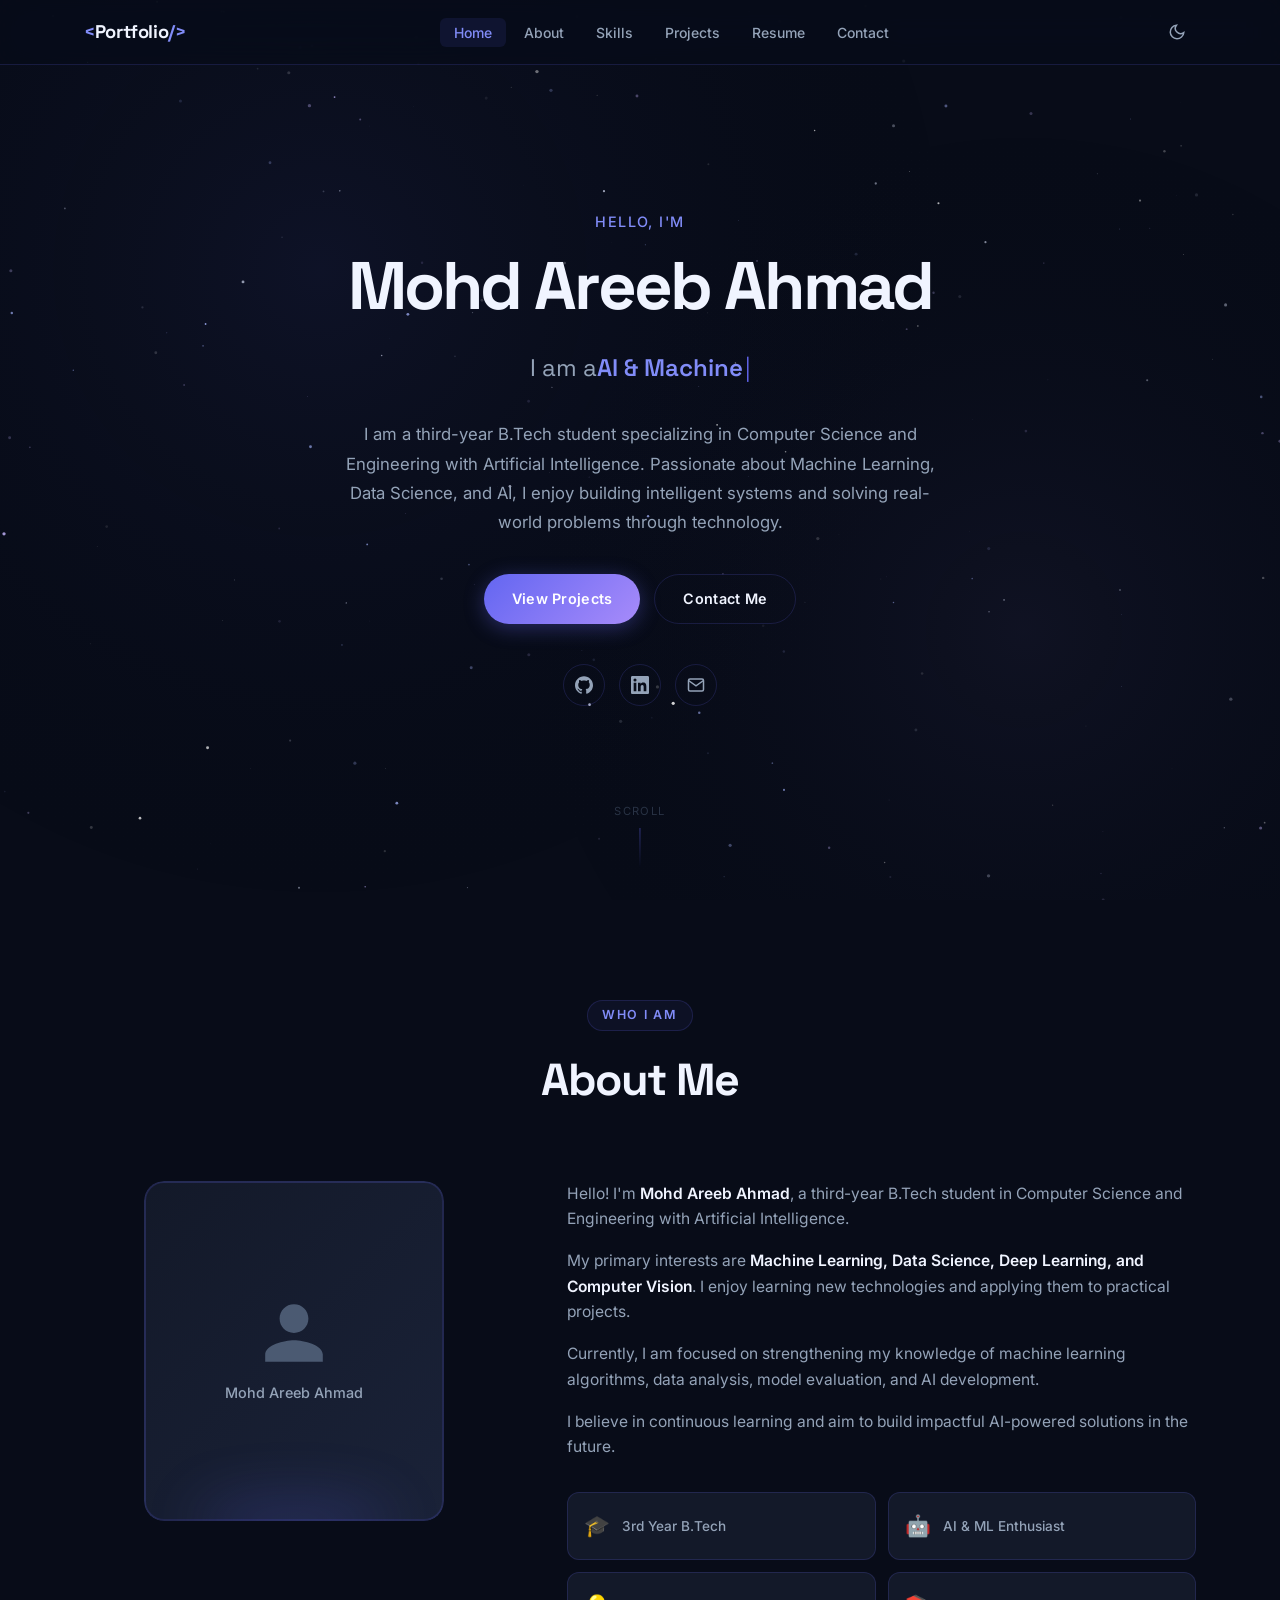
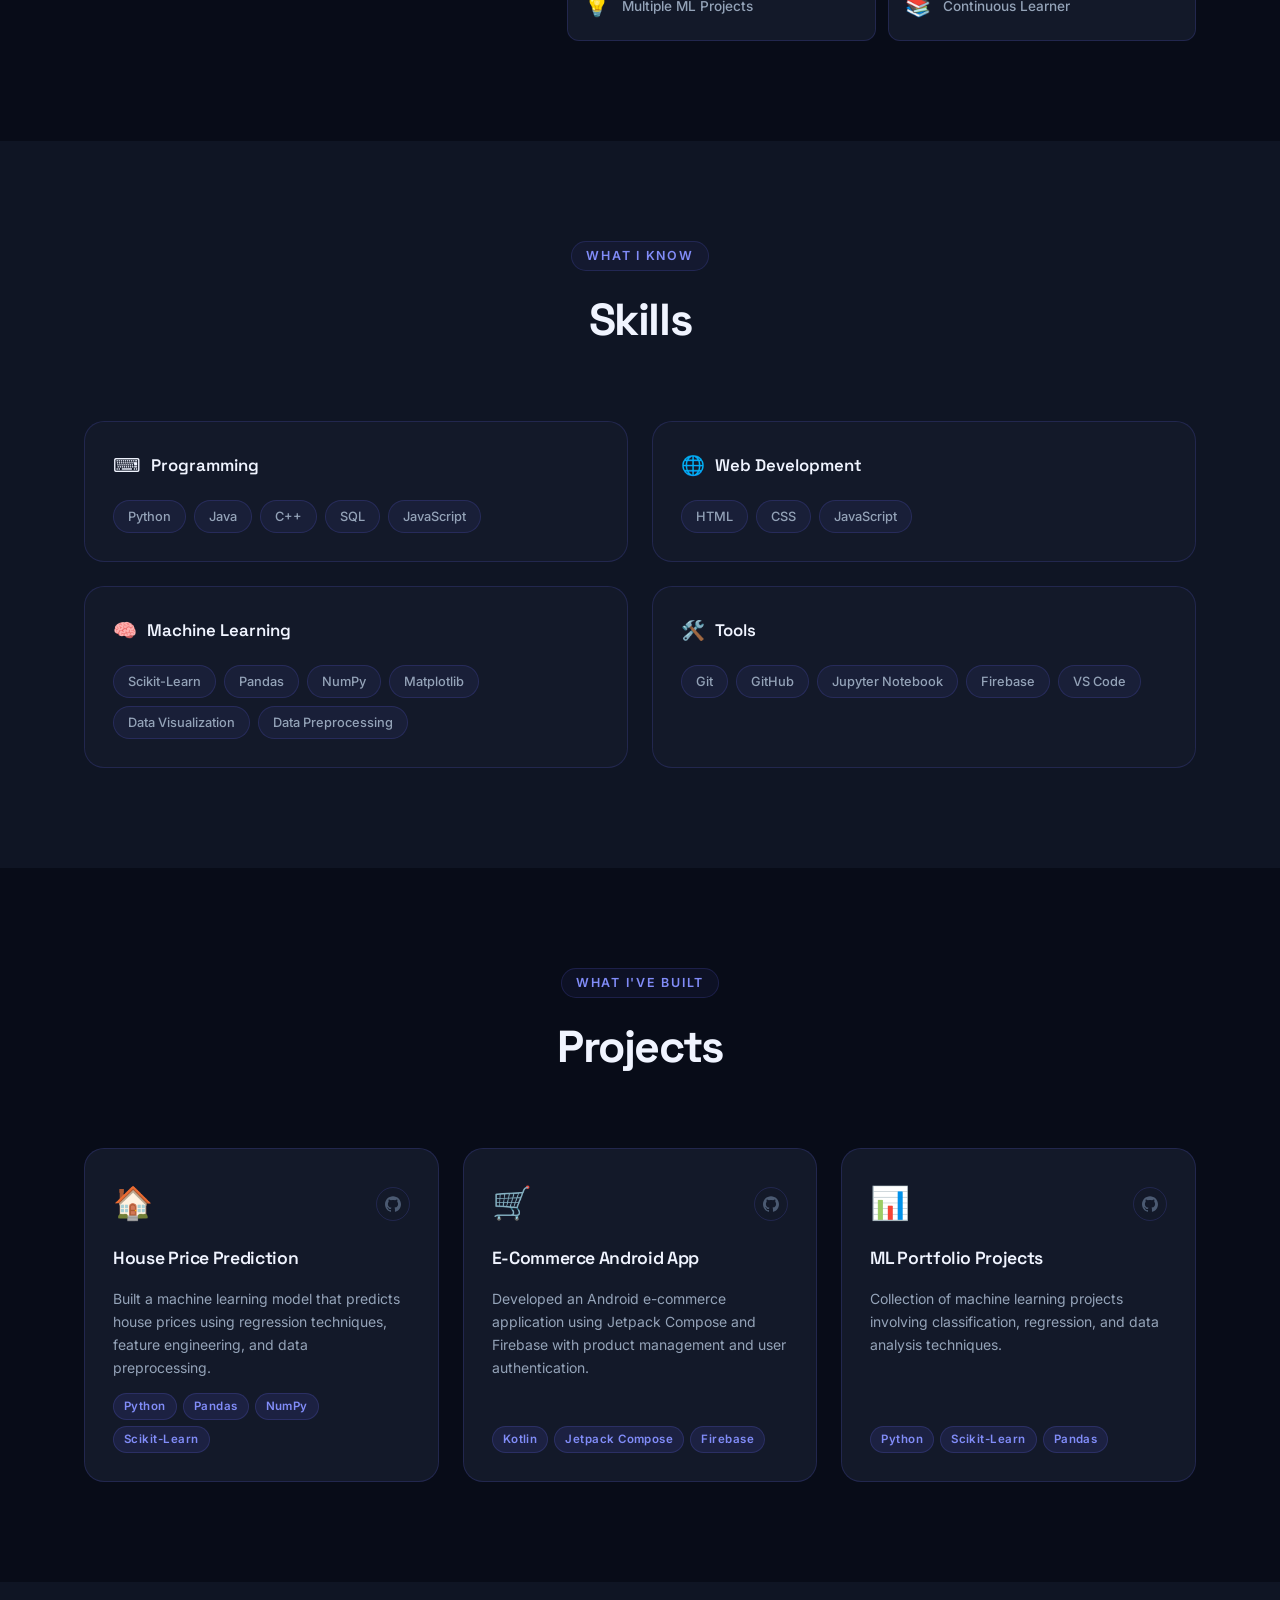
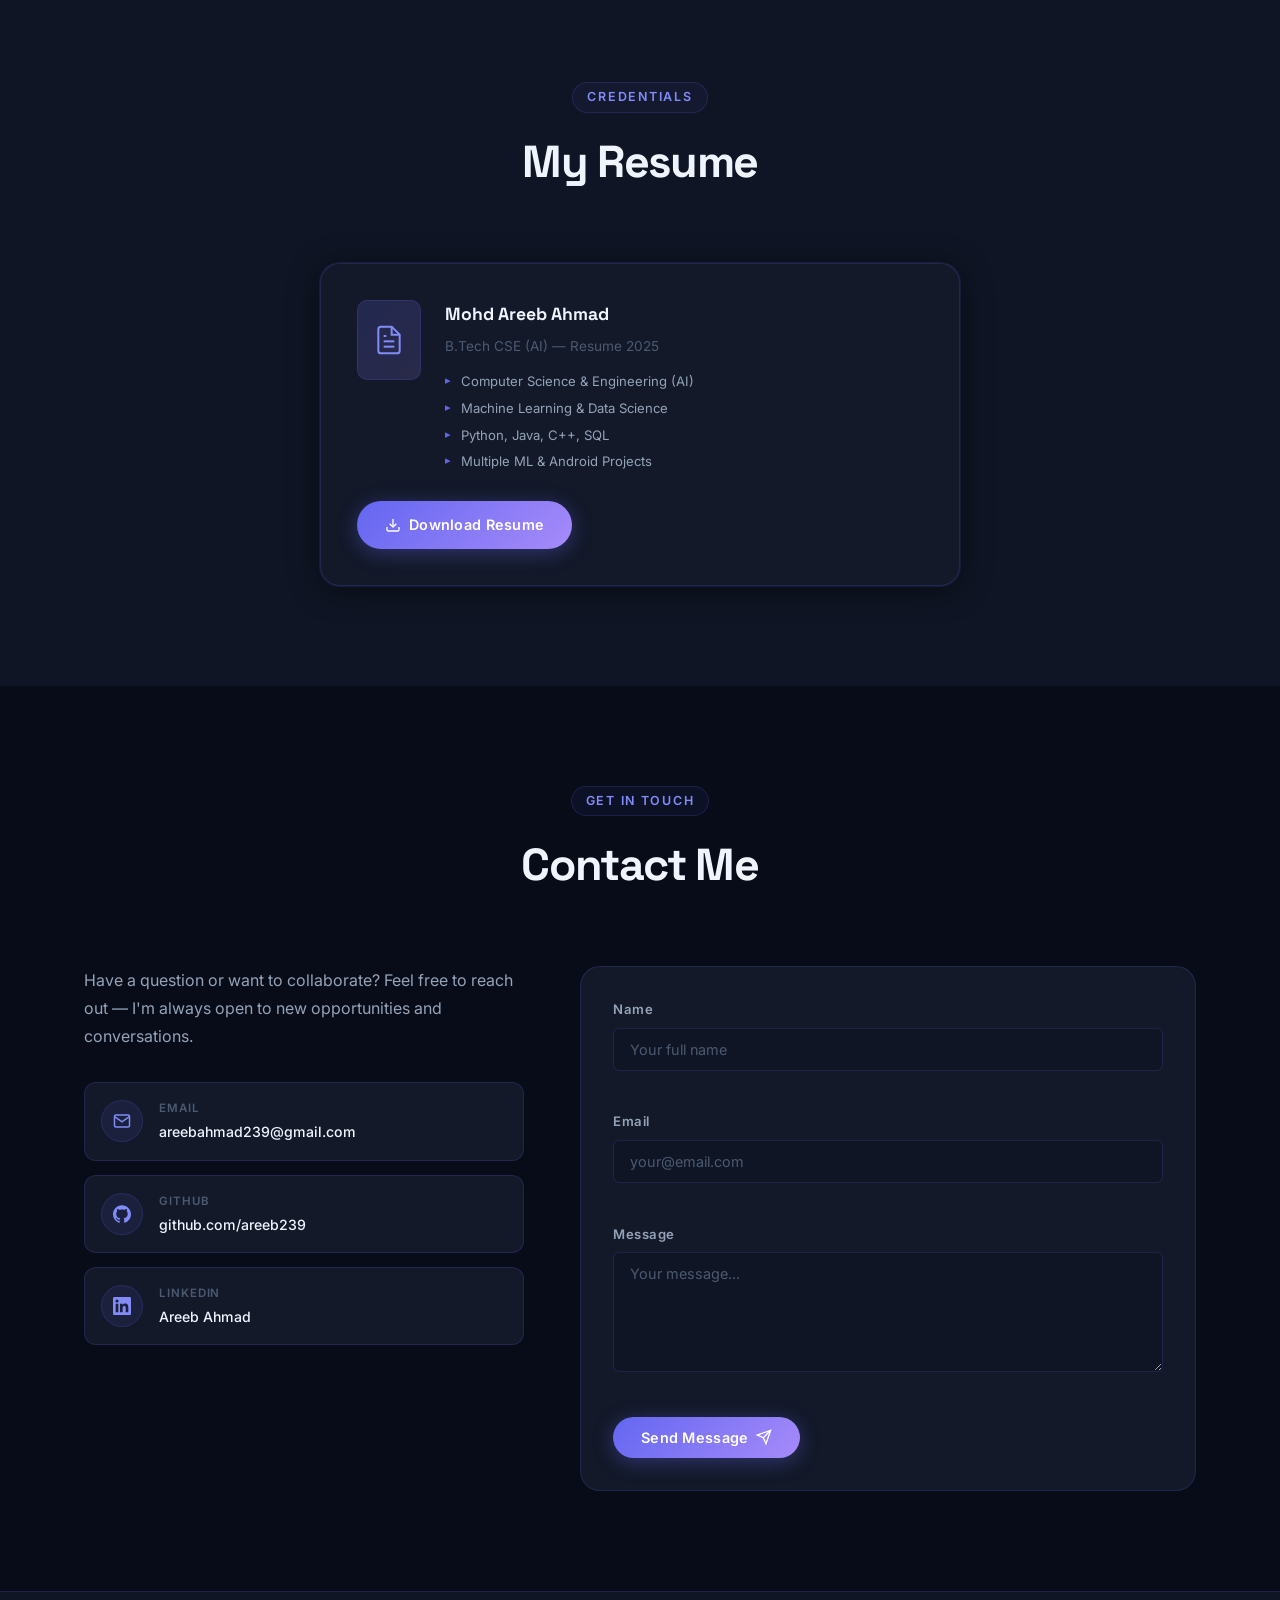
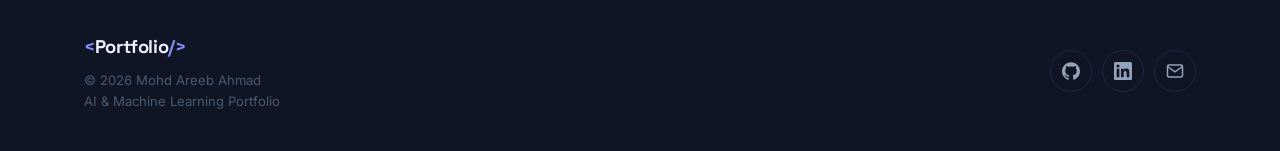
==== portfolio_areeb.html @ 812d5621 "Portfolio Website" ====
<!DOCTYPE html>
<html lang="en" data-theme="dark">
<head>
  <meta charset="UTF-8" />
  <meta name="viewport" content="width=device-width, initial-scale=1.0" />
  <title>Mohd Areeb Ahmad — AI & ML Portfolio</title>
  <meta name="description" content="Portfolio of Mohd Areeb Ahmad, B.Tech CSE (AI) student passionate about Machine Learning, Data Science, and AI.">
  <link rel="preconnect" href="https://fonts.googleapis.com">
  <link rel="preconnect" href="https://fonts.gstatic.com" crossorigin>
  <link href="https://fonts.googleapis.com/css2?family=Space+Grotesk:wght@300;400;500;600;700&family=Inter:wght@300;400;500;600&display=swap" rel="stylesheet">
  <style>
/* ═══════════════════════════════════════════════
   TOKENS & RESET
═══════════════════════════════════════════════ */
:root {
  /* Dark theme (default) */
  --bg-primary:     #080c18;
  --bg-secondary:   #0f1524;
  --bg-card:        #131929;
  --bg-card-hover:  #1a2238;
  --border:         rgba(99, 102, 241, 0.18);
  --border-hover:   rgba(99, 102, 241, 0.45);

  --accent:         #6366f1;
  --accent-light:   #818cf8;
  --accent-glow:    rgba(99, 102, 241, 0.35);
  --accent-2:       #a78bfa;

  --text-primary:   #f0f4ff;
  --text-secondary: #94a3b8;
  --text-muted:     #4b5a72;

  --nav-bg:         rgba(8, 12, 24, 0.85);
  --radius-sm:      6px;
  --radius-md:      12px;
  --radius-lg:      20px;

  --font-display:   'Space Grotesk', system-ui, sans-serif;
  --font-body:      'Inter', system-ui, sans-serif;

  --transition:     0.3s cubic-bezier(0.4, 0, 0.2, 1);
  --shadow-card:    0 4px 32px rgba(0,0,0,0.45), 0 0 0 1px var(--border);
  --shadow-glow:    0 0 40px var(--accent-glow);
}

[data-theme="light"] {
  --bg-primary:     #f5f7ff;
  --bg-secondary:   #eef0fb;
  --bg-card:        #ffffff;
  --bg-card-hover:  #f0f2ff;
  --border:         rgba(99, 102, 241, 0.15);
  --border-hover:   rgba(99, 102, 241, 0.40);

  --text-primary:   #0f172a;
  --text-secondary: #475569;
  --text-muted:     #94a3b8;

  --nav-bg:         rgba(245, 247, 255, 0.88);
  --shadow-card:    0 4px 24px rgba(99,102,241,0.10), 0 0 0 1px var(--border);
  --shadow-glow:    0 0 32px rgba(99,102,241,0.18);
}

*,*::before,*::after { box-sizing: border-box; margin: 0; padding: 0; }
html { scroll-behavior: smooth; font-size: 16px; }
body {
  font-family: var(--font-body);
  background: var(--bg-primary);
  color: var(--text-primary);
  line-height: 1.65;
  transition: background var(--transition), color var(--transition);
  overflow-x: hidden;
}
img { max-width: 100%; display: block; }
a { color: inherit; text-decoration: none; }
button { cursor: pointer; border: none; background: none; font-family: inherit; }
ul { list-style: none; }

/* ═══════════════════════════════════════════════
   LAYOUT UTILITIES
═══════════════════════════════════════════════ */
.container {
  max-width: 1160px;
  margin: 0 auto;
  padding: 0 24px;
}

.section {
  padding: 100px 0;
}
.section-alt {
  background: var(--bg-secondary);
}
.section-header {
  text-align: center;
  margin-bottom: 64px;
}
.section-eyebrow {
  display: inline-block;
  font-family: var(--font-body);
  font-size: 0.78rem;
  font-weight: 600;
  letter-spacing: 0.14em;
  text-transform: uppercase;
  color: var(--accent-light);
  margin-bottom: 12px;
  padding: 4px 14px;
  border: 1px solid var(--border);
  border-radius: 100px;
  background: rgba(99,102,241,0.06);
}
.section-title {
  font-family: var(--font-display);
  font-size: clamp(2rem, 4vw, 2.8rem);
  font-weight: 700;
  color: var(--text-primary);
  letter-spacing: -0.03em;
}

/* ═══════════════════════════════════════════════
   NAVBAR
═══════════════════════════════════════════════ */
.navbar {
  position: fixed;
  top: 0; left: 0; right: 0;
  z-index: 1000;
  background: var(--nav-bg);
  backdrop-filter: blur(18px) saturate(180%);
  -webkit-backdrop-filter: blur(18px) saturate(180%);
  border-bottom: 1px solid var(--border);
  transition: background var(--transition), box-shadow var(--transition);
}
.navbar.scrolled {
  box-shadow: 0 4px 40px rgba(0,0,0,0.3);
}
.nav-container {
  max-width: 1160px;
  margin: 0 auto;
  padding: 0 24px;
  height: 64px;
  display: flex;
  align-items: center;
  justify-content: space-between;
  gap: 24px;
}
.nav-logo {
  font-family: var(--font-display);
  font-size: 1.15rem;
  font-weight: 700;
  color: var(--text-primary);
  letter-spacing: -0.02em;
  flex-shrink: 0;
}
.logo-bracket { color: var(--accent-light); }
.nav-links {
  display: flex;
  align-items: center;
  gap: 4px;
}
.nav-link {
  font-size: 0.875rem;
  font-weight: 500;
  color: var(--text-secondary);
  padding: 6px 14px;
  border-radius: var(--radius-sm);
  transition: color var(--transition), background var(--transition);
}
.nav-link:hover,
.nav-link.active {
  color: var(--accent-light);
  background: rgba(99,102,241,0.1);
}
.nav-actions {
  display: flex;
  align-items: center;
  gap: 10px;
  flex-shrink: 0;
}
.theme-toggle {
  width: 38px; height: 38px;
  display: flex;
  align-items: center;
  justify-content: center;
  border-radius: 50%;
  color: var(--text-secondary);
  transition: color var(--transition), background var(--transition);
  position: relative;
}
.theme-toggle:hover { background: rgba(99,102,241,0.12); color: var(--accent-light); }
.theme-toggle svg {
  width: 18px; height: 18px;
  position: absolute;
  transition: opacity 0.2s, transform 0.3s;
}
.icon-sun { opacity: 0; transform: rotate(90deg) scale(0.8); }
.icon-moon { opacity: 1; transform: rotate(0) scale(1); }
[data-theme="light"] .icon-sun { opacity: 1; transform: rotate(0) scale(1); }
[data-theme="light"] .icon-moon { opacity: 0; transform: rotate(-90deg) scale(0.8); }

.hamburger {
  display: none;
  flex-direction: column;
  justify-content: center;
  gap: 5px;
  width: 38px; height: 38px;
  padding: 8px;
  border-radius: var(--radius-sm);
  transition: background var(--transition);
}
.hamburger:hover { background: rgba(99,102,241,0.1); }
.hamburger span {
  display: block;
  width: 100%; height: 2px;
  background: var(--text-secondary);
  border-radius: 2px;
  transition: transform 0.3s, opacity 0.3s;
}
.hamburger.open span:nth-child(1) { transform: translateY(7px) rotate(45deg); }
.hamburger.open span:nth-child(2) { opacity: 0; }
.hamburger.open span:nth-child(3) { transform: translateY(-7px) rotate(-45deg); }

/* ═══════════════════════════════════════════════
   HERO
═══════════════════════════════════════════════ */
.hero {
  position: relative;
  min-height: 100vh;
  display: flex;
  flex-direction: column;
  align-items: center;
  justify-content: center;
  overflow: hidden;
  padding: 96px 24px 80px;
}
#galaxyCanvas {
  position: absolute;
  inset: 0;
  width: 100%; height: 100%;
  z-index: 0;
}
.hero-content {
  position: relative;
  z-index: 1;
  text-align: center;
  max-width: 800px;
}
.hero-eyebrow {
  font-size: 0.9rem;
  font-weight: 500;
  color: var(--accent-light);
  letter-spacing: 0.1em;
  text-transform: uppercase;
  margin-bottom: 16px;
  opacity: 0;
}
.hero-name {
  font-family: var(--font-display);
  font-size: clamp(2.4rem, 6vw, 4.2rem);
  font-weight: 700;
  letter-spacing: -0.04em;
  line-height: 1.1;
  color: var(--text-primary);
  margin-bottom: 20px;
  opacity: 0;
}
.hero-name span { color: var(--accent-light); }
.hero-typing {
  font-family: var(--font-display);
  font-size: clamp(1.1rem, 2.5vw, 1.5rem);
  color: var(--text-secondary);
  margin-bottom: 28px;
  min-height: 2em;
  display: flex;
  align-items: center;
  justify-content: center;
  gap: 0;
  flex-wrap: wrap;
  opacity: 0;
}
.typing-text {
  color: var(--accent-light);
  font-weight: 600;
}
.typing-cursor {
  color: var(--accent);
  animation: blink 1s step-end infinite;
  font-weight: 300;
  margin-left: 2px;
}
@keyframes blink { 50% { opacity: 0; } }

.hero-desc {
  font-size: clamp(0.9rem, 1.8vw, 1.05rem);
  color: var(--text-secondary);
  max-width: 620px;
  margin: 0 auto 36px;
  line-height: 1.75;
  opacity: 0;
}
.hero-btns {
  display: flex;
  gap: 14px;
  justify-content: center;
  flex-wrap: wrap;
  margin-bottom: 40px;
  opacity: 0;
}
.hero-socials {
  display: flex;
  gap: 14px;
  justify-content: center;
  opacity: 0;
}
.social-icon {
  width: 42px; height: 42px;
  display: flex;
  align-items: center;
  justify-content: center;
  border-radius: 50%;
  border: 1px solid var(--border);
  color: var(--text-secondary);
  transition: color var(--transition), border-color var(--transition), background var(--transition), transform var(--transition), box-shadow var(--transition);
}
.social-icon svg { width: 18px; height: 18px; }
.social-icon:hover {
  color: var(--accent-light);
  border-color: var(--accent);
  background: rgba(99,102,241,0.12);
  transform: translateY(-3px);
  box-shadow: var(--shadow-glow);
}

.hero-scroll-hint {
  position: absolute;
  bottom: 32px;
  left: 50%;
  transform: translateX(-50%);
  display: flex;
  flex-direction: column;
  align-items: center;
  gap: 8px;
  z-index: 1;
  opacity: 0.5;
  animation: fadeInUp 1.5s 1.5s forwards;
}
.hero-scroll-hint span {
  font-size: 0.7rem;
  letter-spacing: 0.12em;
  text-transform: uppercase;
  color: var(--text-muted);
}
.scroll-line {
  width: 1px; height: 40px;
  background: linear-gradient(to bottom, var(--accent), transparent);
  animation: scrollPulse 2s ease-in-out infinite;
}
@keyframes scrollPulse {
  0%,100% { opacity: 0.3; transform: scaleY(1); }
  50% { opacity: 1; transform: scaleY(1.1); }
}
@keyframes fadeInUp {
  to { opacity: 0.5; }
}

/* ═══════════════════════════════════════════════
   BUTTONS
═══════════════════════════════════════════════ */
.btn {
  display: inline-flex;
  align-items: center;
  gap: 8px;
  padding: 12px 28px;
  border-radius: 100px;
  font-family: var(--font-body);
  font-size: 0.9rem;
  font-weight: 600;
  letter-spacing: 0.02em;
  transition: transform var(--transition), box-shadow var(--transition), background var(--transition), color var(--transition), border-color var(--transition);
  white-space: nowrap;
}
.btn:hover { transform: translateY(-2px); }
.btn-primary {
  background: linear-gradient(135deg, var(--accent), var(--accent-2));
  color: #fff;
  box-shadow: 0 4px 20px var(--accent-glow);
}
.btn-primary:hover {
  box-shadow: 0 8px 32px var(--accent-glow);
}
.btn-outline {
  background: transparent;
  color: var(--text-primary);
  border: 1.5px solid var(--border);
}
.btn-outline:hover {
  border-color: var(--accent);
  color: var(--accent-light);
  background: rgba(99,102,241,0.07);
}
.btn svg { width: 16px; height: 16px; }

/* ═══════════════════════════════════════════════
   ABOUT
═══════════════════════════════════════════════ */
.about-grid {
  display: grid;
  grid-template-columns: 1fr 1.5fr;
  gap: 64px;
  align-items: start;
}
.about-image-wrap { display: flex; justify-content: center; }
.about-img-frame {
  position: relative;
  width: 300px;
  height: 340px;
  border-radius: var(--radius-lg);
  overflow: hidden;
}
.about-img {
  width: 100%; height: 100%;
  object-fit: cover;
  border-radius: var(--radius-lg);
  border: 2px solid var(--border);
  transition: transform var(--transition);
}
.about-img-frame:hover .about-img { transform: scale(1.03); }
.about-img-placeholder {
  display: none;
  flex-direction: column;
  align-items: center;
  justify-content: center;
  gap: 12px;
  width: 100%; height: 100%;
  background: linear-gradient(135deg, var(--bg-card), var(--bg-card-hover));
  border: 2px solid var(--border);
  border-radius: var(--radius-lg);
  color: var(--text-secondary);
  font-size: 0.9rem;
  font-weight: 500;
}
.about-img-placeholder svg { width: 72px; height: 72px; color: var(--text-muted); }
.img-glow {
  position: absolute;
  bottom: -20px; left: 50%;
  transform: translateX(-50%);
  width: 200px; height: 40px;
  background: var(--accent);
  filter: blur(30px);
  opacity: 0.25;
  border-radius: 50%;
  pointer-events: none;
}
.about-content p {
  color: var(--text-secondary);
  margin-bottom: 16px;
  font-size: 0.975rem;
}
.about-content p strong { color: var(--text-primary); font-weight: 600; }
.about-stats {
  display: grid;
  grid-template-columns: 1fr 1fr;
  gap: 12px;
  margin-top: 32px;
}
.stat-card {
  background: var(--bg-card);
  border: 1px solid var(--border);
  border-radius: var(--radius-md);
  padding: 16px;
  display: flex;
  align-items: center;
  gap: 12px;
  font-size: 0.85rem;
  font-weight: 500;
  color: var(--text-secondary);
  transition: border-color var(--transition), background var(--transition), transform var(--transition), box-shadow var(--transition);
}
.stat-card:hover {
  border-color: var(--accent);
  background: var(--bg-card-hover);
  transform: translateY(-3px);
  box-shadow: var(--shadow-glow);
}
.stat-icon { font-size: 1.3rem; flex-shrink: 0; }

/* ═══════════════════════════════════════════════
   SKILLS
═══════════════════════════════════════════════ */
.skills-grid {
  display: grid;
  grid-template-columns: repeat(2, 1fr);
  gap: 24px;
}
.skill-category {
  background: var(--bg-card);
  border: 1px solid var(--border);
  border-radius: var(--radius-lg);
  padding: 28px;
  transition: border-color var(--transition), box-shadow var(--transition), transform var(--transition);
}
.skill-category:hover {
  border-color: var(--accent);
  box-shadow: var(--shadow-glow);
  transform: translateY(-4px);
}
.skill-cat-title {
  font-family: var(--font-display);
  font-size: 1.05rem;
  font-weight: 600;
  color: var(--text-primary);
  margin-bottom: 18px;
  display: flex;
  align-items: center;
  gap: 10px;
}
.skill-cat-icon { font-size: 1.2rem; }
.skill-tags {
  display: flex;
  flex-wrap: wrap;
  gap: 8px;
}
.skill-tag {
  display: inline-flex;
  align-items: center;
  padding: 5px 14px;
  background: rgba(99,102,241,0.08);
  border: 1px solid var(--border);
  border-radius: 100px;
  font-size: 0.8rem;
  font-weight: 500;
  color: var(--text-secondary);
  transition: background var(--transition), border-color var(--transition), color var(--transition), transform var(--transition);
}
.skill-tag:hover {
  background: rgba(99,102,241,0.18);
  border-color: var(--accent);
  color: var(--accent-light);
  transform: translateY(-2px);
}

/* ═══════════════════════════════════════════════
   PROJECTS
═══════════════════════════════════════════════ */
.projects-grid {
  display: grid;
  grid-template-columns: repeat(3, 1fr);
  gap: 24px;
}
.project-card {
  background: var(--bg-card);
  border: 1px solid var(--border);
  border-radius: var(--radius-lg);
  padding: 28px;
  display: flex;
  flex-direction: column;
  gap: 14px;
  transition: border-color var(--transition), box-shadow var(--transition), transform var(--transition), background var(--transition);
}
.project-card:hover {
  border-color: var(--accent);
  box-shadow: var(--shadow-glow);
  transform: translateY(-6px);
  background: var(--bg-card-hover);
}
.project-card-header {
  display: flex;
  align-items: center;
  justify-content: space-between;
}
.project-icon { font-size: 2rem; }
.project-links { display: flex; gap: 10px; }
.project-link {
  width: 34px; height: 34px;
  display: flex;
  align-items: center;
  justify-content: center;
  border-radius: 50%;
  border: 1px solid var(--border);
  color: var(--text-muted);
  transition: color var(--transition), border-color var(--transition), background var(--transition);
}
.project-link svg { width: 16px; height: 16px; }
.project-link:hover {
  color: var(--accent-light);
  border-color: var(--accent);
  background: rgba(99,102,241,0.1);
}
.project-title {
  font-family: var(--font-display);
  font-size: 1.1rem;
  font-weight: 600;
  color: var(--text-primary);
  letter-spacing: -0.02em;
}
.project-desc {
  font-size: 0.875rem;
  color: var(--text-secondary);
  line-height: 1.65;
  flex: 1;
}
.project-tech {
  display: flex;
  flex-wrap: wrap;
  gap: 6px;
}
.tech-tag {
  font-size: 0.72rem;
  font-weight: 600;
  letter-spacing: 0.04em;
  padding: 3px 10px;
  border-radius: 100px;
  background: rgba(99,102,241,0.12);
  color: var(--accent-light);
  border: 1px solid rgba(99,102,241,0.2);
}

/* ═══════════════════════════════════════════════
   RESUME
═══════════════════════════════════════════════ */
.resume-wrap {
  display: flex;
  justify-content: center;
}
.resume-card {
  background: var(--bg-card);
  border: 1px solid var(--border);
  border-radius: var(--radius-lg);
  padding: 36px;
  max-width: 640px;
  width: 100%;
  display: flex;
  flex-direction: column;
  gap: 28px;
  box-shadow: var(--shadow-card);
  transition: border-color var(--transition), box-shadow var(--transition);
}
.resume-card:hover {
  border-color: var(--accent);
  box-shadow: var(--shadow-card), var(--shadow-glow);
}
.resume-preview {
  display: flex;
  gap: 24px;
  align-items: flex-start;
}
.resume-doc-icon {
  flex-shrink: 0;
  width: 64px; height: 80px;
  background: linear-gradient(135deg, rgba(99,102,241,0.2), rgba(167,139,250,0.15));
  border: 1px solid var(--border);
  border-radius: 10px;
  display: flex;
  align-items: center;
  justify-content: center;
  color: var(--accent-light);
}
.resume-doc-icon svg { width: 32px; height: 32px; }
.resume-info h3 {
  font-family: var(--font-display);
  font-size: 1.1rem;
  font-weight: 700;
  color: var(--text-primary);
  margin-bottom: 6px;
}
.resume-info p {
  font-size: 0.85rem;
  color: var(--text-muted);
  margin-bottom: 14px;
}
.resume-highlights {
  list-style: none;
  display: flex;
  flex-direction: column;
  gap: 5px;
}
.resume-highlights li {
  font-size: 0.82rem;
  color: var(--text-secondary);
  padding-left: 16px;
  position: relative;
}
.resume-highlights li::before {
  content: '▸';
  position: absolute;
  left: 0;
  color: var(--accent);
  font-size: 0.7rem;
}
.resume-download-btn {
  align-self: flex-start;
}

/* ═══════════════════════════════════════════════
   CONTACT
═══════════════════════════════════════════════ */
.contact-grid {
  display: grid;
  grid-template-columns: 1fr 1.4fr;
  gap: 56px;
  align-items: start;
}
.contact-intro {
  font-size: 1rem;
  color: var(--text-secondary);
  line-height: 1.75;
  margin-bottom: 32px;
}
.contact-items { display: flex; flex-direction: column; gap: 14px; }
.contact-item {
  display: flex;
  align-items: center;
  gap: 16px;
  padding: 16px;
  background: var(--bg-card);
  border: 1px solid var(--border);
  border-radius: var(--radius-md);
  transition: border-color var(--transition), background var(--transition), transform var(--transition), box-shadow var(--transition);
}
.contact-item:hover {
  border-color: var(--accent);
  background: var(--bg-card-hover);
  transform: translateX(4px);
  box-shadow: var(--shadow-glow);
}
.contact-item-icon {
  width: 42px; height: 42px;
  border-radius: 50%;
  background: rgba(99,102,241,0.1);
  border: 1px solid var(--border);
  display: flex;
  align-items: center;
  justify-content: center;
  flex-shrink: 0;
  color: var(--accent-light);
}
.contact-item-icon svg { width: 18px; height: 18px; }
.contact-item-label {
  display: block;
  font-size: 0.72rem;
  font-weight: 600;
  letter-spacing: 0.08em;
  text-transform: uppercase;
  color: var(--text-muted);
  margin-bottom: 2px;
}
.contact-item-value {
  display: block;
  font-size: 0.88rem;
  font-weight: 500;
  color: var(--text-primary);
}

/* FORM */
.contact-form-wrap {
  background: var(--bg-card);
  border: 1px solid var(--border);
  border-radius: var(--radius-lg);
  padding: 32px;
}
.contact-form { display: flex; flex-direction: column; gap: 20px; }
.form-group { display: flex; flex-direction: column; gap: 7px; }
.form-label {
  font-size: 0.82rem;
  font-weight: 600;
  color: var(--text-secondary);
  letter-spacing: 0.04em;
}
.form-input {
  background: var(--bg-secondary);
  border: 1.5px solid var(--border);
  border-radius: var(--radius-sm);
  padding: 12px 16px;
  font-family: var(--font-body);
  font-size: 0.9rem;
  color: var(--text-primary);
  transition: border-color var(--transition), box-shadow var(--transition), background var(--transition);
  outline: none;
  width: 100%;
}
.form-input::placeholder { color: var(--text-muted); }
.form-input:focus {
  border-color: var(--accent);
  box-shadow: 0 0 0 3px var(--accent-glow);
  background: var(--bg-primary);
}
.form-input.error { border-color: #f87171; box-shadow: 0 0 0 3px rgba(248,113,113,0.2); }
.form-textarea { resize: vertical; min-height: 120px; }
.form-error {
  font-size: 0.77rem;
  color: #f87171;
  min-height: 1.1em;
  display: block;
}
.form-submit { align-self: flex-start; margin-top: 4px; }
.form-success {
  font-size: 0.88rem;
  color: #4ade80;
  display: none;
  padding: 10px 14px;
  background: rgba(74,222,128,0.08);
  border: 1px solid rgba(74,222,128,0.2);
  border-radius: var(--radius-sm);
}
.form-success.show { display: block; }

/* ═══════════════════════════════════════════════
   FOOTER
═══════════════════════════════════════════════ */
.footer {
  background: var(--bg-secondary);
  border-top: 1px solid var(--border);
  padding: 40px 0;
}
.footer-inner {
  display: flex;
  align-items: center;
  justify-content: space-between;
  gap: 24px;
  flex-wrap: wrap;
}
.footer-brand p {
  font-size: 0.82rem;
  color: var(--text-muted);
  margin-top: 8px;
  line-height: 1.55;
}
.footer-socials { display: flex; gap: 10px; }

/* ═══════════════════════════════════════════════
   BACK TO TOP
═══════════════════════════════════════════════ */
.back-to-top {
  position: fixed;
  bottom: 28px;
  right: 28px;
  z-index: 999;
  width: 44px; height: 44px;
  border-radius: 50%;
  background: linear-gradient(135deg, var(--accent), var(--accent-2));
  color: #fff;
  display: flex;
  align-items: center;
  justify-content: center;
  box-shadow: 0 4px 20px var(--accent-glow);
  opacity: 0;
  transform: translateY(20px);
  pointer-events: none;
  transition: opacity var(--transition), transform var(--transition), box-shadow var(--transition);
}
.back-to-top.visible {
  opacity: 1;
  transform: translateY(0);
  pointer-events: auto;
}
.back-to-top:hover { box-shadow: 0 8px 28px var(--accent-glow); transform: translateY(-3px); }
.back-to-top svg { width: 20px; height: 20px; }

/* ═══════════════════════════════════════════════
   SCROLL REVEAL
═══════════════════════════════════════════════ */
.reveal {
  opacity: 0;
  transform: translateY(28px);
  transition: opacity 0.7s cubic-bezier(0.4,0,0.2,1), transform 0.7s cubic-bezier(0.4,0,0.2,1);
}
.reveal.visible {
  opacity: 1;
  transform: translateY(0);
}

/* Stagger for child reveals */
.skills-grid .reveal:nth-child(1) { transition-delay: 0.05s; }
.skills-grid .reveal:nth-child(2) { transition-delay: 0.12s; }
.skills-grid .reveal:nth-child(3) { transition-delay: 0.19s; }
.skills-grid .reveal:nth-child(4) { transition-delay: 0.26s; }
.projects-grid .reveal:nth-child(1) { transition-delay: 0.05s; }
.projects-grid .reveal:nth-child(2) { transition-delay: 0.15s; }
.projects-grid .reveal:nth-child(3) { transition-delay: 0.25s; }
.about-stats .reveal:nth-child(1) { transition-delay: 0.05s; }
.about-stats .reveal:nth-child(2) { transition-delay: 0.1s; }
.about-stats .reveal:nth-child(3) { transition-delay: 0.15s; }
.about-stats .reveal:nth-child(4) { transition-delay: 0.2s; }

/* Hero reveal order */
.hero-eyebrow.reveal  { transition-delay: 0.1s; }
.hero-name.reveal     { transition-delay: 0.25s; }
.hero-typing.reveal   { transition-delay: 0.4s; }
.hero-desc.reveal     { transition-delay: 0.55s; }
.hero-btns.reveal     { transition-delay: 0.7s; }
.hero-socials.reveal  { transition-delay: 0.85s; }

/* ═══════════════════════════════════════════════
   RESPONSIVE
═══════════════════════════════════════════════ */
@media (max-width: 900px) {
  .skills-grid   { grid-template-columns: 1fr; }
  .projects-grid { grid-template-columns: repeat(2, 1fr); }
  .about-grid    { grid-template-columns: 1fr; gap: 40px; }
  .about-image-wrap { justify-content: center; }
  .contact-grid  { grid-template-columns: 1fr; gap: 36px; }
}

@media (max-width: 768px) {
  .hamburger { display: flex; }
  .nav-links {
    position: fixed;
    top: 64px; left: 0; right: 0;
    background: var(--nav-bg);
    backdrop-filter: blur(18px);
    -webkit-backdrop-filter: blur(18px);
    border-bottom: 1px solid var(--border);
    flex-direction: column;
    align-items: stretch;
    padding: 16px 24px;
    gap: 4px;
    transform: translateY(-120%);
    opacity: 0;
    transition: transform 0.35s cubic-bezier(0.4,0,0.2,1), opacity 0.35s;
    pointer-events: none;
  }
  .nav-links.open {
    transform: translateY(0);
    opacity: 1;
    pointer-events: auto;
  }
  .nav-link { padding: 12px 16px; font-size: 1rem; }
  .projects-grid { grid-template-columns: 1fr; }
  .section { padding: 72px 0; }
  .about-stats { grid-template-columns: 1fr 1fr; }
}

@media (max-width: 500px) {
  .about-stats { grid-template-columns: 1fr; }
  .hero-btns { flex-direction: column; align-items: center; }
  .about-img-frame { width: 260px; height: 295px; }
  .footer-inner { flex-direction: column; text-align: center; align-items: center; }
  .contact-form-wrap { padding: 24px 18px; }
}

/* ═══════════════════════════════════════════════
   REDUCED MOTION
═══════════════════════════════════════════════ */
@media (prefers-reduced-motion: reduce) {
  *, *::before, *::after { animation-duration: 0.01ms !important; transition-duration: 0.01ms !important; }
  .reveal { opacity: 1; transform: none; }
}

</style>
</head>
<body>

  <!-- ═══════════ NAVBAR ═══════════ -->
  <nav class="navbar" id="navbar">
    <div class="nav-container">
      <a href="#home" class="nav-logo">
        <span class="logo-bracket">&lt;</span>Portfolio<span class="logo-bracket">/&gt;</span>
      </a>

      <ul class="nav-links" id="navLinks">
        <li><a href="#home" class="nav-link active">Home</a></li>
        <li><a href="#about" class="nav-link">About</a></li>
        <li><a href="#skills" class="nav-link">Skills</a></li>
        <li><a href="#projects" class="nav-link">Projects</a></li>
        <li><a href="#resume" class="nav-link">Resume</a></li>
        <li><a href="#contact" class="nav-link">Contact</a></li>
      </ul>

      <div class="nav-actions">
        <button class="theme-toggle" id="themeToggle" aria-label="Toggle theme">
          <svg class="icon-sun" xmlns="http://www.w3.org/2000/svg" viewBox="0 0 24 24" fill="none" stroke="currentColor" stroke-width="2"><circle cx="12" cy="12" r="5"/><line x1="12" y1="1" x2="12" y2="3"/><line x1="12" y1="21" x2="12" y2="23"/><line x1="4.22" y1="4.22" x2="5.64" y2="5.64"/><line x1="18.36" y1="18.36" x2="19.78" y2="19.78"/><line x1="1" y1="12" x2="3" y2="12"/><line x1="21" y1="12" x2="23" y2="12"/><line x1="4.22" y1="19.78" x2="5.64" y2="18.36"/><line x1="18.36" y1="5.64" x2="19.78" y2="4.22"/></svg>
          <svg class="icon-moon" xmlns="http://www.w3.org/2000/svg" viewBox="0 0 24 24" fill="none" stroke="currentColor" stroke-width="2"><path d="M21 12.79A9 9 0 1 1 11.21 3 7 7 0 0 0 21 12.79z"/></svg>
        </button>
        <button class="hamburger" id="hamburger" aria-label="Open menu">
          <span></span><span></span><span></span>
        </button>
      </div>
    </div>
  </nav>

  <!-- ═══════════ HERO ═══════════ -->
  <section class="hero" id="home">
    <canvas id="galaxyCanvas"></canvas>
    <div class="hero-content">
      <p class="hero-eyebrow reveal">Hello, I'm</p>
      <h1 class="hero-name reveal">Mohd Areeb Ahmad</h1>
      <div class="hero-typing reveal">
        <span class="typing-prefix">I am a </span>
        <span class="typing-text" id="typingText"></span>
        <span class="typing-cursor">|</span>
      </div>
      <p class="hero-desc reveal">
        I am a third-year B.Tech student specializing in Computer Science and Engineering with Artificial Intelligence. Passionate about Machine Learning, Data Science, and AI, I enjoy building intelligent systems and solving real-world problems through technology.
      </p>
      <div class="hero-btns reveal">
        <a href="#projects" class="btn btn-primary">View Projects</a>
        <a href="#contact" class="btn btn-outline">Contact Me</a>
      </div>
      <div class="hero-socials reveal">
        <a href="https://github.com/areeb239" target="_blank" rel="noopener" aria-label="GitHub" class="social-icon">
          <svg xmlns="http://www.w3.org/2000/svg" viewBox="0 0 24 24" fill="currentColor"><path d="M12 .297c-6.63 0-12 5.373-12 12 0 5.303 3.438 9.8 8.205 11.385.6.113.82-.258.82-.577 0-.285-.01-1.04-.015-2.04-3.338.724-4.042-1.61-4.042-1.61C4.422 18.07 3.633 17.7 3.633 17.7c-1.087-.744.084-.729.084-.729 1.205.084 1.838 1.236 1.838 1.236 1.07 1.835 2.809 1.305 3.495.998.108-.776.417-1.305.76-1.605-2.665-.3-5.466-1.332-5.466-5.93 0-1.31.465-2.38 1.235-3.22-.135-.303-.54-1.523.105-3.176 0 0 1.005-.322 3.3 1.23.96-.267 1.98-.399 3-.405 1.02.006 2.04.138 3 .405 2.28-1.552 3.285-1.23 3.285-1.23.645 1.653.24 2.873.12 3.176.765.84 1.23 1.91 1.23 3.22 0 4.61-2.805 5.625-5.475 5.92.42.36.81 1.096.81 2.22 0 1.606-.015 2.896-.015 3.286 0 .315.21.69.825.57C20.565 22.092 24 17.592 24 12.297c0-6.627-5.373-12-12-12"/></svg>
        </a>
        <a href="https://www.linkedin.com/in/areeb-ahmad-15078835b/" target="_blank" rel="noopener" aria-label="LinkedIn" class="social-icon">
          <svg xmlns="http://www.w3.org/2000/svg" viewBox="0 0 24 24" fill="currentColor"><path d="M20.447 20.452h-3.554v-5.569c0-1.328-.027-3.037-1.852-3.037-1.853 0-2.136 1.445-2.136 2.939v5.667H9.351V9h3.414v1.561h.046c.477-.9 1.637-1.85 3.37-1.85 3.601 0 4.267 2.37 4.267 5.455v6.286zM5.337 7.433a2.062 2.062 0 0 1-2.063-2.065 2.064 2.064 0 1 1 2.063 2.065zm1.782 13.019H3.555V9h3.564v11.452zM22.225 0H1.771C.792 0 0 .774 0 1.729v20.542C0 23.227.792 24 1.771 24h20.451C23.2 24 24 23.227 24 22.271V1.729C24 .774 23.2 0 22.222 0h.003z"/></svg>
        </a>
        <a href="mailto:areebahmad239@gmail.com" aria-label="Email" class="social-icon">
          <svg xmlns="http://www.w3.org/2000/svg" viewBox="0 0 24 24" fill="none" stroke="currentColor" stroke-width="2"><path d="M4 4h16c1.1 0 2 .9 2 2v12c0 1.1-.9 2-2 2H4c-1.1 0-2-.9-2-2V6c0-1.1.9-2 2-2z"/><polyline points="22,6 12,13 2,6"/></svg>
        </a>
      </div>
    </div>
    <div class="hero-scroll-hint">
      <span>Scroll</span>
      <div class="scroll-line"></div>
    </div>
  </section>

  <!-- ═══════════ ABOUT ═══════════ -->
  <section class="section" id="about">
    <div class="container">
      <div class="section-header reveal">
        <span class="section-eyebrow">Who I Am</span>
        <h2 class="section-title">About Me</h2>
      </div>
      <div class="about-grid">
        <div class="about-image-wrap reveal">
          <div class="about-img-frame">
            <img src="images/profile.jpg" alt="Mohd Areeb Ahmad" class="about-img" onerror="this.style.display='none'; this.nextElementSibling.style.display='flex';">
            <div class="about-img-placeholder">
              <svg xmlns="http://www.w3.org/2000/svg" viewBox="0 0 24 24" fill="currentColor"><path d="M12 12c2.7 0 4.8-2.1 4.8-4.8S14.7 2.4 12 2.4 7.2 4.5 7.2 7.2 9.3 12 12 12zm0 2.4c-3.2 0-9.6 1.6-9.6 4.8v2.4h19.2v-2.4c0-3.2-6.4-4.8-9.6-4.8z"/></svg>
              <span>Mohd Areeb Ahmad</span>
            </div>
            <div class="img-glow"></div>
          </div>
        </div>
        <div class="about-content reveal">
          <p>Hello! I'm <strong>Mohd Areeb Ahmad</strong>, a third-year B.Tech student in Computer Science and Engineering with Artificial Intelligence.</p>
          <p>My primary interests are <strong>Machine Learning, Data Science, Deep Learning, and Computer Vision</strong>. I enjoy learning new technologies and applying them to practical projects.</p>
          <p>Currently, I am focused on strengthening my knowledge of machine learning algorithms, data analysis, model evaluation, and AI development.</p>
          <p>I believe in continuous learning and aim to build impactful AI-powered solutions in the future.</p>
          <div class="about-stats">
            <div class="stat-card reveal">
              <span class="stat-icon">🎓</span>
              <span class="stat-label">3rd Year B.Tech</span>
            </div>
            <div class="stat-card reveal">
              <span class="stat-icon">🤖</span>
              <span class="stat-label">AI & ML Enthusiast</span>
            </div>
            <div class="stat-card reveal">
              <span class="stat-icon">💡</span>
              <span class="stat-label">Multiple ML Projects</span>
            </div>
            <div class="stat-card reveal">
              <span class="stat-icon">📚</span>
              <span class="stat-label">Continuous Learner</span>
            </div>
          </div>
        </div>
      </div>
    </div>
  </section>

  <!-- ═══════════ SKILLS ═══════════ -->
  <section class="section section-alt" id="skills">
    <div class="container">
      <div class="section-header reveal">
        <span class="section-eyebrow">What I Know</span>
        <h2 class="section-title">Skills</h2>
      </div>
      <div class="skills-grid">

        <div class="skill-category reveal">
          <h3 class="skill-cat-title">
            <span class="skill-cat-icon">⌨️</span> Programming
          </h3>
          <div class="skill-tags">
            <span class="skill-tag">Python</span>
            <span class="skill-tag">Java</span>
            <span class="skill-tag">C++</span>
            <span class="skill-tag">SQL</span>
            <span class="skill-tag">JavaScript</span>
          </div>
        </div>

        <div class="skill-category reveal">
          <h3 class="skill-cat-title">
            <span class="skill-cat-icon">🌐</span> Web Development
          </h3>
          <div class="skill-tags">
            <span class="skill-tag">HTML</span>
            <span class="skill-tag">CSS</span>
            <span class="skill-tag">JavaScript</span>
          </div>
        </div>

        <div class="skill-category reveal">
          <h3 class="skill-cat-title">
            <span class="skill-cat-icon">🧠</span> Machine Learning
          </h3>
          <div class="skill-tags">
            <span class="skill-tag">Scikit-Learn</span>
            <span class="skill-tag">Pandas</span>
            <span class="skill-tag">NumPy</span>
            <span class="skill-tag">Matplotlib</span>
            <span class="skill-tag">Data Visualization</span>
            <span class="skill-tag">Data Preprocessing</span>
          </div>
        </div>

        <div class="skill-category reveal">
          <h3 class="skill-cat-title">
            <span class="skill-cat-icon">🛠️</span> Tools
          </h3>
          <div class="skill-tags">
            <span class="skill-tag">Git</span>
            <span class="skill-tag">GitHub</span>
            <span class="skill-tag">Jupyter Notebook</span>
            <span class="skill-tag">Firebase</span>
            <span class="skill-tag">VS Code</span>
          </div>
        </div>

      </div>
    </div>
  </section>

  <!-- ═══════════ PROJECTS ═══════════ -->
  <section class="section" id="projects">
    <div class="container">
      <div class="section-header reveal">
        <span class="section-eyebrow">What I've Built</span>
        <h2 class="section-title">Projects</h2>
      </div>
      <div class="projects-grid">

        <article class="project-card reveal">
          <div class="project-card-header">
            <div class="project-icon">🏠</div>
            <div class="project-links">
              <a href="https://github.com/areeb239" target="_blank" rel="noopener" class="project-link" aria-label="GitHub">
                <svg xmlns="http://www.w3.org/2000/svg" viewBox="0 0 24 24" fill="currentColor"><path d="M12 .297c-6.63 0-12 5.373-12 12 0 5.303 3.438 9.8 8.205 11.385.6.113.82-.258.82-.577 0-.285-.01-1.04-.015-2.04-3.338.724-4.042-1.61-4.042-1.61C4.422 18.07 3.633 17.7 3.633 17.7c-1.087-.744.084-.729.084-.729 1.205.084 1.838 1.236 1.838 1.236 1.07 1.835 2.809 1.305 3.495.998.108-.776.417-1.305.76-1.605-2.665-.3-5.466-1.332-5.466-5.93 0-1.31.465-2.38 1.235-3.22-.135-.303-.54-1.523.105-3.176 0 0 1.005-.322 3.3 1.23.96-.267 1.98-.399 3-.405 1.02.006 2.04.138 3 .405 2.28-1.552 3.285-1.23 3.285-1.23.645 1.653.24 2.873.12 3.176.765.84 1.23 1.91 1.23 3.22 0 4.61-2.805 5.625-5.475 5.92.42.36.81 1.096.81 2.22 0 1.606-.015 2.896-.015 3.286 0 .315.21.69.825.57C20.565 22.092 24 17.592 24 12.297c0-6.627-5.373-12-12-12"/></svg>
              </a>
            </div>
          </div>
          <h3 class="project-title">House Price Prediction</h3>
          <p class="project-desc">Built a machine learning model that predicts house prices using regression techniques, feature engineering, and data preprocessing.</p>
          <div class="project-tech">
            <span class="tech-tag">Python</span>
            <span class="tech-tag">Pandas</span>
            <span class="tech-tag">NumPy</span>
            <span class="tech-tag">Scikit-Learn</span>
          </div>
        </article>

        <article class="project-card reveal">
          <div class="project-card-header">
            <div class="project-icon">🛒</div>
            <div class="project-links">
              <a href="https://github.com/areeb239" target="_blank" rel="noopener" class="project-link" aria-label="GitHub">
                <svg xmlns="http://www.w3.org/2000/svg" viewBox="0 0 24 24" fill="currentColor"><path d="M12 .297c-6.63 0-12 5.373-12 12 0 5.303 3.438 9.8 8.205 11.385.6.113.82-.258.82-.577 0-.285-.01-1.04-.015-2.04-3.338.724-4.042-1.61-4.042-1.61C4.422 18.07 3.633 17.7 3.633 17.7c-1.087-.744.084-.729.084-.729 1.205.084 1.838 1.236 1.838 1.236 1.07 1.835 2.809 1.305 3.495.998.108-.776.417-1.305.76-1.605-2.665-.3-5.466-1.332-5.466-5.93 0-1.31.465-2.38 1.235-3.22-.135-.303-.54-1.523.105-3.176 0 0 1.005-.322 3.3 1.23.96-.267 1.98-.399 3-.405 1.02.006 2.04.138 3 .405 2.28-1.552 3.285-1.23 3.285-1.23.645 1.653.24 2.873.12 3.176.765.84 1.23 1.91 1.23 3.22 0 4.61-2.805 5.625-5.475 5.92.42.36.81 1.096.81 2.22 0 1.606-.015 2.896-.015 3.286 0 .315.21.69.825.57C20.565 22.092 24 17.592 24 12.297c0-6.627-5.373-12-12-12"/></svg>
              </a>
            </div>
          </div>
          <h3 class="project-title">E-Commerce Android App</h3>
          <p class="project-desc">Developed an Android e-commerce application using Jetpack Compose and Firebase with product management and user authentication.</p>
          <div class="project-tech">
            <span class="tech-tag">Kotlin</span>
            <span class="tech-tag">Jetpack Compose</span>
            <span class="tech-tag">Firebase</span>
          </div>
        </article>

        <article class="project-card reveal">
          <div class="project-card-header">
            <div class="project-icon">📊</div>
            <div class="project-links">
              <a href="https://github.com/areeb239" target="_blank" rel="noopener" class="project-link" aria-label="GitHub">
                <svg xmlns="http://www.w3.org/2000/svg" viewBox="0 0 24 24" fill="currentColor"><path d="M12 .297c-6.63 0-12 5.373-12 12 0 5.303 3.438 9.8 8.205 11.385.6.113.82-.258.82-.577 0-.285-.01-1.04-.015-2.04-3.338.724-4.042-1.61-4.042-1.61C4.422 18.07 3.633 17.7 3.633 17.7c-1.087-.744.084-.729.084-.729 1.205.084 1.838 1.236 1.838 1.236 1.07 1.835 2.809 1.305 3.495.998.108-.776.417-1.305.76-1.605-2.665-.3-5.466-1.332-5.466-5.93 0-1.31.465-2.38 1.235-3.22-.135-.303-.54-1.523.105-3.176 0 0 1.005-.322 3.3 1.23.96-.267 1.98-.399 3-.405 1.02.006 2.04.138 3 .405 2.28-1.552 3.285-1.23 3.285-1.23.645 1.653.24 2.873.12 3.176.765.84 1.23 1.91 1.23 3.22 0 4.61-2.805 5.625-5.475 5.92.42.36.81 1.096.81 2.22 0 1.606-.015 2.896-.015 3.286 0 .315.21.69.825.57C20.565 22.092 24 17.592 24 12.297c0-6.627-5.373-12-12-12"/></svg>
              </a>
            </div>
          </div>
          <h3 class="project-title">ML Portfolio Projects</h3>
          <p class="project-desc">Collection of machine learning projects involving classification, regression, and data analysis techniques.</p>
          <div class="project-tech">
            <span class="tech-tag">Python</span>
            <span class="tech-tag">Scikit-Learn</span>
            <span class="tech-tag">Pandas</span>
          </div>
        </article>

      </div>
    </div>
  </section>

  <!-- ═══════════ RESUME ═══════════ -->
  <section class="section section-alt" id="resume">
    <div class="container">
      <div class="section-header reveal">
        <span class="section-eyebrow">Credentials</span>
        <h2 class="section-title">My Resume</h2>
      </div>
      <div class="resume-wrap reveal">
        <div class="resume-card">
          <div class="resume-preview">
            <div class="resume-doc-icon">
              <svg xmlns="http://www.w3.org/2000/svg" viewBox="0 0 24 24" fill="none" stroke="currentColor" stroke-width="1.5"><path d="M14 2H6a2 2 0 0 0-2 2v16a2 2 0 0 0 2 2h12a2 2 0 0 0 2-2V8z"/><polyline points="14 2 14 8 20 8"/><line x1="16" y1="13" x2="8" y2="13"/><line x1="16" y1="17" x2="8" y2="17"/><polyline points="10 9 9 9 8 9"/></svg>
            </div>
            <div class="resume-info">
              <h3>Mohd Areeb Ahmad</h3>
              <p>B.Tech CSE (AI) — Resume 2025</p>
              <ul class="resume-highlights">
                <li>Computer Science & Engineering (AI)</li>
                <li>Machine Learning & Data Science</li>
                <li>Python, Java, C++, SQL</li>
                <li>Multiple ML & Android Projects</li>
              </ul>
            </div>
          </div>
          <a href="assets/resume.pdf" download class="btn btn-primary resume-download-btn">
            <svg xmlns="http://www.w3.org/2000/svg" viewBox="0 0 24 24" fill="none" stroke="currentColor" stroke-width="2"><path d="M21 15v4a2 2 0 0 1-2 2H5a2 2 0 0 1-2-2v-4"/><polyline points="7 10 12 15 17 10"/><line x1="12" y1="15" x2="12" y2="3"/></svg>
            Download Resume
          </a>
        </div>
      </div>
    </div>
  </section>

  <!-- ═══════════ CONTACT ═══════════ -->
  <section class="section" id="contact">
    <div class="container">
      <div class="section-header reveal">
        <span class="section-eyebrow">Get In Touch</span>
        <h2 class="section-title">Contact Me</h2>
      </div>
      <div class="contact-grid">
        <div class="contact-info reveal">
          <p class="contact-intro">Have a question or want to collaborate? Feel free to reach out — I'm always open to new opportunities and conversations.</p>
          <div class="contact-items">
            <a href="mailto:areebahmad239@gmail.com" class="contact-item">
              <div class="contact-item-icon">
                <svg xmlns="http://www.w3.org/2000/svg" viewBox="0 0 24 24" fill="none" stroke="currentColor" stroke-width="2"><path d="M4 4h16c1.1 0 2 .9 2 2v12c0 1.1-.9 2-2 2H4c-1.1 0-2-.9-2-2V6c0-1.1.9-2 2-2z"/><polyline points="22,6 12,13 2,6"/></svg>
              </div>
              <div>
                <span class="contact-item-label">Email</span>
                <span class="contact-item-value">areebahmad239@gmail.com</span>
              </div>
            </a>
            <a href="https://github.com/areeb239" target="_blank" rel="noopener" class="contact-item">
              <div class="contact-item-icon">
                <svg xmlns="http://www.w3.org/2000/svg" viewBox="0 0 24 24" fill="currentColor"><path d="M12 .297c-6.63 0-12 5.373-12 12 0 5.303 3.438 9.8 8.205 11.385.6.113.82-.258.82-.577 0-.285-.01-1.04-.015-2.04-3.338.724-4.042-1.61-4.042-1.61C4.422 18.07 3.633 17.7 3.633 17.7c-1.087-.744.084-.729.084-.729 1.205.084 1.838 1.236 1.838 1.236 1.07 1.835 2.809 1.305 3.495.998.108-.776.417-1.305.76-1.605-2.665-.3-5.466-1.332-5.466-5.93 0-1.31.465-2.38 1.235-3.22-.135-.303-.54-1.523.105-3.176 0 0 1.005-.322 3.3 1.23.96-.267 1.98-.399 3-.405 1.02.006 2.04.138 3 .405 2.28-1.552 3.285-1.23 3.285-1.23.645 1.653.24 2.873.12 3.176.765.84 1.23 1.91 1.23 3.22 0 4.61-2.805 5.625-5.475 5.92.42.36.81 1.096.81 2.22 0 1.606-.015 2.896-.015 3.286 0 .315.21.69.825.57C20.565 22.092 24 17.592 24 12.297c0-6.627-5.373-12-12-12"/></svg>
              </div>
              <div>
                <span class="contact-item-label">GitHub</span>
                <span class="contact-item-value">github.com/areeb239</span>
              </div>
            </a>
            <a href="https://www.linkedin.com/in/areeb-ahmad-15078835b/" target="_blank" rel="noopener" class="contact-item">
              <div class="contact-item-icon">
                <svg xmlns="http://www.w3.org/2000/svg" viewBox="0 0 24 24" fill="currentColor"><path d="M20.447 20.452h-3.554v-5.569c0-1.328-.027-3.037-1.852-3.037-1.853 0-2.136 1.445-2.136 2.939v5.667H9.351V9h3.414v1.561h.046c.477-.9 1.637-1.85 3.37-1.85 3.601 0 4.267 2.37 4.267 5.455v6.286zM5.337 7.433a2.062 2.062 0 0 1-2.063-2.065 2.064 2.064 0 1 1 2.063 2.065zm1.782 13.019H3.555V9h3.564v11.452zM22.225 0H1.771C.792 0 0 .774 0 1.729v20.542C0 23.227.792 24 1.771 24h20.451C23.2 24 24 23.227 24 22.271V1.729C24 .774 23.2 0 22.222 0h.003z"/></svg>
              </div>
              <div>
                <span class="contact-item-label">LinkedIn</span>
                <span class="contact-item-value">Areeb Ahmad</span>
              </div>
            </a>
          </div>
        </div>

        <div class="contact-form-wrap reveal">
          <form class="contact-form" id="contactForm" novalidate>
            <div class="form-group">
              <label for="name" class="form-label">Name</label>
              <input type="text" id="name" name="name" class="form-input" placeholder="Your full name" autocomplete="name">
              <span class="form-error" id="nameError"></span>
            </div>
            <div class="form-group">
              <label for="email" class="form-label">Email</label>
              <input type="email" id="email" name="email" class="form-input" placeholder="your@email.com" autocomplete="email">
              <span class="form-error" id="emailError"></span>
            </div>
            <div class="form-group">
              <label for="message" class="form-label">Message</label>
              <textarea id="message" name="message" class="form-input form-textarea" placeholder="Your message..." rows="5"></textarea>
              <span class="form-error" id="messageError"></span>
            </div>
            <button type="submit" class="btn btn-primary form-submit" id="submitBtn">
              <span class="btn-text">Send Message</span>
              <svg xmlns="http://www.w3.org/2000/svg" viewBox="0 0 24 24" fill="none" stroke="currentColor" stroke-width="2"><line x1="22" y1="2" x2="11" y2="13"/><polygon points="22 2 15 22 11 13 2 9 22 2"/></svg>
            </button>
            <p class="form-success" id="formSuccess">✅ Message sent successfully! I'll get back to you soon.</p>
          </form>
        </div>
      </div>
    </div>
  </section>

  <!-- ═══════════ FOOTER ═══════════ -->
  <footer class="footer">
    <div class="container">
      <div class="footer-inner">
        <div class="footer-brand">
          <a href="#home" class="nav-logo">
            <span class="logo-bracket">&lt;</span>Portfolio<span class="logo-bracket">/&gt;</span>
          </a>
          <p>© 2026 Mohd Areeb Ahmad<br>AI & Machine Learning Portfolio</p>
        </div>
        <div class="footer-socials">
          <a href="https://github.com/areeb239" target="_blank" rel="noopener" aria-label="GitHub" class="social-icon">
            <svg xmlns="http://www.w3.org/2000/svg" viewBox="0 0 24 24" fill="currentColor"><path d="M12 .297c-6.63 0-12 5.373-12 12 0 5.303 3.438 9.8 8.205 11.385.6.113.82-.258.82-.577 0-.285-.01-1.04-.015-2.04-3.338.724-4.042-1.61-4.042-1.61C4.422 18.07 3.633 17.7 3.633 17.7c-1.087-.744.084-.729.084-.729 1.205.084 1.838 1.236 1.838 1.236 1.07 1.835 2.809 1.305 3.495.998.108-.776.417-1.305.76-1.605-2.665-.3-5.466-1.332-5.466-5.93 0-1.31.465-2.38 1.235-3.22-.135-.303-.54-1.523.105-3.176 0 0 1.005-.322 3.3 1.23.96-.267 1.98-.399 3-.405 1.02.006 2.04.138 3 .405 2.28-1.552 3.285-1.23 3.285-1.23.645 1.653.24 2.873.12 3.176.765.84 1.23 1.91 1.23 3.22 0 4.61-2.805 5.625-5.475 5.92.42.36.81 1.096.81 2.22 0 1.606-.015 2.896-.015 3.286 0 .315.21.69.825.57C20.565 22.092 24 17.592 24 12.297c0-6.627-5.373-12-12-12"/></svg>
          </a>
          <a href="https://www.linkedin.com/in/areeb-ahmad-15078835b/" target="_blank" rel="noopener" aria-label="LinkedIn" class="social-icon">
            <svg xmlns="http://www.w3.org/2000/svg" viewBox="0 0 24 24" fill="currentColor"><path d="M20.447 20.452h-3.554v-5.569c0-1.328-.027-3.037-1.852-3.037-1.853 0-2.136 1.445-2.136 2.939v5.667H9.351V9h3.414v1.561h.046c.477-.9 1.637-1.85 3.37-1.85 3.601 0 4.267 2.37 4.267 5.455v6.286zM5.337 7.433a2.062 2.062 0 0 1-2.063-2.065 2.064 2.064 0 1 1 2.063 2.065zm1.782 13.019H3.555V9h3.564v11.452zM22.225 0H1.771C.792 0 0 .774 0 1.729v20.542C0 23.227.792 24 1.771 24h20.451C23.2 24 24 23.227 24 22.271V1.729C24 .774 23.2 0 22.222 0h.003z"/></svg>
          </a>
          <a href="mailto:areebahmad239@gmail.com" aria-label="Email" class="social-icon">
            <svg xmlns="http://www.w3.org/2000/svg" viewBox="0 0 24 24" fill="none" stroke="currentColor" stroke-width="2"><path d="M4 4h16c1.1 0 2 .9 2 2v12c0 1.1-.9 2-2 2H4c-1.1 0-2-.9-2-2V6c0-1.1.9-2 2-2z"/><polyline points="22,6 12,13 2,6"/></svg>
          </a>
        </div>
      </div>
    </div>
  </footer>

  <!-- Back to Top -->
  <button class="back-to-top" id="backToTop" aria-label="Back to top">
    <svg xmlns="http://www.w3.org/2000/svg" viewBox="0 0 24 24" fill="none" stroke="currentColor" stroke-width="2"><polyline points="18 15 12 9 6 15"/></svg>
  </button>

  <script>
/* ═══════════════════════════════════════════════
   THEME TOGGLE
═══════════════════════════════════════════════ */
(function initTheme() {
  const saved = localStorage.getItem('theme') || 'dark';
  document.documentElement.setAttribute('data-theme', saved);
})();

const themeToggle = document.getElementById('themeToggle');
themeToggle.addEventListener('click', () => {
  const current = document.documentElement.getAttribute('data-theme');
  const next = current === 'dark' ? 'light' : 'dark';
  document.documentElement.setAttribute('data-theme', next);
  localStorage.setItem('theme', next);
});

/* ═══════════════════════════════════════════════
   GALAXY CANVAS
═══════════════════════════════════════════════ */
(function initGalaxy() {
  const canvas = document.getElementById('galaxyCanvas');
  const ctx = canvas.getContext('2d');
  let W, H, stars, shootingStars;
  const STAR_COUNT = 220;

  function resize() {
    W = canvas.width = window.innerWidth;
    H = canvas.height = window.innerHeight;
  }

  function randomStar() {
    return {
      x: Math.random() * W,
      y: Math.random() * H,
      r: Math.random() * 1.5 + 0.2,
      alpha: Math.random() * 0.7 + 0.2,
      speed: Math.random() * 0.004 + 0.001,
      phase: Math.random() * Math.PI * 2,
      color: ['#a5b4fc', '#c4b5fd', '#e0e7ff', '#ffffff'][Math.floor(Math.random() * 4)],
    };
  }

  function createShootingStar() {
    const angle = (Math.random() * 30 + 15) * (Math.PI / 180);
    return {
      x: Math.random() * W * 0.7,
      y: Math.random() * H * 0.3,
      len: Math.random() * 180 + 80,
      speed: Math.random() * 8 + 6,
      alpha: 1,
      angle,
      dx: Math.cos(angle),
      dy: Math.sin(angle),
      life: 1,
    };
  }

  function init() {
    resize();
    stars = Array.from({ length: STAR_COUNT }, randomStar);
    shootingStars = [];
    setInterval(() => {
      if (shootingStars.length < 4 && Math.random() < 0.6) {
        shootingStars.push(createShootingStar());
      }
    }, 2000);
    requestAnimationFrame(draw);
  }

  function getThemeBg() {
    return document.documentElement.getAttribute('data-theme') === 'light'
      ? 'rgba(245,247,255,0)'
      : 'rgba(8,12,24,0)';
  }

  function draw(t) {
    ctx.clearRect(0, 0, W, H);

    // Nebula glow
    const isDark = document.documentElement.getAttribute('data-theme') !== 'light';
    if (isDark) {
      const g1 = ctx.createRadialGradient(W * 0.25, H * 0.3, 0, W * 0.25, H * 0.3, W * 0.5);
      g1.addColorStop(0, 'rgba(99,102,241,0.07)');
      g1.addColorStop(1, 'transparent');
      ctx.fillStyle = g1; ctx.fillRect(0, 0, W, H);

      const g2 = ctx.createRadialGradient(W * 0.8, H * 0.7, 0, W * 0.8, H * 0.7, W * 0.4);
      g2.addColorStop(0, 'rgba(167,139,250,0.05)');
      g2.addColorStop(1, 'transparent');
      ctx.fillStyle = g2; ctx.fillRect(0, 0, W, H);
    }

    // Stars
    for (const s of stars) {
      const pulse = Math.sin(t * 0.001 * s.speed * 60 + s.phase);
      const a = s.alpha * (0.6 + 0.4 * pulse);
      ctx.beginPath();
      ctx.arc(s.x, s.y, s.r, 0, Math.PI * 2);
      ctx.fillStyle = s.color;
      ctx.globalAlpha = a;
      ctx.fill();
    }

    // Shooting stars
    for (let i = shootingStars.length - 1; i >= 0; i--) {
      const ss = shootingStars[i];
      ctx.save();
      const grad = ctx.createLinearGradient(ss.x, ss.y, ss.x - ss.dx * ss.len, ss.y - ss.dy * ss.len);
      grad.addColorStop(0, `rgba(165,180,252,${ss.life * 0.9})`);
      grad.addColorStop(1, 'rgba(165,180,252,0)');
      ctx.strokeStyle = grad;
      ctx.lineWidth = 1.5;
      ctx.globalAlpha = ss.life;
      ctx.beginPath();
      ctx.moveTo(ss.x, ss.y);
      ctx.lineTo(ss.x - ss.dx * ss.len, ss.y - ss.dy * ss.len);
      ctx.stroke();
      ctx.restore();

      ss.x += ss.dx * ss.speed;
      ss.y += ss.dy * ss.speed;
      ss.life -= 0.022;
      if (ss.life <= 0) shootingStars.splice(i, 1);
    }

    ctx.globalAlpha = 1;
    requestAnimationFrame(draw);
  }

  window.addEventListener('resize', () => { resize(); stars = Array.from({ length: STAR_COUNT }, randomStar); });
  init();
})();

/* ═══════════════════════════════════════════════
   TYPING ANIMATION
═══════════════════════════════════════════════ */
(function initTyping() {
  const el = document.getElementById('typingText');
  const phrases = [
    'AI & Machine Learning Enthusiast',
    'Data Science Learner',
    'Future AI Engineer',
  ];
  let pi = 0, ci = 0, deleting = false;

  function type() {
    const phrase = phrases[pi];
    if (!deleting) {
      el.textContent = phrase.slice(0, ci + 1);
      ci++;
      if (ci === phrase.length) {
        deleting = true;
        setTimeout(type, 1800);
        return;
      }
    } else {
      el.textContent = phrase.slice(0, ci - 1);
      ci--;
      if (ci === 0) {
        deleting = false;
        pi = (pi + 1) % phrases.length;
      }
    }
    setTimeout(type, deleting ? 55 : 80);
  }

  setTimeout(type, 1200);
})();

/* ═══════════════════════════════════════════════
   NAVBAR — scroll + active link
═══════════════════════════════════════════════ */
const navbar  = document.getElementById('navbar');
const navLinks = document.querySelectorAll('.nav-link');
const sections = document.querySelectorAll('section[id]');

window.addEventListener('scroll', () => {
  // Scrolled class
  navbar.classList.toggle('scrolled', window.scrollY > 40);

  // Back to top
  document.getElementById('backToTop').classList.toggle('visible', window.scrollY > 400);

  // Active nav link
  let current = '';
  sections.forEach(sec => {
    if (window.scrollY >= sec.offsetTop - 100) current = sec.id;
  });
  navLinks.forEach(link => {
    link.classList.toggle('active', link.getAttribute('href') === `#${current}`);
  });
}, { passive: true });

/* ═══════════════════════════════════════════════
   HAMBURGER MENU
═══════════════════════════════════════════════ */
const hamburger = document.getElementById('hamburger');
const navLinksEl = document.getElementById('navLinks');

hamburger.addEventListener('click', () => {
  const open = navLinksEl.classList.toggle('open');
  hamburger.classList.toggle('open', open);
  hamburger.setAttribute('aria-expanded', open);
});

// Close on link click
navLinksEl.querySelectorAll('a').forEach(a => {
  a.addEventListener('click', () => {
    navLinksEl.classList.remove('open');
    hamburger.classList.remove('open');
    hamburger.setAttribute('aria-expanded', false);
  });
});

// Close on outside click
document.addEventListener('click', e => {
  if (!navbar.contains(e.target)) {
    navLinksEl.classList.remove('open');
    hamburger.classList.remove('open');
  }
});

/* ═══════════════════════════════════════════════
   SCROLL REVEAL
═══════════════════════════════════════════════ */
const revealEls = document.querySelectorAll('.reveal');
const revealObserver = new IntersectionObserver((entries) => {
  entries.forEach(entry => {
    if (entry.isIntersecting) {
      entry.target.classList.add('visible');
      revealObserver.unobserve(entry.target);
    }
  });
}, { threshold: 0.12 });

revealEls.forEach(el => revealObserver.observe(el));

/* ═══════════════════════════════════════════════
   BACK TO TOP
═══════════════════════════════════════════════ */
document.getElementById('backToTop').addEventListener('click', () => {
  window.scrollTo({ top: 0, behavior: 'smooth' });
});

/* ═══════════════════════════════════════════════
   SMOOTH SCROLL (for older browsers)
═══════════════════════════════════════════════ */
document.querySelectorAll('a[href^="#"]').forEach(a => {
  a.addEventListener('click', e => {
    const target = document.querySelector(a.getAttribute('href'));
    if (target) {
      e.preventDefault();
      target.scrollIntoView({ behavior: 'smooth' });
    }
  });
});

/* ═══════════════════════════════════════════════
   CONTACT FORM VALIDATION
═══════════════════════════════════════════════ */
(function initForm() {
  const form    = document.getElementById('contactForm');
  const nameEl  = document.getElementById('name');
  const emailEl = document.getElementById('email');
  const msgEl   = document.getElementById('message');
  const success = document.getElementById('formSuccess');
  const submitBtn = document.getElementById('submitBtn');

  function setError(inputEl, errorId, msg) {
    inputEl.classList.toggle('error', !!msg);
    document.getElementById(errorId).textContent = msg;
  }

  function validateEmail(v) {
    return /^[^\s@]+@[^\s@]+\.[^\s@]+$/.test(v);
  }

  function validate() {
    let valid = true;
    const n = nameEl.value.trim();
    const e = emailEl.value.trim();
    const m = msgEl.value.trim();

    if (!n) { setError(nameEl, 'nameError', 'Name is required.'); valid = false; }
    else if (n.length < 2) { setError(nameEl, 'nameError', 'Name must be at least 2 characters.'); valid = false; }
    else setError(nameEl, 'nameError', '');

    if (!e) { setError(emailEl, 'emailError', 'Email is required.'); valid = false; }
    else if (!validateEmail(e)) { setError(emailEl, 'emailError', 'Enter a valid email address.'); valid = false; }
    else setError(emailEl, 'emailError', '');

    if (!m) { setError(msgEl, 'messageError', 'Message is required.'); valid = false; }
    else if (m.length < 10) { setError(msgEl, 'messageError', 'Message must be at least 10 characters.'); valid = false; }
    else setError(msgEl, 'messageError', '');

    return valid;
  }

  // Live validation
  [nameEl, emailEl, msgEl].forEach(el => {
    el.addEventListener('input', validate);
    el.addEventListener('blur', validate);
  });

  form.addEventListener('submit', e => {
    e.preventDefault();
    if (!validate()) return;

    // Simulate sending
    submitBtn.disabled = true;
    submitBtn.querySelector('.btn-text').textContent = 'Sending…';

    setTimeout(() => {
      form.reset();
      success.classList.add('show');
      submitBtn.disabled = false;
      submitBtn.querySelector('.btn-text').textContent = 'Send Message';
      [nameEl, emailEl, msgEl].forEach(el => el.classList.remove('error'));
      ['nameError','emailError','messageError'].forEach(id => {
        document.getElementById(id).textContent = '';
      });
      setTimeout(() => success.classList.remove('show'), 5000);
    }, 1200);
  });
})();

/* ═══════════════════════════════════════════════
   SKILL TAG HOVER RIPPLE (subtle micro-interaction)
═══════════════════════════════════════════════ */
document.querySelectorAll('.skill-tag').forEach(tag => {
  tag.addEventListener('mouseenter', function() {
    this.style.transition = 'all 0.25s cubic-bezier(0.34, 1.56, 0.64, 1)';
  });
  tag.addEventListener('mouseleave', function() {
    this.style.transition = '';
  });
});

</script>
</body>
</html>
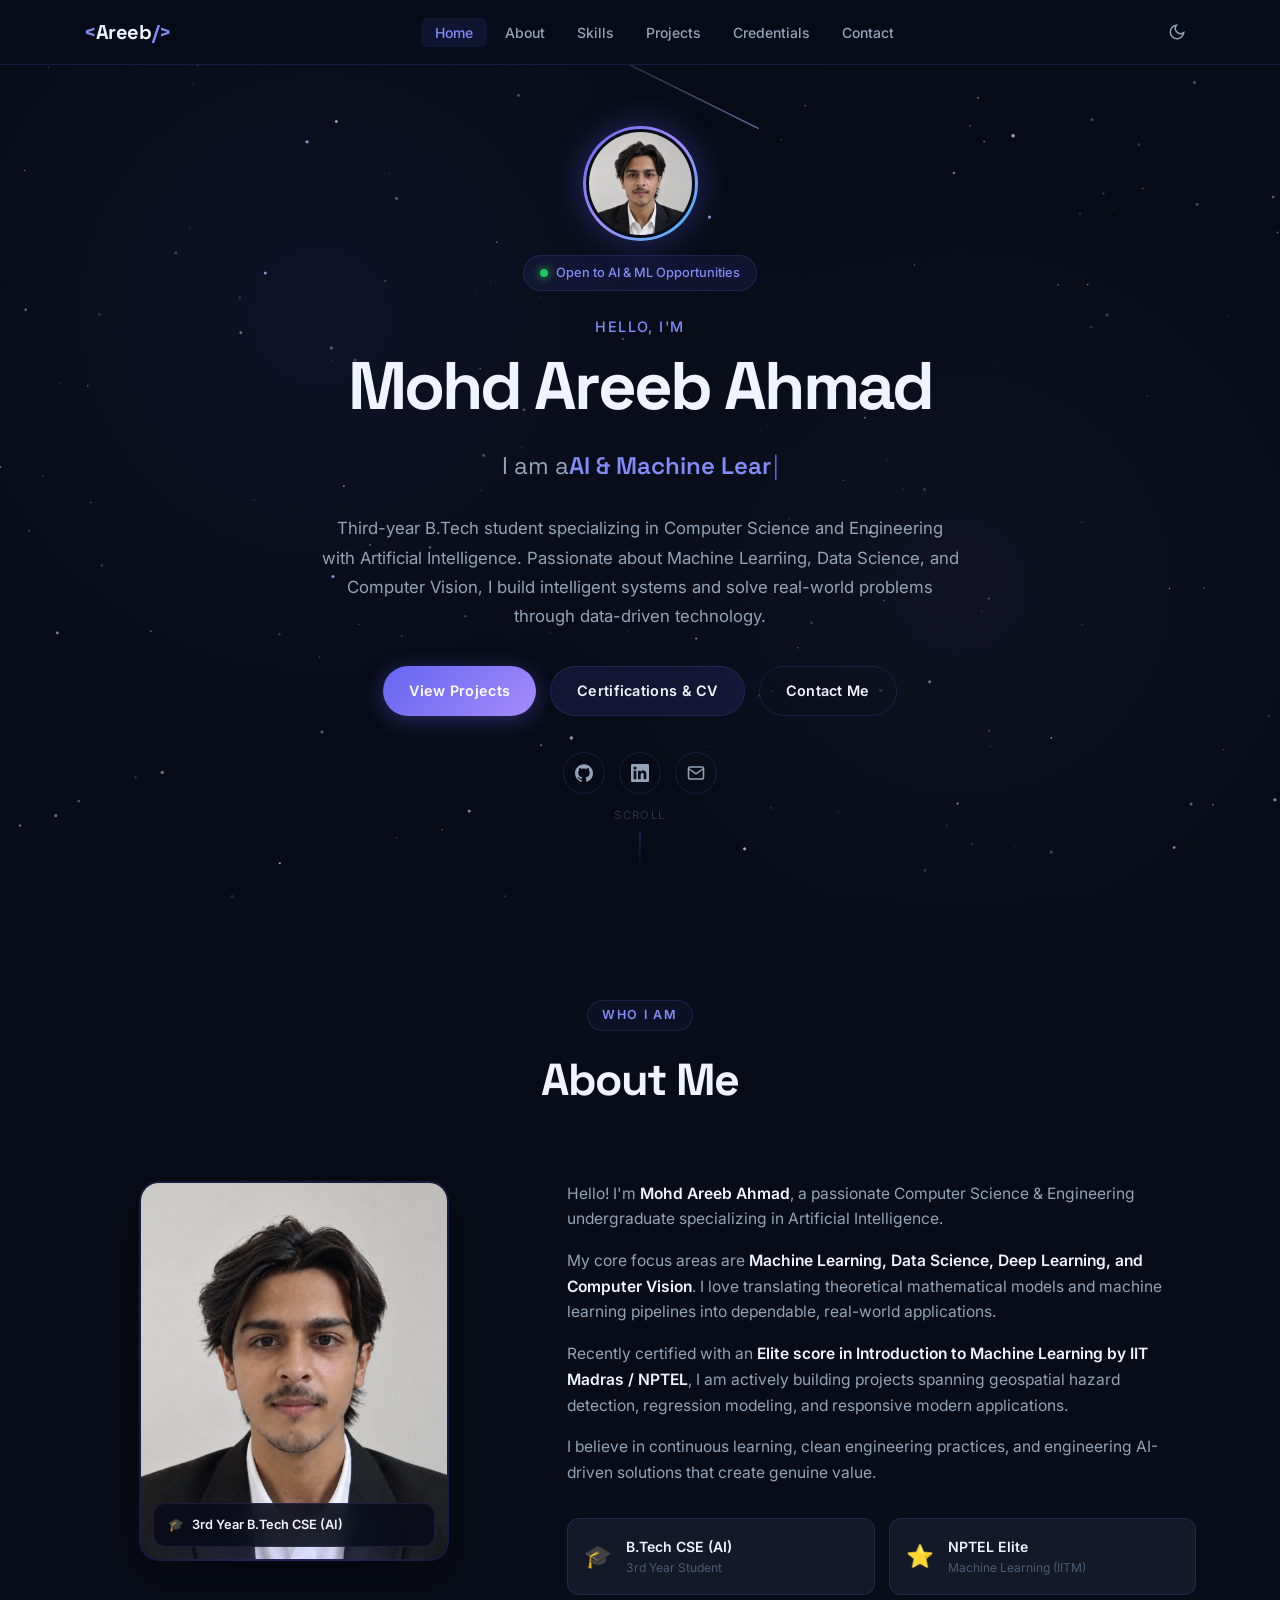
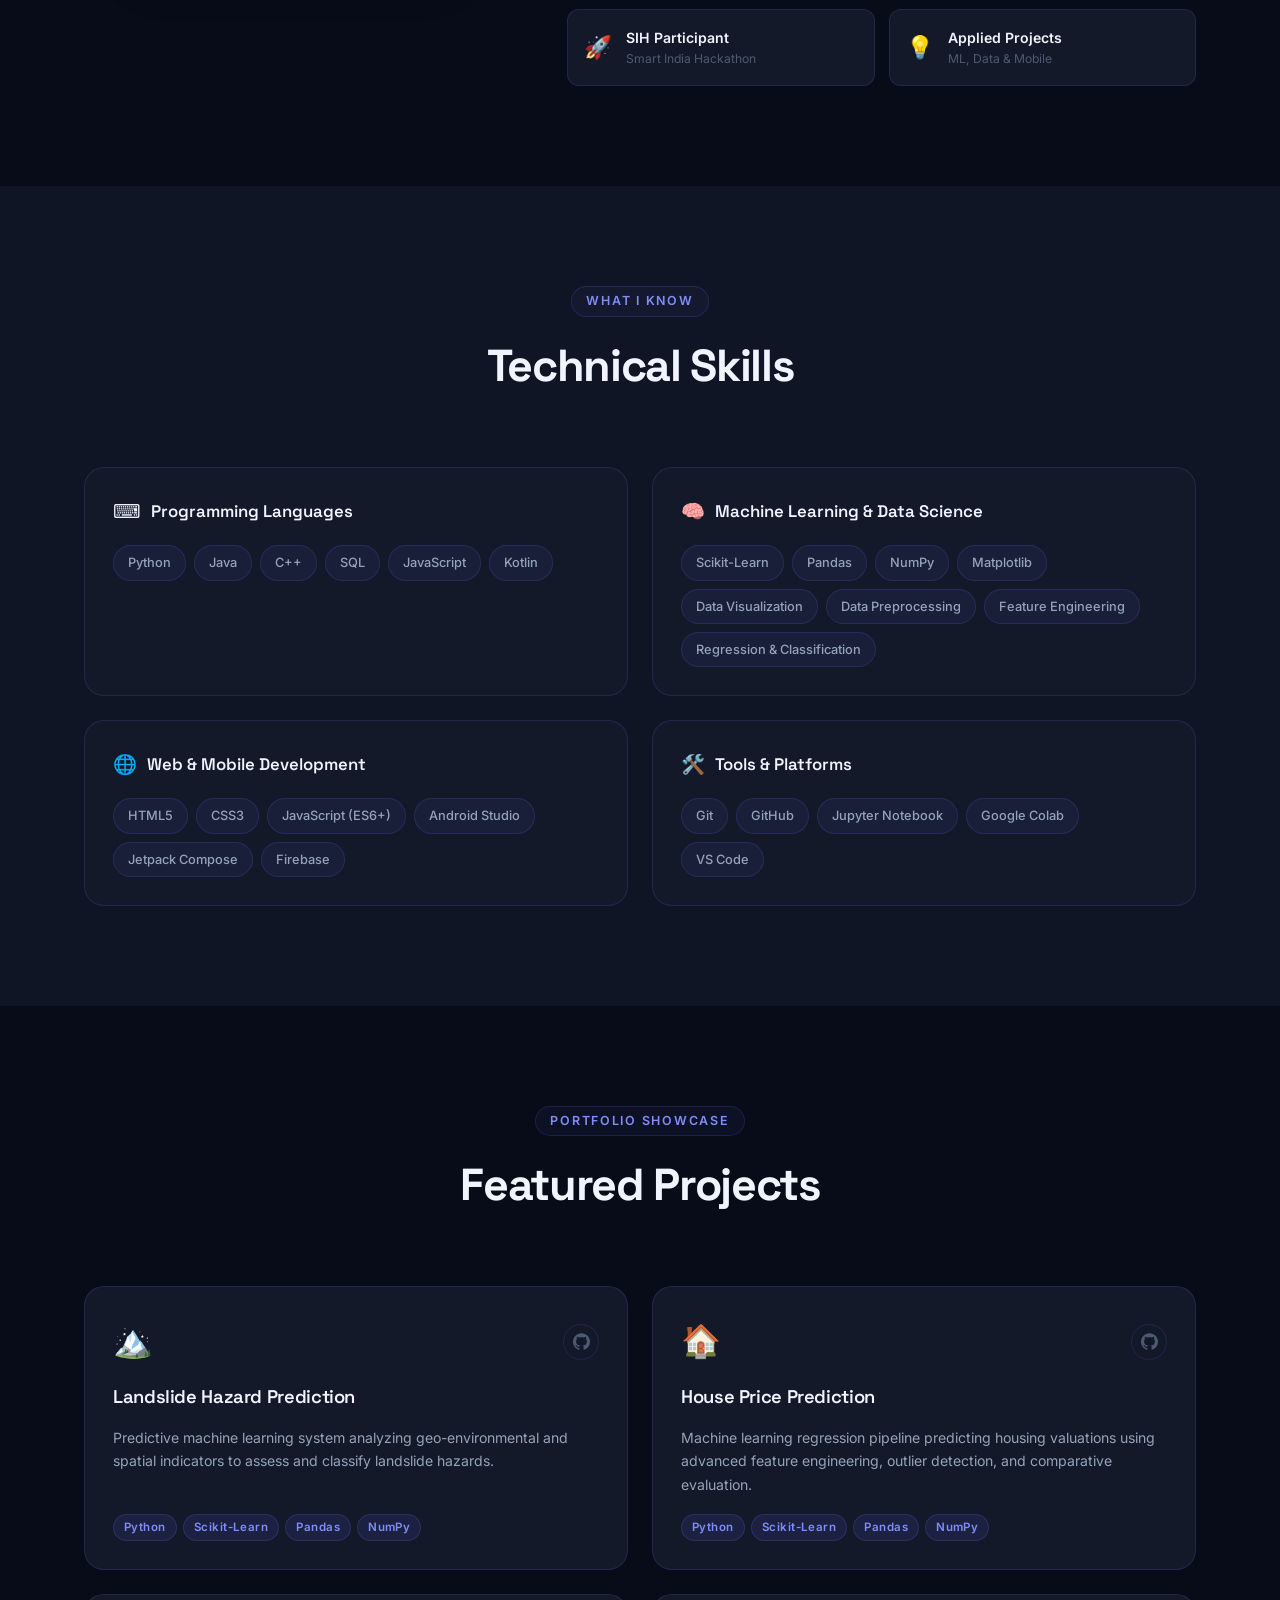
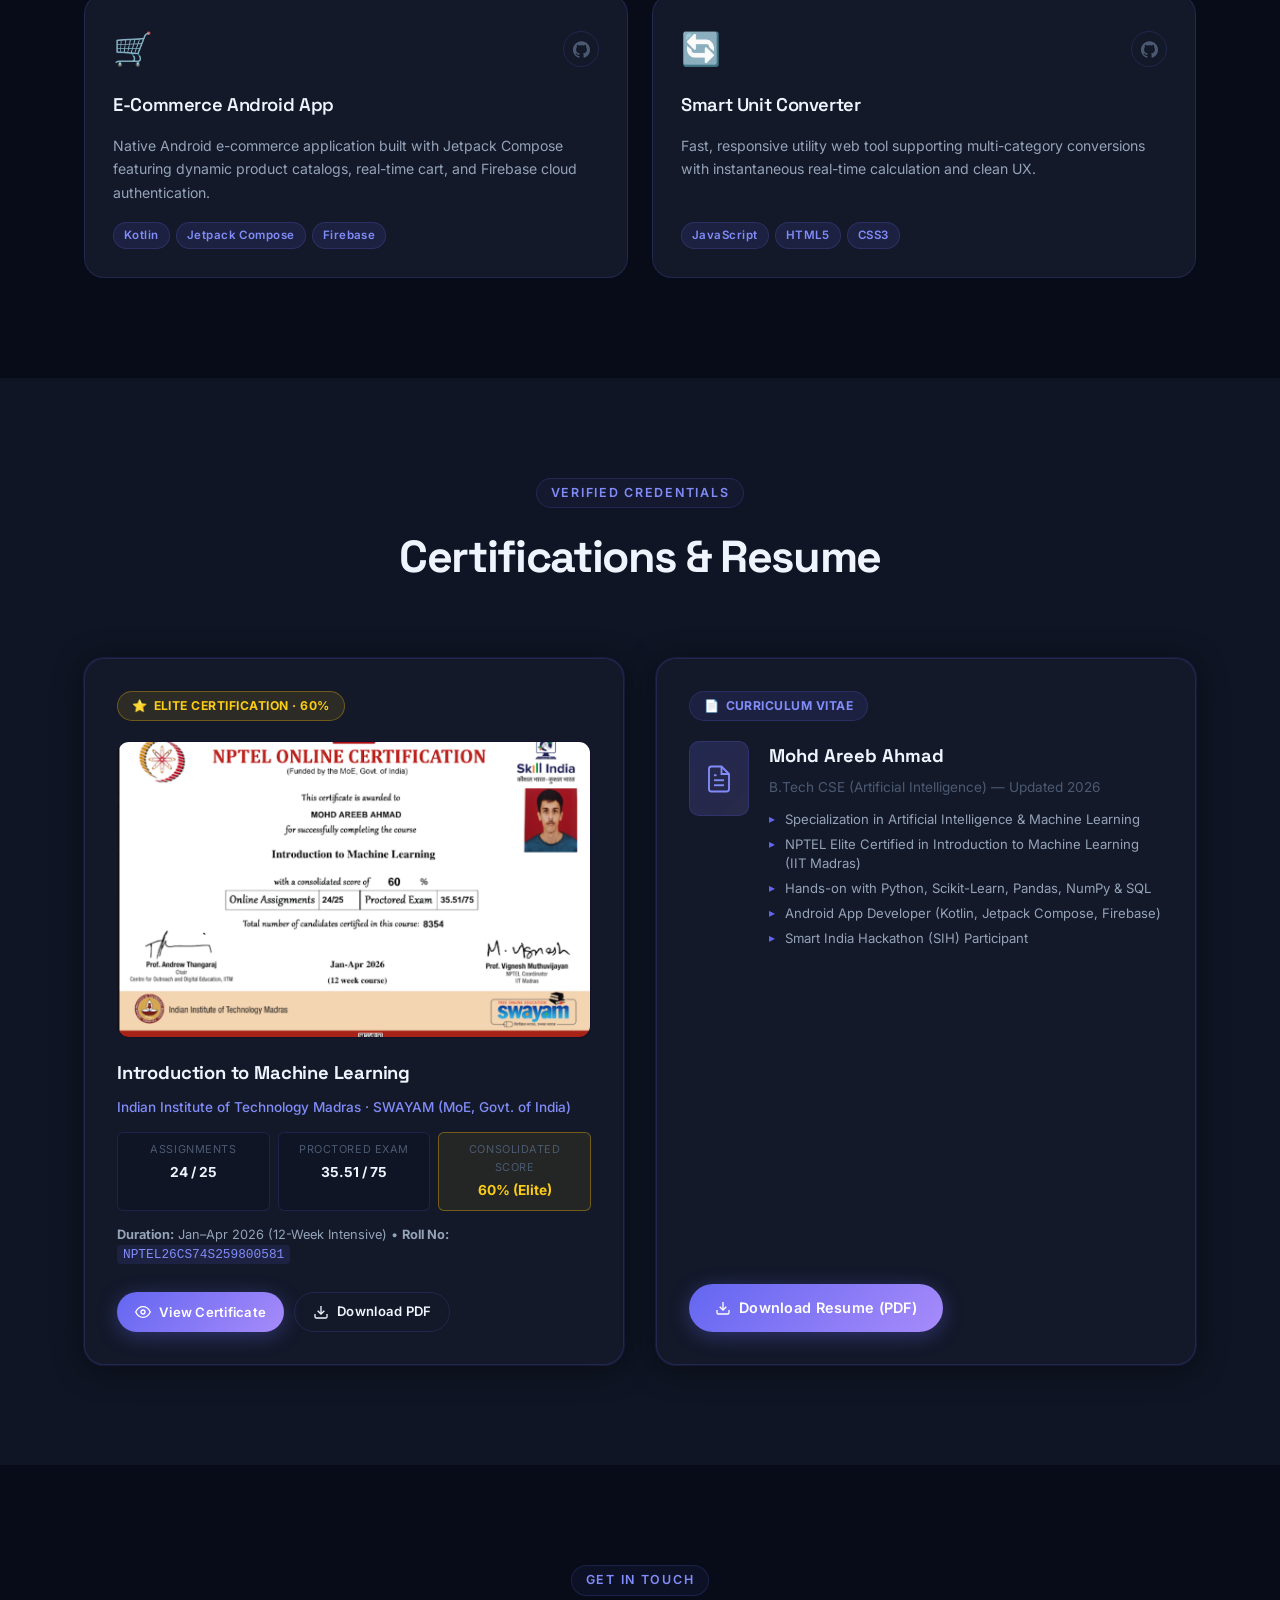
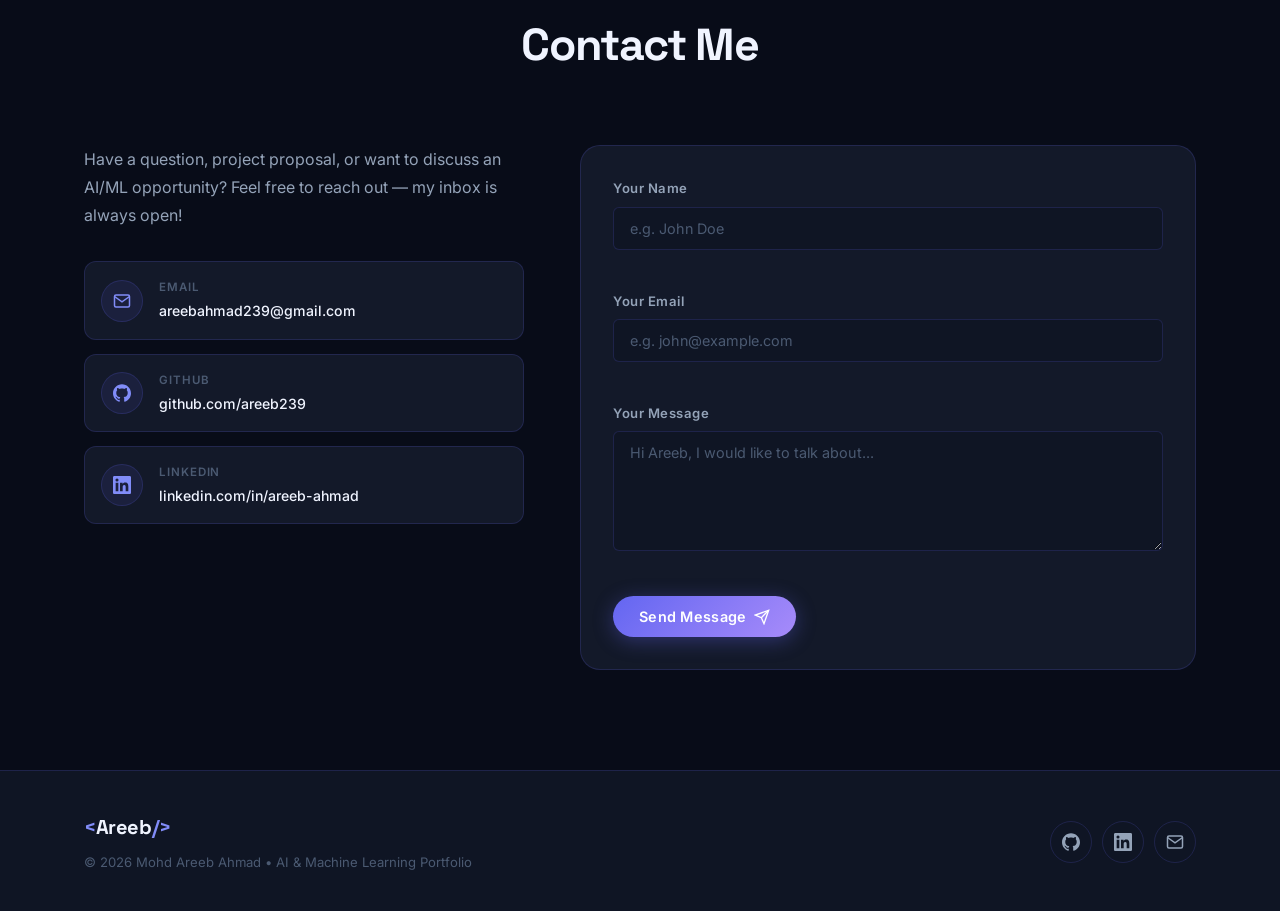
==== commit ebe61001: "Add profile picture and NPTEL ML certificate, fix UI bugs, add resume PDF, and enhance responsive de" ====
--- a/portfolio_areeb.html
+++ b/portfolio_areeb.html
@@ -7,7 +7,7 @@
   <meta name="description" content="Portfolio of Mohd Areeb Ahmad, B.Tech CSE (AI) student passionate about Machine Learning, Data Science, and AI.">
   <link rel="preconnect" href="https://fonts.googleapis.com">
   <link rel="preconnect" href="https://fonts.gstatic.com" crossorigin>
-  <link href="https://fonts.googleapis.com/css2?family=Space+Grotesk:wght@300;400;500;600;700&family=Inter:wght@300;400;500;600&display=swap" rel="stylesheet">
+  <link href="https://fonts.googleapis.com/css2?family=Space+Grotesk:wght@300;400;500;600;700&family=Inter:wght@300;400;500;600;700&display=swap" rel="stylesheet">
   <style>
 /* ═══════════════════════════════════════════════
    TOKENS & RESET
@@ -60,7 +60,7 @@
   --shadow-glow:    0 0 32px rgba(99,102,241,0.18);
 }
 
-*,*::before,*::after { box-sizing: border-box; margin: 0; padding: 0; }
+*, *::before, *::after { box-sizing: border-box; margin: 0; padding: 0; }
 html { scroll-behavior: smooth; font-size: 16px; }
 body {
   font-family: var(--font-body);
@@ -144,7 +144,7 @@
 }
 .nav-logo {
   font-family: var(--font-display);
-  font-size: 1.15rem;
+  font-size: 1.25rem;
   font-weight: 700;
   color: var(--text-primary);
   letter-spacing: -0.02em;
@@ -229,7 +229,7 @@
   align-items: center;
   justify-content: center;
   overflow: hidden;
-  padding: 96px 24px 80px;
+  padding: 100px 24px 80px;
 }
 #galaxyCanvas {
   position: absolute;
@@ -241,15 +241,73 @@
   position: relative;
   z-index: 1;
   text-align: center;
-  max-width: 800px;
-}
+  max-width: 820px;
+}
+
+/* Hero Avatar */
+.hero-avatar-wrap {
+  display: flex;
+  flex-direction: column;
+  align-items: center;
+  gap: 14px;
+  margin-bottom: 24px;
+  opacity: 0;
+}
+.hero-avatar-ring {
+  width: 115px;
+  height: 115px;
+  border-radius: 50%;
+  padding: 3px;
+  background: linear-gradient(135deg, var(--accent), var(--accent-2), #38bdf8);
+  box-shadow: 0 0 32px var(--accent-glow);
+  transition: transform var(--transition), box-shadow var(--transition);
+}
+.hero-avatar-ring:hover {
+  transform: scale(1.05);
+  box-shadow: 0 0 45px rgba(99, 102, 241, 0.6);
+}
+.hero-avatar {
+  width: 100%;
+  height: 100%;
+  border-radius: 50%;
+  object-fit: cover;
+  object-position: center 20%;
+  border: 3px solid var(--bg-primary);
+  background: var(--bg-card);
+}
+.hero-status-badge {
+  display: inline-flex;
+  align-items: center;
+  gap: 8px;
+  padding: 6px 16px;
+  border-radius: 100px;
+  background: rgba(99, 102, 241, 0.1);
+  border: 1px solid var(--border);
+  font-size: 0.8rem;
+  font-weight: 500;
+  color: var(--accent-light);
+  backdrop-filter: blur(8px);
+}
+.status-dot {
+  width: 8px;
+  height: 8px;
+  border-radius: 50%;
+  background: #22c55e;
+  box-shadow: 0 0 10px #22c55e;
+  animation: pulseDot 2s infinite ease-in-out;
+}
+@keyframes pulseDot {
+  0%, 100% { opacity: 1; transform: scale(1); }
+  50% { opacity: 0.4; transform: scale(0.85); }
+}
+
 .hero-eyebrow {
   font-size: 0.9rem;
   font-weight: 500;
   color: var(--accent-light);
   letter-spacing: 0.1em;
   text-transform: uppercase;
-  margin-bottom: 16px;
+  margin-bottom: 12px;
   opacity: 0;
 }
 .hero-name {
@@ -259,7 +317,7 @@
   letter-spacing: -0.04em;
   line-height: 1.1;
   color: var(--text-primary);
-  margin-bottom: 20px;
+  margin-bottom: 18px;
   opacity: 0;
 }
 .hero-name span { color: var(--accent-light); }
@@ -267,7 +325,7 @@
   font-family: var(--font-display);
   font-size: clamp(1.1rem, 2.5vw, 1.5rem);
   color: var(--text-secondary);
-  margin-bottom: 28px;
+  margin-bottom: 24px;
   min-height: 2em;
   display: flex;
   align-items: center;
@@ -289,10 +347,10 @@
 @keyframes blink { 50% { opacity: 0; } }
 
 .hero-desc {
-  font-size: clamp(0.9rem, 1.8vw, 1.05rem);
+  font-size: clamp(0.92rem, 1.8vw, 1.05rem);
   color: var(--text-secondary);
-  max-width: 620px;
-  margin: 0 auto 36px;
+  max-width: 640px;
+  margin: 0 auto 34px;
   line-height: 1.75;
   opacity: 0;
 }
@@ -301,7 +359,7 @@
   gap: 14px;
   justify-content: center;
   flex-wrap: wrap;
-  margin-bottom: 40px;
+  margin-bottom: 36px;
   opacity: 0;
 }
 .hero-socials {
@@ -331,7 +389,7 @@
 
 .hero-scroll-hint {
   position: absolute;
-  bottom: 32px;
+  bottom: 28px;
   left: 50%;
   transform: translateX(-50%);
   display: flex;
@@ -368,7 +426,7 @@
   display: inline-flex;
   align-items: center;
   gap: 8px;
-  padding: 12px 28px;
+  padding: 12px 26px;
   border-radius: 100px;
   font-family: var(--font-body);
   font-size: 0.9rem;
@@ -386,6 +444,16 @@
 .btn-primary:hover {
   box-shadow: 0 8px 32px var(--accent-glow);
 }
+.btn-secondary {
+  background: rgba(99, 102, 241, 0.12);
+  color: var(--text-primary);
+  border: 1.5px solid var(--border);
+}
+.btn-secondary:hover {
+  background: rgba(99, 102, 241, 0.22);
+  border-color: var(--accent);
+  color: var(--accent-light);
+}
 .btn-outline {
   background: transparent;
   color: var(--text-primary);
@@ -395,6 +463,11 @@
   border-color: var(--accent);
   color: var(--accent-light);
   background: rgba(99,102,241,0.07);
+}
+.btn-sm {
+  padding: 8px 18px;
+  font-size: 0.82rem;
+  border-radius: 100px;
 }
 .btn svg { width: 16px; height: 16px; }
 
@@ -410,14 +483,17 @@
 .about-image-wrap { display: flex; justify-content: center; }
 .about-img-frame {
   position: relative;
-  width: 300px;
-  height: 340px;
+  width: 310px;
+  height: 380px;
   border-radius: var(--radius-lg);
   overflow: hidden;
+  box-shadow: 0 16px 40px rgba(0,0,0,0.35);
 }
 .about-img {
-  width: 100%; height: 100%;
+  width: 100%;
+  height: 100%;
   object-fit: cover;
+  object-position: center 20%;
   border-radius: var(--radius-lg);
   border: 2px solid var(--border);
   transition: transform var(--transition);
@@ -438,14 +514,37 @@
   font-weight: 500;
 }
 .about-img-placeholder svg { width: 72px; height: 72px; color: var(--text-muted); }
+.about-img-badge {
+  position: absolute;
+  bottom: 14px;
+  left: 14px;
+  right: 14px;
+  padding: 10px 14px;
+  background: rgba(8, 12, 24, 0.88);
+  backdrop-filter: blur(12px);
+  -webkit-backdrop-filter: blur(12px);
+  border: 1px solid var(--border);
+  border-radius: var(--radius-md);
+  font-size: 0.8rem;
+  font-weight: 600;
+  color: var(--text-primary);
+  display: flex;
+  align-items: center;
+  gap: 8px;
+  z-index: 2;
+}
+[data-theme="light"] .about-img-badge {
+  background: rgba(255, 255, 255, 0.92);
+  color: #0f172a;
+}
 .img-glow {
   position: absolute;
   bottom: -20px; left: 50%;
   transform: translateX(-50%);
-  width: 200px; height: 40px;
+  width: 220px; height: 45px;
   background: var(--accent);
   filter: blur(30px);
-  opacity: 0.25;
+  opacity: 0.28;
   border-radius: 50%;
   pointer-events: none;
 }
@@ -458,7 +557,7 @@
 .about-stats {
   display: grid;
   grid-template-columns: 1fr 1fr;
-  gap: 12px;
+  gap: 14px;
   margin-top: 32px;
 }
 .stat-card {
@@ -468,9 +567,7 @@
   padding: 16px;
   display: flex;
   align-items: center;
-  gap: 12px;
-  font-size: 0.85rem;
-  font-weight: 500;
+  gap: 14px;
   color: var(--text-secondary);
   transition: border-color var(--transition), background var(--transition), transform var(--transition), box-shadow var(--transition);
 }
@@ -480,7 +577,18 @@
   transform: translateY(-3px);
   box-shadow: var(--shadow-glow);
 }
-.stat-icon { font-size: 1.3rem; flex-shrink: 0; }
+.stat-icon { font-size: 1.4rem; flex-shrink: 0; }
+.stat-title {
+  display: block;
+  font-weight: 600;
+  color: var(--text-primary);
+  font-size: 0.88rem;
+}
+.stat-label {
+  display: block;
+  font-size: 0.76rem;
+  color: var(--text-muted);
+}
 
 /* ═══════════════════════════════════════════════
    SKILLS
@@ -521,7 +629,7 @@
 .skill-tag {
   display: inline-flex;
   align-items: center;
-  padding: 5px 14px;
+  padding: 6px 14px;
   background: rgba(99,102,241,0.08);
   border: 1px solid var(--border);
   border-radius: 100px;
@@ -542,7 +650,7 @@
 ═══════════════════════════════════════════════ */
 .projects-grid {
   display: grid;
-  grid-template-columns: repeat(3, 1fr);
+  grid-template-columns: repeat(2, 1fr);
   gap: 24px;
 }
 .project-card {
@@ -569,7 +677,7 @@
 .project-icon { font-size: 2rem; }
 .project-links { display: flex; gap: 10px; }
 .project-link {
-  width: 34px; height: 34px;
+  width: 36px; height: 36px;
   display: flex;
   align-items: center;
   justify-content: center;
@@ -578,21 +686,21 @@
   color: var(--text-muted);
   transition: color var(--transition), border-color var(--transition), background var(--transition);
 }
-.project-link svg { width: 16px; height: 16px; }
+.project-link svg { width: 17px; height: 17px; }
 .project-link:hover {
   color: var(--accent-light);
   border-color: var(--accent);
-  background: rgba(99,102,241,0.1);
+  background: rgba(99,102,241,0.12);
 }
 .project-title {
   font-family: var(--font-display);
-  font-size: 1.1rem;
+  font-size: 1.15rem;
   font-weight: 600;
   color: var(--text-primary);
   letter-spacing: -0.02em;
 }
 .project-desc {
-  font-size: 0.875rem;
+  font-size: 0.88rem;
   color: var(--text-secondary);
   line-height: 1.65;
   flex: 1;
@@ -601,6 +709,7 @@
   display: flex;
   flex-wrap: wrap;
   gap: 6px;
+  margin-top: 4px;
 }
 .tech-tag {
   font-size: 0.72rem;
@@ -614,37 +723,190 @@
 }
 
 /* ═══════════════════════════════════════════════
-   RESUME
-═══════════════════════════════════════════════ */
-.resume-wrap {
-  display: flex;
-  justify-content: center;
-}
-.resume-card {
+   CREDENTIALS & CERTIFICATIONS
+═══════════════════════════════════════════════ */
+.credentials-grid {
+  display: grid;
+  grid-template-columns: repeat(2, 1fr);
+  gap: 32px;
+  align-items: stretch;
+}
+.credential-card {
   background: var(--bg-card);
   border: 1px solid var(--border);
   border-radius: var(--radius-lg);
-  padding: 36px;
-  max-width: 640px;
-  width: 100%;
+  padding: 32px;
   display: flex;
   flex-direction: column;
-  gap: 28px;
+  gap: 20px;
   box-shadow: var(--shadow-card);
-  transition: border-color var(--transition), box-shadow var(--transition);
-}
-.resume-card:hover {
+  position: relative;
+  transition: border-color var(--transition), box-shadow var(--transition), transform var(--transition);
+}
+.credential-card:hover {
   border-color: var(--accent);
   box-shadow: var(--shadow-card), var(--shadow-glow);
+  transform: translateY(-4px);
+}
+.credential-badge {
+  display: inline-flex;
+  align-items: center;
+  gap: 6px;
+  padding: 4px 14px;
+  border-radius: 100px;
+  font-size: 0.76rem;
+  font-weight: 700;
+  letter-spacing: 0.04em;
+  text-transform: uppercase;
+  align-self: flex-start;
+}
+.cert-badge {
+  background: rgba(234, 179, 8, 0.12);
+  border: 1px solid rgba(234, 179, 8, 0.35);
+  color: #facc15;
+}
+[data-theme="light"] .cert-badge {
+  color: #b45309;
+  background: rgba(245, 158, 11, 0.15);
+  border-color: rgba(245, 158, 11, 0.4);
+}
+.resume-badge {
+  background: rgba(99, 102, 241, 0.12);
+  border: 1px solid var(--border);
+  color: var(--accent-light);
+}
+
+/* Certificate Preview */
+.cert-img-wrap {
+  position: relative;
+  border-radius: var(--radius-md);
+  overflow: hidden;
+  border: 1px solid var(--border);
+  cursor: pointer;
+  background: #000;
+  aspect-ratio: 16/10;
+  display: flex;
+  align-items: center;
+  justify-content: center;
+}
+.cert-thumb {
+  width: 100%;
+  height: 100%;
+  object-fit: cover;
+  transition: transform 0.4s ease;
+}
+.cert-img-wrap:hover .cert-thumb {
+  transform: scale(1.04);
+}
+.cert-img-overlay {
+  position: absolute;
+  inset: 0;
+  background: rgba(8, 12, 24, 0.65);
+  backdrop-filter: blur(2px);
+  display: flex;
+  flex-direction: column;
+  align-items: center;
+  justify-content: center;
+  gap: 8px;
+  color: #fff;
+  opacity: 0;
+  transition: opacity 0.3s ease;
+}
+.cert-img-wrap:hover .cert-img-overlay {
+  opacity: 1;
+}
+.cert-img-overlay svg { width: 26px; height: 26px; }
+.cert-img-overlay span {
+  font-size: 0.85rem;
+  font-weight: 600;
+  letter-spacing: 0.04em;
+}
+
+.cert-info { display: flex; flex-direction: column; gap: 8px; flex: 1; }
+.cert-title {
+  font-family: var(--font-display);
+  font-size: 1.15rem;
+  font-weight: 700;
+  color: var(--text-primary);
+  letter-spacing: -0.01em;
+}
+.cert-issuer {
+  font-size: 0.85rem;
+  color: var(--accent-light);
+  font-weight: 500;
+}
+.cert-score-grid {
+  display: grid;
+  grid-template-columns: repeat(3, 1fr);
+  gap: 8px;
+  margin: 6px 0;
+}
+.score-pill {
+  background: var(--bg-secondary);
+  border: 1px solid var(--border);
+  border-radius: var(--radius-sm);
+  padding: 8px 10px;
+  text-align: center;
+  display: flex;
+  flex-direction: column;
+  gap: 2px;
+}
+.score-pill.highlight {
+  border-color: rgba(234, 179, 8, 0.4);
+  background: rgba(234, 179, 8, 0.08);
+}
+.score-pill-title {
+  font-size: 0.68rem;
+  text-transform: uppercase;
+  letter-spacing: 0.05em;
+  color: var(--text-muted);
+}
+.score-pill-val {
+  font-size: 0.86rem;
+  font-weight: 700;
+  color: var(--text-primary);
+}
+.score-pill.highlight .score-pill-val {
+  color: #facc15;
+}
+[data-theme="light"] .score-pill.highlight .score-pill-val {
+  color: #b45309;
+}
+.cert-meta {
+  font-size: 0.8rem;
+  color: var(--text-secondary);
+  line-height: 1.5;
+}
+.cert-meta code {
+  background: rgba(99, 102, 241, 0.12);
+  color: var(--accent-light);
+  padding: 2px 6px;
+  border-radius: 4px;
+  font-size: 0.8rem;
+}
+.credential-actions {
+  display: flex;
+  gap: 10px;
+  flex-wrap: wrap;
+  margin-top: auto;
+  padding-top: 8px;
+}
+
+/* Resume card styles */
+.resume-card {
+  display: flex;
+  flex-direction: column;
+  justify-content: space-between;
 }
 .resume-preview {
   display: flex;
-  gap: 24px;
+  gap: 20px;
   align-items: flex-start;
+  flex: 1;
 }
 .resume-doc-icon {
   flex-shrink: 0;
-  width: 64px; height: 80px;
+  width: 60px; height: 75px;
   background: linear-gradient(135deg, rgba(99,102,241,0.2), rgba(167,139,250,0.15));
   border: 1px solid var(--border);
   border-radius: 10px;
@@ -653,40 +915,160 @@
   justify-content: center;
   color: var(--accent-light);
 }
-.resume-doc-icon svg { width: 32px; height: 32px; }
+.resume-doc-icon svg { width: 30px; height: 30px; }
 .resume-info h3 {
   font-family: var(--font-display);
-  font-size: 1.1rem;
+  font-size: 1.15rem;
   font-weight: 700;
   color: var(--text-primary);
-  margin-bottom: 6px;
-}
-.resume-info p {
+  margin-bottom: 4px;
+}
+.resume-sub {
   font-size: 0.85rem;
   color: var(--text-muted);
-  margin-bottom: 14px;
+  margin-bottom: 12px;
 }
 .resume-highlights {
   list-style: none;
   display: flex;
   flex-direction: column;
-  gap: 5px;
+  gap: 6px;
 }
 .resume-highlights li {
   font-size: 0.82rem;
   color: var(--text-secondary);
   padding-left: 16px;
   position: relative;
+  line-height: 1.45;
 }
 .resume-highlights li::before {
   content: '▸';
   position: absolute;
   left: 0;
   color: var(--accent);
-  font-size: 0.7rem;
-}
-.resume-download-btn {
-  align-self: flex-start;
+  font-size: 0.75rem;
+}
+
+/* ═══════════════════════════════════════════════
+   LIGHTBOX MODAL
+═══════════════════════════════════════════════ */
+.modal-overlay {
+  position: fixed;
+  inset: 0;
+  z-index: 2000;
+  background: rgba(4, 7, 16, 0.88);
+  backdrop-filter: blur(12px);
+  -webkit-backdrop-filter: blur(12px);
+  display: flex;
+  align-items: center;
+  justify-content: center;
+  padding: 20px;
+  opacity: 0;
+  visibility: hidden;
+  transition: opacity 0.3s cubic-bezier(0.4, 0, 0.2, 1), visibility 0.3s;
+}
+.modal-overlay.open {
+  opacity: 1;
+  visibility: visible;
+}
+.modal-dialog {
+  background: var(--bg-card);
+  border: 1px solid var(--border);
+  border-radius: var(--radius-lg);
+  max-width: 880px;
+  width: 100%;
+  max-height: 92vh;
+  display: flex;
+  flex-direction: column;
+  overflow: hidden;
+  box-shadow: 0 24px 64px rgba(0, 0, 0, 0.6);
+  transform: scale(0.94) translateY(12px);
+  transition: transform 0.3s cubic-bezier(0.34, 1.56, 0.64, 1);
+}
+.modal-overlay.open .modal-dialog {
+  transform: scale(1) translateY(0);
+}
+.modal-header {
+  padding: 18px 24px;
+  display: flex;
+  align-items: center;
+  justify-content: space-between;
+  border-bottom: 1px solid var(--border);
+  background: var(--bg-secondary);
+}
+.modal-title-wrap h3 {
+  font-family: var(--font-display);
+  font-size: 1.15rem;
+  color: var(--text-primary);
+  font-weight: 700;
+}
+.modal-eyebrow {
+  display: block;
+  font-size: 0.72rem;
+  text-transform: uppercase;
+  letter-spacing: 0.08em;
+  color: var(--accent-light);
+  font-weight: 700;
+  margin-bottom: 2px;
+}
+.modal-subtitle {
+  font-size: 0.8rem;
+  color: var(--text-muted);
+}
+.modal-close {
+  width: 36px;
+  height: 36px;
+  border-radius: 50%;
+  display: flex;
+  align-items: center;
+  justify-content: center;
+  background: var(--bg-card);
+  border: 1px solid var(--border);
+  color: var(--text-secondary);
+  font-size: 1.4rem;
+  cursor: pointer;
+  transition: background var(--transition), color var(--transition), transform var(--transition);
+}
+.modal-close:hover {
+  background: rgba(239, 68, 68, 0.15);
+  color: #ef4444;
+  border-color: rgba(239, 68, 68, 0.4);
+  transform: rotate(90deg);
+}
+.modal-body {
+  padding: 16px;
+  overflow-y: auto;
+  display: flex;
+  align-items: center;
+  justify-content: center;
+  background: rgba(0, 0, 0, 0.45);
+}
+.modal-img {
+  max-width: 100%;
+  max-height: 58vh;
+  object-fit: contain;
+  border-radius: var(--radius-sm);
+  box-shadow: 0 4px 24px rgba(0,0,0,0.5);
+}
+.modal-footer {
+  padding: 16px 24px;
+  display: flex;
+  align-items: center;
+  justify-content: space-between;
+  gap: 16px;
+  flex-wrap: wrap;
+  border-top: 1px solid var(--border);
+  background: var(--bg-secondary);
+}
+.modal-meta-grid {
+  display: flex;
+  gap: 16px;
+  flex-wrap: wrap;
+  font-size: 0.8rem;
+  color: var(--text-secondary);
+}
+.modal-meta-grid strong {
+  color: var(--text-primary);
 }
 
 /* ═══════════════════════════════════════════════
@@ -795,10 +1177,11 @@
   font-size: 0.88rem;
   color: #4ade80;
   display: none;
-  padding: 10px 14px;
+  padding: 12px 16px;
   background: rgba(74,222,128,0.08);
-  border: 1px solid rgba(74,222,128,0.2);
+  border: 1px solid rgba(74,222,128,0.25);
   border-radius: var(--radius-sm);
+  line-height: 1.5;
 }
 .form-success.show { display: block; }
 
@@ -873,30 +1256,33 @@
 .skills-grid .reveal:nth-child(3) { transition-delay: 0.19s; }
 .skills-grid .reveal:nth-child(4) { transition-delay: 0.26s; }
 .projects-grid .reveal:nth-child(1) { transition-delay: 0.05s; }
-.projects-grid .reveal:nth-child(2) { transition-delay: 0.15s; }
-.projects-grid .reveal:nth-child(3) { transition-delay: 0.25s; }
+.projects-grid .reveal:nth-child(2) { transition-delay: 0.12s; }
+.projects-grid .reveal:nth-child(3) { transition-delay: 0.19s; }
+.projects-grid .reveal:nth-child(4) { transition-delay: 0.26s; }
 .about-stats .reveal:nth-child(1) { transition-delay: 0.05s; }
 .about-stats .reveal:nth-child(2) { transition-delay: 0.1s; }
 .about-stats .reveal:nth-child(3) { transition-delay: 0.15s; }
 .about-stats .reveal:nth-child(4) { transition-delay: 0.2s; }
 
 /* Hero reveal order */
-.hero-eyebrow.reveal  { transition-delay: 0.1s; }
-.hero-name.reveal     { transition-delay: 0.25s; }
-.hero-typing.reveal   { transition-delay: 0.4s; }
-.hero-desc.reveal     { transition-delay: 0.55s; }
-.hero-btns.reveal     { transition-delay: 0.7s; }
-.hero-socials.reveal  { transition-delay: 0.85s; }
+.hero-avatar-wrap.reveal { transition-delay: 0.05s; }
+.hero-eyebrow.reveal     { transition-delay: 0.15s; }
+.hero-name.reveal        { transition-delay: 0.25s; }
+.hero-typing.reveal      { transition-delay: 0.38s; }
+.hero-desc.reveal        { transition-delay: 0.50s; }
+.hero-btns.reveal        { transition-delay: 0.62s; }
+.hero-socials.reveal     { transition-delay: 0.74s; }
 
 /* ═══════════════════════════════════════════════
    RESPONSIVE
 ═══════════════════════════════════════════════ */
 @media (max-width: 900px) {
-  .skills-grid   { grid-template-columns: 1fr; }
-  .projects-grid { grid-template-columns: repeat(2, 1fr); }
-  .about-grid    { grid-template-columns: 1fr; gap: 40px; }
+  .skills-grid      { grid-template-columns: 1fr; }
+  .projects-grid    { grid-template-columns: 1fr; }
+  .credentials-grid { grid-template-columns: 1fr; }
+  .about-grid       { grid-template-columns: 1fr; gap: 40px; }
   .about-image-wrap { justify-content: center; }
-  .contact-grid  { grid-template-columns: 1fr; gap: 36px; }
+  .contact-grid     { grid-template-columns: 1fr; gap: 36px; }
 }
 
 @media (max-width: 768px) {
@@ -923,17 +1309,21 @@
     pointer-events: auto;
   }
   .nav-link { padding: 12px 16px; font-size: 1rem; }
-  .projects-grid { grid-template-columns: 1fr; }
   .section { padding: 72px 0; }
   .about-stats { grid-template-columns: 1fr 1fr; }
+  .cert-score-grid { grid-template-columns: 1fr; }
 }
 
 @media (max-width: 500px) {
   .about-stats { grid-template-columns: 1fr; }
-  .hero-btns { flex-direction: column; align-items: center; }
-  .about-img-frame { width: 260px; height: 295px; }
+  .hero-btns { flex-direction: column; align-items: stretch; width: 100%; max-width: 320px; margin-left: auto; margin-right: auto; }
+  .hero-btns .btn { justify-content: center; }
+  .about-img-frame { width: 270px; height: 320px; }
   .footer-inner { flex-direction: column; text-align: center; align-items: center; }
   .contact-form-wrap { padding: 24px 18px; }
+  .modal-dialog { max-height: 95vh; }
+  .modal-footer { flex-direction: column; align-items: stretch; }
+  .modal-meta-grid { flex-direction: column; gap: 6px; }
 }
 
 /* ═══════════════════════════════════════════════
@@ -952,7 +1342,7 @@
   <nav class="navbar" id="navbar">
     <div class="nav-container">
       <a href="#home" class="nav-logo">
-        <span class="logo-bracket">&lt;</span>Portfolio<span class="logo-bracket">/&gt;</span>
+        <span class="logo-bracket">&lt;</span>Areeb<span class="logo-bracket">/&gt;</span>
       </a>
 
       <ul class="nav-links" id="navLinks">
@@ -960,7 +1350,7 @@
         <li><a href="#about" class="nav-link">About</a></li>
         <li><a href="#skills" class="nav-link">Skills</a></li>
         <li><a href="#projects" class="nav-link">Projects</a></li>
-        <li><a href="#resume" class="nav-link">Resume</a></li>
+        <li><a href="#resume" class="nav-link">Credentials</a></li>
         <li><a href="#contact" class="nav-link">Contact</a></li>
       </ul>
 
@@ -969,7 +1359,7 @@
           <svg class="icon-sun" xmlns="http://www.w3.org/2000/svg" viewBox="0 0 24 24" fill="none" stroke="currentColor" stroke-width="2"><circle cx="12" cy="12" r="5"/><line x1="12" y1="1" x2="12" y2="3"/><line x1="12" y1="21" x2="12" y2="23"/><line x1="4.22" y1="4.22" x2="5.64" y2="5.64"/><line x1="18.36" y1="18.36" x2="19.78" y2="19.78"/><line x1="1" y1="12" x2="3" y2="12"/><line x1="21" y1="12" x2="23" y2="12"/><line x1="4.22" y1="19.78" x2="5.64" y2="18.36"/><line x1="18.36" y1="5.64" x2="19.78" y2="4.22"/></svg>
           <svg class="icon-moon" xmlns="http://www.w3.org/2000/svg" viewBox="0 0 24 24" fill="none" stroke="currentColor" stroke-width="2"><path d="M21 12.79A9 9 0 1 1 11.21 3 7 7 0 0 0 21 12.79z"/></svg>
         </button>
-        <button class="hamburger" id="hamburger" aria-label="Open menu">
+        <button class="hamburger" id="hamburger" aria-label="Open menu" aria-expanded="false">
           <span></span><span></span><span></span>
         </button>
       </div>
@@ -980,6 +1370,15 @@
   <section class="hero" id="home">
     <canvas id="galaxyCanvas"></canvas>
     <div class="hero-content">
+      <div class="hero-avatar-wrap reveal">
+        <div class="hero-avatar-ring">
+          <img src="images/profile.jpg" alt="Mohd Areeb Ahmad" class="hero-avatar" loading="eager" />
+        </div>
+        <div class="hero-status-badge">
+          <span class="status-dot"></span>
+          <span>Open to AI & ML Opportunities</span>
+        </div>
+      </div>
       <p class="hero-eyebrow reveal">Hello, I'm</p>
       <h1 class="hero-name reveal">Mohd Areeb Ahmad</h1>
       <div class="hero-typing reveal">
@@ -988,20 +1387,21 @@
         <span class="typing-cursor">|</span>
       </div>
       <p class="hero-desc reveal">
-        I am a third-year B.Tech student specializing in Computer Science and Engineering with Artificial Intelligence. Passionate about Machine Learning, Data Science, and AI, I enjoy building intelligent systems and solving real-world problems through technology.
+        Third-year B.Tech student specializing in Computer Science and Engineering with Artificial Intelligence. Passionate about Machine Learning, Data Science, and Computer Vision, I build intelligent systems and solve real-world problems through data-driven technology.
       </p>
       <div class="hero-btns reveal">
         <a href="#projects" class="btn btn-primary">View Projects</a>
+        <a href="#resume" class="btn btn-secondary">Certifications & CV</a>
         <a href="#contact" class="btn btn-outline">Contact Me</a>
       </div>
       <div class="hero-socials reveal">
-        <a href="https://github.com/areeb239" target="_blank" rel="noopener" aria-label="GitHub" class="social-icon">
+        <a href="https://github.com/areeb239" target="_blank" rel="noopener noreferrer" aria-label="GitHub Profile" class="social-icon">
           <svg xmlns="http://www.w3.org/2000/svg" viewBox="0 0 24 24" fill="currentColor"><path d="M12 .297c-6.63 0-12 5.373-12 12 0 5.303 3.438 9.8 8.205 11.385.6.113.82-.258.82-.577 0-.285-.01-1.04-.015-2.04-3.338.724-4.042-1.61-4.042-1.61C4.422 18.07 3.633 17.7 3.633 17.7c-1.087-.744.084-.729.084-.729 1.205.084 1.838 1.236 1.838 1.236 1.07 1.835 2.809 1.305 3.495.998.108-.776.417-1.305.76-1.605-2.665-.3-5.466-1.332-5.466-5.93 0-1.31.465-2.38 1.235-3.22-.135-.303-.54-1.523.105-3.176 0 0 1.005-.322 3.3 1.23.96-.267 1.98-.399 3-.405 1.02.006 2.04.138 3 .405 2.28-1.552 3.285-1.23 3.285-1.23.645 1.653.24 2.873.12 3.176.765.84 1.23 1.91 1.23 3.22 0 4.61-2.805 5.625-5.475 5.92.42.36.81 1.096.81 2.22 0 1.606-.015 2.896-.015 3.286 0 .315.21.69.825.57C20.565 22.092 24 17.592 24 12.297c0-6.627-5.373-12-12-12"/></svg>
         </a>
-        <a href="https://www.linkedin.com/in/areeb-ahmad-15078835b/" target="_blank" rel="noopener" aria-label="LinkedIn" class="social-icon">
+        <a href="https://www.linkedin.com/in/areeb-ahmad-15078835b/" target="_blank" rel="noopener noreferrer" aria-label="LinkedIn Profile" class="social-icon">
           <svg xmlns="http://www.w3.org/2000/svg" viewBox="0 0 24 24" fill="currentColor"><path d="M20.447 20.452h-3.554v-5.569c0-1.328-.027-3.037-1.852-3.037-1.853 0-2.136 1.445-2.136 2.939v5.667H9.351V9h3.414v1.561h.046c.477-.9 1.637-1.85 3.37-1.85 3.601 0 4.267 2.37 4.267 5.455v6.286zM5.337 7.433a2.062 2.062 0 0 1-2.063-2.065 2.064 2.064 0 1 1 2.063 2.065zm1.782 13.019H3.555V9h3.564v11.452zM22.225 0H1.771C.792 0 0 .774 0 1.729v20.542C0 23.227.792 24 1.771 24h20.451C23.2 24 24 23.227 24 22.271V1.729C24 .774 23.2 0 22.222 0h.003z"/></svg>
         </a>
-        <a href="mailto:areebahmad239@gmail.com" aria-label="Email" class="social-icon">
+        <a href="mailto:areebahmad239@gmail.com" aria-label="Send Email" class="social-icon">
           <svg xmlns="http://www.w3.org/2000/svg" viewBox="0 0 24 24" fill="none" stroke="currentColor" stroke-width="2"><path d="M4 4h16c1.1 0 2 .9 2 2v12c0 1.1-.9 2-2 2H4c-1.1 0-2-.9-2-2V6c0-1.1.9-2 2-2z"/><polyline points="22,6 12,13 2,6"/></svg>
         </a>
       </div>
@@ -1027,30 +1427,45 @@
               <svg xmlns="http://www.w3.org/2000/svg" viewBox="0 0 24 24" fill="currentColor"><path d="M12 12c2.7 0 4.8-2.1 4.8-4.8S14.7 2.4 12 2.4 7.2 4.5 7.2 7.2 9.3 12 12 12zm0 2.4c-3.2 0-9.6 1.6-9.6 4.8v2.4h19.2v-2.4c0-3.2-6.4-4.8-9.6-4.8z"/></svg>
               <span>Mohd Areeb Ahmad</span>
             </div>
+            <div class="about-img-badge">
+              <span class="badge-icon">🎓</span> 3rd Year B.Tech CSE (AI)
+            </div>
             <div class="img-glow"></div>
           </div>
         </div>
         <div class="about-content reveal">
-          <p>Hello! I'm <strong>Mohd Areeb Ahmad</strong>, a third-year B.Tech student in Computer Science and Engineering with Artificial Intelligence.</p>
-          <p>My primary interests are <strong>Machine Learning, Data Science, Deep Learning, and Computer Vision</strong>. I enjoy learning new technologies and applying them to practical projects.</p>
-          <p>Currently, I am focused on strengthening my knowledge of machine learning algorithms, data analysis, model evaluation, and AI development.</p>
-          <p>I believe in continuous learning and aim to build impactful AI-powered solutions in the future.</p>
+          <p>Hello! I'm <strong>Mohd Areeb Ahmad</strong>, a passionate Computer Science & Engineering undergraduate specializing in Artificial Intelligence.</p>
+          <p>My core focus areas are <strong>Machine Learning, Data Science, Deep Learning, and Computer Vision</strong>. I love translating theoretical mathematical models and machine learning pipelines into dependable, real-world applications.</p>
+          <p>Recently certified with an <strong>Elite score in Introduction to Machine Learning by IIT Madras / NPTEL</strong>, I am actively building projects spanning geospatial hazard detection, regression modeling, and responsive modern applications.</p>
+          <p>I believe in continuous learning, clean engineering practices, and engineering AI-driven solutions that create genuine value.</p>
           <div class="about-stats">
             <div class="stat-card reveal">
               <span class="stat-icon">🎓</span>
-              <span class="stat-label">3rd Year B.Tech</span>
+              <div>
+                <span class="stat-title">B.Tech CSE (AI)</span>
+                <span class="stat-label">3rd Year Student</span>
+              </div>
             </div>
             <div class="stat-card reveal">
-              <span class="stat-icon">🤖</span>
-              <span class="stat-label">AI & ML Enthusiast</span>
+              <span class="stat-icon">⭐</span>
+              <div>
+                <span class="stat-title">NPTEL Elite</span>
+                <span class="stat-label">Machine Learning (IITM)</span>
+              </div>
+            </div>
+            <div class="stat-card reveal">
+              <span class="stat-icon">🚀</span>
+              <div>
+                <span class="stat-title">SIH Participant</span>
+                <span class="stat-label">Smart India Hackathon</span>
+              </div>
             </div>
             <div class="stat-card reveal">
               <span class="stat-icon">💡</span>
-              <span class="stat-label">Multiple ML Projects</span>
-            </div>
-            <div class="stat-card reveal">
-              <span class="stat-icon">📚</span>
-              <span class="stat-label">Continuous Learner</span>
+              <div>
+                <span class="stat-title">Applied Projects</span>
+                <span class="stat-label">ML, Data & Mobile</span>
+              </div>
             </div>
           </div>
         </div>
@@ -1063,13 +1478,13 @@
     <div class="container">
       <div class="section-header reveal">
         <span class="section-eyebrow">What I Know</span>
-        <h2 class="section-title">Skills</h2>
+        <h2 class="section-title">Technical Skills</h2>
       </div>
       <div class="skills-grid">
 
         <div class="skill-category reveal">
           <h3 class="skill-cat-title">
-            <span class="skill-cat-icon">⌨️</span> Programming
+            <span class="skill-cat-icon">⌨️</span> Programming Languages
           </h3>
           <div class="skill-tags">
             <span class="skill-tag">Python</span>
@@ -1077,23 +1492,13 @@
             <span class="skill-tag">C++</span>
             <span class="skill-tag">SQL</span>
             <span class="skill-tag">JavaScript</span>
+            <span class="skill-tag">Kotlin</span>
           </div>
         </div>
 
         <div class="skill-category reveal">
           <h3 class="skill-cat-title">
-            <span class="skill-cat-icon">🌐</span> Web Development
-          </h3>
-          <div class="skill-tags">
-            <span class="skill-tag">HTML</span>
-            <span class="skill-tag">CSS</span>
-            <span class="skill-tag">JavaScript</span>
-          </div>
-        </div>
-
-        <div class="skill-category reveal">
-          <h3 class="skill-cat-title">
-            <span class="skill-cat-icon">🧠</span> Machine Learning
+            <span class="skill-cat-icon">🧠</span> Machine Learning & Data Science
           </h3>
           <div class="skill-tags">
             <span class="skill-tag">Scikit-Learn</span>
@@ -1102,18 +1507,34 @@
             <span class="skill-tag">Matplotlib</span>
             <span class="skill-tag">Data Visualization</span>
             <span class="skill-tag">Data Preprocessing</span>
+            <span class="skill-tag">Feature Engineering</span>
+            <span class="skill-tag">Regression & Classification</span>
           </div>
         </div>
 
         <div class="skill-category reveal">
           <h3 class="skill-cat-title">
-            <span class="skill-cat-icon">🛠️</span> Tools
+            <span class="skill-cat-icon">🌐</span> Web & Mobile Development
+          </h3>
+          <div class="skill-tags">
+            <span class="skill-tag">HTML5</span>
+            <span class="skill-tag">CSS3</span>
+            <span class="skill-tag">JavaScript (ES6+)</span>
+            <span class="skill-tag">Android Studio</span>
+            <span class="skill-tag">Jetpack Compose</span>
+            <span class="skill-tag">Firebase</span>
+          </div>
+        </div>
+
+        <div class="skill-category reveal">
+          <h3 class="skill-cat-title">
+            <span class="skill-cat-icon">🛠️</span> Tools & Platforms
           </h3>
           <div class="skill-tags">
             <span class="skill-tag">Git</span>
             <span class="skill-tag">GitHub</span>
             <span class="skill-tag">Jupyter Notebook</span>
-            <span class="skill-tag">Firebase</span>
+            <span class="skill-tag">Google Colab</span>
             <span class="skill-tag">VS Code</span>
           </div>
         </div>
@@ -1126,41 +1547,63 @@
   <section class="section" id="projects">
     <div class="container">
       <div class="section-header reveal">
-        <span class="section-eyebrow">What I've Built</span>
-        <h2 class="section-title">Projects</h2>
+        <span class="section-eyebrow">Portfolio Showcase</span>
+        <h2 class="section-title">Featured Projects</h2>
       </div>
       <div class="projects-grid">
 
+        <!-- Project 1: Landslide -->
+        <article class="project-card reveal">
+          <div class="project-card-header">
+            <div class="project-icon">🏔️</div>
+            <div class="project-links">
+              <a href="https://github.com/areeb239/Landslide" target="_blank" rel="noopener noreferrer" class="project-link" aria-label="GitHub Repository">
+                <svg xmlns="http://www.w3.org/2000/svg" viewBox="0 0 24 24" fill="currentColor"><path d="M12 .297c-6.63 0-12 5.373-12 12 0 5.303 3.438 9.8 8.205 11.385.6.113.82-.258.82-.577 0-.285-.01-1.04-.015-2.04-3.338.724-4.042-1.61-4.042-1.61C4.422 18.07 3.633 17.7 3.633 17.7c-1.087-.744.084-.729.084-.729 1.205.084 1.838 1.236 1.838 1.236 1.07 1.835 2.809 1.305 3.495.998.108-.776.417-1.305.76-1.605-2.665-.3-5.466-1.332-5.466-5.93 0-1.31.465-2.38 1.235-3.22-.135-.303-.54-1.523.105-3.176 0 0 1.005-.322 3.3 1.23.96-.267 1.98-.399 3-.405 1.02.006 2.04.138 3 .405 2.28-1.552 3.285-1.23 3.285-1.23.645 1.653.24 2.873.12 3.176.765.84 1.23 1.91 1.23 3.22 0 4.61-2.805 5.625-5.475 5.92.42.36.81 1.096.81 2.22 0 1.606-.015 2.896-.015 3.286 0 .315.21.69.825.57C20.565 22.092 24 17.592 24 12.297c0-6.627-5.373-12-12-12"/></svg>
+              </a>
+            </div>
+          </div>
+          <h3 class="project-title">Landslide Hazard Prediction</h3>
+          <p class="project-desc">Predictive machine learning system analyzing geo-environmental and spatial indicators to assess and classify landslide hazards.</p>
+          <div class="project-tech">
+            <span class="tech-tag">Python</span>
+            <span class="tech-tag">Scikit-Learn</span>
+            <span class="tech-tag">Pandas</span>
+            <span class="tech-tag">NumPy</span>
+          </div>
+        </article>
+
+        <!-- Project 2: House Price -->
         <article class="project-card reveal">
           <div class="project-card-header">
             <div class="project-icon">🏠</div>
             <div class="project-links">
-              <a href="https://github.com/areeb239" target="_blank" rel="noopener" class="project-link" aria-label="GitHub">
+              <a href="https://github.com/areeb239" target="_blank" rel="noopener noreferrer" class="project-link" aria-label="GitHub Repository">
                 <svg xmlns="http://www.w3.org/2000/svg" viewBox="0 0 24 24" fill="currentColor"><path d="M12 .297c-6.63 0-12 5.373-12 12 0 5.303 3.438 9.8 8.205 11.385.6.113.82-.258.82-.577 0-.285-.01-1.04-.015-2.04-3.338.724-4.042-1.61-4.042-1.61C4.422 18.07 3.633 17.7 3.633 17.7c-1.087-.744.084-.729.084-.729 1.205.084 1.838 1.236 1.838 1.236 1.07 1.835 2.809 1.305 3.495.998.108-.776.417-1.305.76-1.605-2.665-.3-5.466-1.332-5.466-5.93 0-1.31.465-2.38 1.235-3.22-.135-.303-.54-1.523.105-3.176 0 0 1.005-.322 3.3 1.23.96-.267 1.98-.399 3-.405 1.02.006 2.04.138 3 .405 2.28-1.552 3.285-1.23 3.285-1.23.645 1.653.24 2.873.12 3.176.765.84 1.23 1.91 1.23 3.22 0 4.61-2.805 5.625-5.475 5.92.42.36.81 1.096.81 2.22 0 1.606-.015 2.896-.015 3.286 0 .315.21.69.825.57C20.565 22.092 24 17.592 24 12.297c0-6.627-5.373-12-12-12"/></svg>
               </a>
             </div>
           </div>
           <h3 class="project-title">House Price Prediction</h3>
-          <p class="project-desc">Built a machine learning model that predicts house prices using regression techniques, feature engineering, and data preprocessing.</p>
+          <p class="project-desc">Machine learning regression pipeline predicting housing valuations using advanced feature engineering, outlier detection, and comparative evaluation.</p>
           <div class="project-tech">
             <span class="tech-tag">Python</span>
+            <span class="tech-tag">Scikit-Learn</span>
             <span class="tech-tag">Pandas</span>
             <span class="tech-tag">NumPy</span>
-            <span class="tech-tag">Scikit-Learn</span>
           </div>
         </article>
 
+        <!-- Project 3: E-Commerce Android App -->
         <article class="project-card reveal">
           <div class="project-card-header">
             <div class="project-icon">🛒</div>
             <div class="project-links">
-              <a href="https://github.com/areeb239" target="_blank" rel="noopener" class="project-link" aria-label="GitHub">
+              <a href="https://github.com/areeb239" target="_blank" rel="noopener noreferrer" class="project-link" aria-label="GitHub Repository">
                 <svg xmlns="http://www.w3.org/2000/svg" viewBox="0 0 24 24" fill="currentColor"><path d="M12 .297c-6.63 0-12 5.373-12 12 0 5.303 3.438 9.8 8.205 11.385.6.113.82-.258.82-.577 0-.285-.01-1.04-.015-2.04-3.338.724-4.042-1.61-4.042-1.61C4.422 18.07 3.633 17.7 3.633 17.7c-1.087-.744.084-.729.084-.729 1.205.084 1.838 1.236 1.838 1.236 1.07 1.835 2.809 1.305 3.495.998.108-.776.417-1.305.76-1.605-2.665-.3-5.466-1.332-5.466-5.93 0-1.31.465-2.38 1.235-3.22-.135-.303-.54-1.523.105-3.176 0 0 1.005-.322 3.3 1.23.96-.267 1.98-.399 3-.405 1.02.006 2.04.138 3 .405 2.28-1.552 3.285-1.23 3.285-1.23.645 1.653.24 2.873.12 3.176.765.84 1.23 1.91 1.23 3.22 0 4.61-2.805 5.625-5.475 5.92.42.36.81 1.096.81 2.22 0 1.606-.015 2.896-.015 3.286 0 .315.21.69.825.57C20.565 22.092 24 17.592 24 12.297c0-6.627-5.373-12-12-12"/></svg>
               </a>
             </div>
           </div>
           <h3 class="project-title">E-Commerce Android App</h3>
-          <p class="project-desc">Developed an Android e-commerce application using Jetpack Compose and Firebase with product management and user authentication.</p>
+          <p class="project-desc">Native Android e-commerce application built with Jetpack Compose featuring dynamic product catalogs, real-time cart, and Firebase cloud authentication.</p>
           <div class="project-tech">
             <span class="tech-tag">Kotlin</span>
             <span class="tech-tag">Jetpack Compose</span>
@@ -1168,21 +1611,22 @@
           </div>
         </article>
 
+        <!-- Project 4: Smart Unit Converter -->
         <article class="project-card reveal">
           <div class="project-card-header">
-            <div class="project-icon">📊</div>
+            <div class="project-icon">🔄</div>
             <div class="project-links">
-              <a href="https://github.com/areeb239" target="_blank" rel="noopener" class="project-link" aria-label="GitHub">
+              <a href="https://github.com/areeb239/unitconverter" target="_blank" rel="noopener noreferrer" class="project-link" aria-label="GitHub Repository">
                 <svg xmlns="http://www.w3.org/2000/svg" viewBox="0 0 24 24" fill="currentColor"><path d="M12 .297c-6.63 0-12 5.373-12 12 0 5.303 3.438 9.8 8.205 11.385.6.113.82-.258.82-.577 0-.285-.01-1.04-.015-2.04-3.338.724-4.042-1.61-4.042-1.61C4.422 18.07 3.633 17.7 3.633 17.7c-1.087-.744.084-.729.084-.729 1.205.084 1.838 1.236 1.838 1.236 1.07 1.835 2.809 1.305 3.495.998.108-.776.417-1.305.76-1.605-2.665-.3-5.466-1.332-5.466-5.93 0-1.31.465-2.38 1.235-3.22-.135-.303-.54-1.523.105-3.176 0 0 1.005-.322 3.3 1.23.96-.267 1.98-.399 3-.405 1.02.006 2.04.138 3 .405 2.28-1.552 3.285-1.23 3.285-1.23.645 1.653.24 2.873.12 3.176.765.84 1.23 1.91 1.23 3.22 0 4.61-2.805 5.625-5.475 5.92.42.36.81 1.096.81 2.22 0 1.606-.015 2.896-.015 3.286 0 .315.21.69.825.57C20.565 22.092 24 17.592 24 12.297c0-6.627-5.373-12-12-12"/></svg>
               </a>
             </div>
           </div>
-          <h3 class="project-title">ML Portfolio Projects</h3>
-          <p class="project-desc">Collection of machine learning projects involving classification, regression, and data analysis techniques.</p>
+          <h3 class="project-title">Smart Unit Converter</h3>
+          <p class="project-desc">Fast, responsive utility web tool supporting multi-category conversions with instantaneous real-time calculation and clean UX.</p>
           <div class="project-tech">
-            <span class="tech-tag">Python</span>
-            <span class="tech-tag">Scikit-Learn</span>
-            <span class="tech-tag">Pandas</span>
+            <span class="tech-tag">JavaScript</span>
+            <span class="tech-tag">HTML5</span>
+            <span class="tech-tag">CSS3</span>
           </div>
         </article>
 
@@ -1190,35 +1634,96 @@
     </div>
   </section>
 
-  <!-- ═══════════ RESUME ═══════════ -->
+  <!-- ═══════════ RESUME & CREDENTIALS ═══════════ -->
   <section class="section section-alt" id="resume">
     <div class="container">
       <div class="section-header reveal">
-        <span class="section-eyebrow">Credentials</span>
-        <h2 class="section-title">My Resume</h2>
+        <span class="section-eyebrow">Verified Credentials</span>
+        <h2 class="section-title">Certifications & Resume</h2>
       </div>
-      <div class="resume-wrap reveal">
-        <div class="resume-card">
+      <div class="credentials-grid reveal">
+
+        <!-- NPTEL Elite Certification Card -->
+        <div class="credential-card cert-card">
+          <div class="credential-badge cert-badge">
+            <span class="badge-star">⭐</span> Elite Certification · 60%
+          </div>
+
+          <div class="cert-img-wrap" id="certThumbWrap" role="button" tabindex="0" aria-label="Enlarge NPTEL Machine Learning Certificate">
+            <img src="images/nptel_ml_certificate.png" alt="NPTEL Elite Certificate Introduction to Machine Learning Mohd Areeb Ahmad" class="cert-thumb" loading="lazy" />
+            <div class="cert-img-overlay">
+              <svg xmlns="http://www.w3.org/2000/svg" viewBox="0 0 24 24" fill="none" stroke="currentColor" stroke-width="2"><circle cx="11" cy="11" r="8"/><line x1="21" y1="21" x2="16.65" y2="16.65"/><line x1="11" y1="8" x2="11" y2="14"/><line x1="8" y1="11" x2="14" y2="11"/></svg>
+              <span>Click to Enlarge</span>
+            </div>
+          </div>
+
+          <div class="cert-info">
+            <h3 class="cert-title">Introduction to Machine Learning</h3>
+            <p class="cert-issuer">Indian Institute of Technology Madras · SWAYAM (MoE, Govt. of India)</p>
+
+            <div class="cert-score-grid">
+              <div class="score-pill">
+                <span class="score-pill-title">Assignments</span>
+                <span class="score-pill-val">24 / 25</span>
+              </div>
+              <div class="score-pill">
+                <span class="score-pill-title">Proctored Exam</span>
+                <span class="score-pill-val">35.51 / 75</span>
+              </div>
+              <div class="score-pill highlight">
+                <span class="score-pill-title">Consolidated Score</span>
+                <span class="score-pill-val">60% (Elite)</span>
+              </div>
+            </div>
+
+            <p class="cert-meta">
+              <strong>Duration:</strong> Jan–Apr 2026 (12-Week Intensive) &bull; <strong>Roll No:</strong> <code>NPTEL26CS74S259800581</code>
+            </p>
+          </div>
+
+          <div class="credential-actions">
+            <button type="button" class="btn btn-primary btn-sm" id="viewCertBtn">
+              <svg xmlns="http://www.w3.org/2000/svg" viewBox="0 0 24 24" fill="none" stroke="currentColor" stroke-width="2"><path d="M1 12s4-8 11-8 11 8 11 8-4 8-11 8-11-8-11-8z"/><circle cx="12" cy="12" r="3"/></svg>
+              View Certificate
+            </button>
+            <a href="assets/nptel_ml_certificate.pdf" download="Mohd_Areeb_Ahmad_NPTEL_Certificate.pdf" class="btn btn-outline btn-sm">
+              <svg xmlns="http://www.w3.org/2000/svg" viewBox="0 0 24 24" fill="none" stroke="currentColor" stroke-width="2"><path d="M21 15v4a2 2 0 0 1-2 2H5a2 2 0 0 1-2-2v-4"/><polyline points="7 10 12 15 17 10"/><line x1="12" y1="15" x2="12" y2="3"/></svg>
+              Download PDF
+            </a>
+          </div>
+        </div>
+
+        <!-- Official Resume Card -->
+        <div class="credential-card resume-card">
+          <div class="credential-badge resume-badge">
+            <span>📄</span> Curriculum Vitae
+          </div>
+
           <div class="resume-preview">
             <div class="resume-doc-icon">
               <svg xmlns="http://www.w3.org/2000/svg" viewBox="0 0 24 24" fill="none" stroke="currentColor" stroke-width="1.5"><path d="M14 2H6a2 2 0 0 0-2 2v16a2 2 0 0 0 2 2h12a2 2 0 0 0 2-2V8z"/><polyline points="14 2 14 8 20 8"/><line x1="16" y1="13" x2="8" y2="13"/><line x1="16" y1="17" x2="8" y2="17"/><polyline points="10 9 9 9 8 9"/></svg>
             </div>
             <div class="resume-info">
               <h3>Mohd Areeb Ahmad</h3>
-              <p>B.Tech CSE (AI) — Resume 2025</p>
+              <p class="resume-sub">B.Tech CSE (Artificial Intelligence) — Updated 2026</p>
               <ul class="resume-highlights">
-                <li>Computer Science & Engineering (AI)</li>
-                <li>Machine Learning & Data Science</li>
-                <li>Python, Java, C++, SQL</li>
-                <li>Multiple ML & Android Projects</li>
+                <li>Specialization in Artificial Intelligence & Machine Learning</li>
+                <li>NPTEL Elite Certified in Introduction to Machine Learning (IIT Madras)</li>
+                <li>Hands-on with Python, Scikit-Learn, Pandas, NumPy & SQL</li>
+                <li>Android App Developer (Kotlin, Jetpack Compose, Firebase)</li>
+                <li>Smart India Hackathon (SIH) Participant</li>
               </ul>
             </div>
           </div>
-          <a href="assets/resume.pdf" download class="btn btn-primary resume-download-btn">
-            <svg xmlns="http://www.w3.org/2000/svg" viewBox="0 0 24 24" fill="none" stroke="currentColor" stroke-width="2"><path d="M21 15v4a2 2 0 0 1-2 2H5a2 2 0 0 1-2-2v-4"/><polyline points="7 10 12 15 17 10"/><line x1="12" y1="15" x2="12" y2="3"/></svg>
-            Download Resume
-          </a>
+
+          <div class="credential-actions">
+            <a href="assets/resume.pdf" download="Mohd_Areeb_Ahmad_Resume.pdf" class="btn btn-primary resume-download-btn">
+              <svg xmlns="http://www.w3.org/2000/svg" viewBox="0 0 24 24" fill="none" stroke="currentColor" stroke-width="2"><path d="M21 15v4a2 2 0 0 1-2 2H5a2 2 0 0 1-2-2v-4"/><polyline points="7 10 12 15 17 10"/><line x1="12" y1="15" x2="12" y2="3"/></svg>
+              Download Resume (PDF)
+            </a>
+          </div>
         </div>
+
       </div>
     </div>
   </section>
@@ -1232,7 +1737,7 @@
       </div>
       <div class="contact-grid">
         <div class="contact-info reveal">
-          <p class="contact-intro">Have a question or want to collaborate? Feel free to reach out — I'm always open to new opportunities and conversations.</p>
+          <p class="contact-intro">Have a question, project proposal, or want to discuss an AI/ML opportunity? Feel free to reach out — my inbox is always open!</p>
           <div class="contact-items">
             <a href="mailto:areebahmad239@gmail.com" class="contact-item">
               <div class="contact-item-icon">
@@ -1243,7 +1748,7 @@
                 <span class="contact-item-value">areebahmad239@gmail.com</span>
               </div>
             </a>
-            <a href="https://github.com/areeb239" target="_blank" rel="noopener" class="contact-item">
+            <a href="https://github.com/areeb239" target="_blank" rel="noopener noreferrer" class="contact-item">
               <div class="contact-item-icon">
                 <svg xmlns="http://www.w3.org/2000/svg" viewBox="0 0 24 24" fill="currentColor"><path d="M12 .297c-6.63 0-12 5.373-12 12 0 5.303 3.438 9.8 8.205 11.385.6.113.82-.258.82-.577 0-.285-.01-1.04-.015-2.04-3.338.724-4.042-1.61-4.042-1.61C4.422 18.07 3.633 17.7 3.633 17.7c-1.087-.744.084-.729.084-.729 1.205.084 1.838 1.236 1.838 1.236 1.07 1.835 2.809 1.305 3.495.998.108-.776.417-1.305.76-1.605-2.665-.3-5.466-1.332-5.466-5.93 0-1.31.465-2.38 1.235-3.22-.135-.303-.54-1.523.105-3.176 0 0 1.005-.322 3.3 1.23.96-.267 1.98-.399 3-.405 1.02.006 2.04.138 3 .405 2.28-1.552 3.285-1.23 3.285-1.23.645 1.653.24 2.873.12 3.176.765.84 1.23 1.91 1.23 3.22 0 4.61-2.805 5.625-5.475 5.92.42.36.81 1.096.81 2.22 0 1.606-.015 2.896-.015 3.286 0 .315.21.69.825.57C20.565 22.092 24 17.592 24 12.297c0-6.627-5.373-12-12-12"/></svg>
               </div>
@@ -1252,13 +1757,13 @@
                 <span class="contact-item-value">github.com/areeb239</span>
               </div>
             </a>
-            <a href="https://www.linkedin.com/in/areeb-ahmad-15078835b/" target="_blank" rel="noopener" class="contact-item">
+            <a href="https://www.linkedin.com/in/areeb-ahmad-15078835b/" target="_blank" rel="noopener noreferrer" class="contact-item">
               <div class="contact-item-icon">
                 <svg xmlns="http://www.w3.org/2000/svg" viewBox="0 0 24 24" fill="currentColor"><path d="M20.447 20.452h-3.554v-5.569c0-1.328-.027-3.037-1.852-3.037-1.853 0-2.136 1.445-2.136 2.939v5.667H9.351V9h3.414v1.561h.046c.477-.9 1.637-1.85 3.37-1.85 3.601 0 4.267 2.37 4.267 5.455v6.286zM5.337 7.433a2.062 2.062 0 0 1-2.063-2.065 2.064 2.064 0 1 1 2.063 2.065zm1.782 13.019H3.555V9h3.564v11.452zM22.225 0H1.771C.792 0 0 .774 0 1.729v20.542C0 23.227.792 24 1.771 24h20.451C23.2 24 24 23.227 24 22.271V1.729C24 .774 23.2 0 22.222 0h.003z"/></svg>
               </div>
               <div>
                 <span class="contact-item-label">LinkedIn</span>
-                <span class="contact-item-value">Areeb Ahmad</span>
+                <span class="contact-item-value">linkedin.com/in/areeb-ahmad</span>
               </div>
             </a>
           </div>
@@ -1267,25 +1772,25 @@
         <div class="contact-form-wrap reveal">
           <form class="contact-form" id="contactForm" novalidate>
             <div class="form-group">
-              <label for="name" class="form-label">Name</label>
-              <input type="text" id="name" name="name" class="form-input" placeholder="Your full name" autocomplete="name">
+              <label for="name" class="form-label">Your Name</label>
+              <input type="text" id="name" name="name" class="form-input" placeholder="e.g. John Doe" autocomplete="name">
               <span class="form-error" id="nameError"></span>
             </div>
             <div class="form-group">
-              <label for="email" class="form-label">Email</label>
-              <input type="email" id="email" name="email" class="form-input" placeholder="your@email.com" autocomplete="email">
+              <label for="email" class="form-label">Your Email</label>
+              <input type="email" id="email" name="email" class="form-input" placeholder="e.g. john@example.com" autocomplete="email">
               <span class="form-error" id="emailError"></span>
             </div>
             <div class="form-group">
-              <label for="message" class="form-label">Message</label>
-              <textarea id="message" name="message" class="form-input form-textarea" placeholder="Your message..." rows="5"></textarea>
+              <label for="message" class="form-label">Your Message</label>
+              <textarea id="message" name="message" class="form-input form-textarea" placeholder="Hi Areeb, I would like to talk about..." rows="5"></textarea>
               <span class="form-error" id="messageError"></span>
             </div>
             <button type="submit" class="btn btn-primary form-submit" id="submitBtn">
               <span class="btn-text">Send Message</span>
               <svg xmlns="http://www.w3.org/2000/svg" viewBox="0 0 24 24" fill="none" stroke="currentColor" stroke-width="2"><line x1="22" y1="2" x2="11" y2="13"/><polygon points="22 2 15 22 11 13 2 9 22 2"/></svg>
             </button>
-            <p class="form-success" id="formSuccess">✅ Message sent successfully! I'll get back to you soon.</p>
+            <p class="form-success" id="formSuccess">✅ Thank you! Your message has been sent successfully. I will get back to you shortly.</p>
           </form>
         </div>
       </div>
@@ -1298,15 +1803,15 @@
       <div class="footer-inner">
         <div class="footer-brand">
           <a href="#home" class="nav-logo">
-            <span class="logo-bracket">&lt;</span>Portfolio<span class="logo-bracket">/&gt;</span>
+            <span class="logo-bracket">&lt;</span>Areeb<span class="logo-bracket">/&gt;</span>
           </a>
-          <p>© 2026 Mohd Areeb Ahmad<br>AI & Machine Learning Portfolio</p>
+          <p>© 2026 Mohd Areeb Ahmad &bull; AI & Machine Learning Portfolio</p>
         </div>
         <div class="footer-socials">
-          <a href="https://github.com/areeb239" target="_blank" rel="noopener" aria-label="GitHub" class="social-icon">
+          <a href="https://github.com/areeb239" target="_blank" rel="noopener noreferrer" aria-label="GitHub" class="social-icon">
             <svg xmlns="http://www.w3.org/2000/svg" viewBox="0 0 24 24" fill="currentColor"><path d="M12 .297c-6.63 0-12 5.373-12 12 0 5.303 3.438 9.8 8.205 11.385.6.113.82-.258.82-.577 0-.285-.01-1.04-.015-2.04-3.338.724-4.042-1.61-4.042-1.61C4.422 18.07 3.633 17.7 3.633 17.7c-1.087-.744.084-.729.084-.729 1.205.084 1.838 1.236 1.838 1.236 1.07 1.835 2.809 1.305 3.495.998.108-.776.417-1.305.76-1.605-2.665-.3-5.466-1.332-5.466-5.93 0-1.31.465-2.38 1.235-3.22-.135-.303-.54-1.523.105-3.176 0 0 1.005-.322 3.3 1.23.96-.267 1.98-.399 3-.405 1.02.006 2.04.138 3 .405 2.28-1.552 3.285-1.23 3.285-1.23.645 1.653.24 2.873.12 3.176.765.84 1.23 1.91 1.23 3.22 0 4.61-2.805 5.625-5.475 5.92.42.36.81 1.096.81 2.22 0 1.606-.015 2.896-.015 3.286 0 .315.21.69.825.57C20.565 22.092 24 17.592 24 12.297c0-6.627-5.373-12-12-12"/></svg>
           </a>
-          <a href="https://www.linkedin.com/in/areeb-ahmad-15078835b/" target="_blank" rel="noopener" aria-label="LinkedIn" class="social-icon">
+          <a href="https://www.linkedin.com/in/areeb-ahmad-15078835b/" target="_blank" rel="noopener noreferrer" aria-label="LinkedIn" class="social-icon">
             <svg xmlns="http://www.w3.org/2000/svg" viewBox="0 0 24 24" fill="currentColor"><path d="M20.447 20.452h-3.554v-5.569c0-1.328-.027-3.037-1.852-3.037-1.853 0-2.136 1.445-2.136 2.939v5.667H9.351V9h3.414v1.561h.046c.477-.9 1.637-1.85 3.37-1.85 3.601 0 4.267 2.37 4.267 5.455v6.286zM5.337 7.433a2.062 2.062 0 0 1-2.063-2.065 2.064 2.064 0 1 1 2.063 2.065zm1.782 13.019H3.555V9h3.564v11.452zM22.225 0H1.771C.792 0 0 .774 0 1.729v20.542C0 23.227.792 24 1.771 24h20.451C23.2 24 24 23.227 24 22.271V1.729C24 .774 23.2 0 22.222 0h.003z"/></svg>
           </a>
           <a href="mailto:areebahmad239@gmail.com" aria-label="Email" class="social-icon">
@@ -1317,6 +1822,36 @@
     </div>
   </footer>
 
+  <!-- ═══════════ CERTIFICATE LIGHTBOX MODAL ═══════════ -->
+  <div class="modal-overlay" id="certModal" aria-hidden="true" role="dialog" aria-labelledby="modalTitle">
+    <div class="modal-dialog">
+      <div class="modal-header">
+        <div class="modal-title-wrap">
+          <span class="modal-eyebrow">NPTEL Online Certification &bull; Elite</span>
+          <h3 id="modalTitle">Introduction to Machine Learning</h3>
+          <p class="modal-subtitle">Indian Institute of Technology Madras &bull; SWAYAM (Jan–Apr 2026)</p>
+        </div>
+        <button class="modal-close" id="modalClose" aria-label="Close certificate preview">&times;</button>
+      </div>
+      <div class="modal-body">
+        <img src="images/nptel_ml_certificate.png" alt="Official NPTEL Elite Certificate - Mohd Areeb Ahmad" class="modal-img" />
+      </div>
+      <div class="modal-footer">
+        <div class="modal-meta-grid">
+          <div><strong>Candidate:</strong> Mohd Areeb Ahmad</div>
+          <div><strong>Roll No:</strong> NPTEL26CS74S259800581</div>
+          <div><strong>Consolidated Score:</strong> 60% (Elite)</div>
+        </div>
+        <div class="modal-actions">
+          <a href="assets/nptel_ml_certificate.pdf" download="Mohd_Areeb_Ahmad_NPTEL_Certificate.pdf" class="btn btn-primary btn-sm">
+            <svg xmlns="http://www.w3.org/2000/svg" viewBox="0 0 24 24" fill="none" stroke="currentColor" stroke-width="2"><path d="M21 15v4a2 2 0 0 1-2 2H5a2 2 0 0 1-2-2v-4"/><polyline points="7 10 12 15 17 10"/><line x1="12" y1="15" x2="12" y2="3"/></svg>
+            Download Certificate PDF
+          </a>
+        </div>
+      </div>
+    </div>
+  </div>
+
   <!-- Back to Top -->
   <button class="back-to-top" id="backToTop" aria-label="Back to top">
     <svg xmlns="http://www.w3.org/2000/svg" viewBox="0 0 24 24" fill="none" stroke="currentColor" stroke-width="2"><polyline points="18 15 12 9 6 15"/></svg>
@@ -1332,46 +1867,61 @@
 })();
 
 const themeToggle = document.getElementById('themeToggle');
-themeToggle.addEventListener('click', () => {
-  const current = document.documentElement.getAttribute('data-theme');
-  const next = current === 'dark' ? 'light' : 'dark';
-  document.documentElement.setAttribute('data-theme', next);
-  localStorage.setItem('theme', next);
-});
+if (themeToggle) {
+  themeToggle.addEventListener('click', () => {
+    const current = document.documentElement.getAttribute('data-theme');
+    const next = current === 'dark' ? 'light' : 'dark';
+    document.documentElement.setAttribute('data-theme', next);
+    localStorage.setItem('theme', next);
+    window.dispatchEvent(new CustomEvent('themechange', { detail: { theme: next } }));
+  });
+}
 
 /* ═══════════════════════════════════════════════
    GALAXY CANVAS
 ═══════════════════════════════════════════════ */
 (function initGalaxy() {
   const canvas = document.getElementById('galaxyCanvas');
+  if (!canvas) return;
   const ctx = canvas.getContext('2d');
-  let W, H, stars, shootingStars;
-  const STAR_COUNT = 220;
+  let W, H, stars = [], shootingStars = [];
+  const STAR_COUNT = 180;
+
+  function isLight() {
+    return document.documentElement.getAttribute('data-theme') === 'light';
+  }
+
+  function getStarPalette() {
+    return isLight()
+      ? ['#6366f1', '#818cf8', '#4f46e5', '#a5b4fc']
+      : ['#a5b4fc', '#c4b5fd', '#e0e7ff', '#ffffff'];
+  }
 
   function resize() {
     W = canvas.width = window.innerWidth;
-    H = canvas.height = window.innerHeight;
+    H = canvas.height = canvas.parentElement ? canvas.parentElement.offsetHeight : window.innerHeight;
   }
 
   function randomStar() {
+    const palette = getStarPalette();
     return {
       x: Math.random() * W,
       y: Math.random() * H,
-      r: Math.random() * 1.5 + 0.2,
-      alpha: Math.random() * 0.7 + 0.2,
+      r: Math.random() * 1.5 + 0.3,
+      alpha: Math.random() * 0.6 + 0.3,
       speed: Math.random() * 0.004 + 0.001,
       phase: Math.random() * Math.PI * 2,
-      color: ['#a5b4fc', '#c4b5fd', '#e0e7ff', '#ffffff'][Math.floor(Math.random() * 4)],
+      color: palette[Math.floor(Math.random() * palette.length)],
     };
   }
 
   function createShootingStar() {
     const angle = (Math.random() * 30 + 15) * (Math.PI / 180);
     return {
-      x: Math.random() * W * 0.7,
-      y: Math.random() * H * 0.3,
-      len: Math.random() * 180 + 80,
-      speed: Math.random() * 8 + 6,
+      x: Math.random() * W * 0.8,
+      y: Math.random() * H * 0.35,
+      len: Math.random() * 160 + 80,
+      speed: Math.random() * 7 + 5,
       alpha: 1,
       angle,
       dx: Math.cos(angle),
@@ -1385,54 +1935,51 @@
     stars = Array.from({ length: STAR_COUNT }, randomStar);
     shootingStars = [];
     setInterval(() => {
-      if (shootingStars.length < 4 && Math.random() < 0.6) {
+      if (shootingStars.length < 3 && Math.random() < 0.6) {
         shootingStars.push(createShootingStar());
       }
-    }, 2000);
+    }, 2200);
     requestAnimationFrame(draw);
   }
 
-  function getThemeBg() {
-    return document.documentElement.getAttribute('data-theme') === 'light'
-      ? 'rgba(245,247,255,0)'
-      : 'rgba(8,12,24,0)';
-  }
-
   function draw(t) {
     ctx.clearRect(0, 0, W, H);
-
-    // Nebula glow
-    const isDark = document.documentElement.getAttribute('data-theme') !== 'light';
-    if (isDark) {
-      const g1 = ctx.createRadialGradient(W * 0.25, H * 0.3, 0, W * 0.25, H * 0.3, W * 0.5);
-      g1.addColorStop(0, 'rgba(99,102,241,0.07)');
+    const light = isLight();
+
+    // Subtle background nebula in dark mode
+    if (!light) {
+      const g1 = ctx.createRadialGradient(W * 0.25, H * 0.35, 0, W * 0.25, H * 0.35, W * 0.45);
+      g1.addColorStop(0, 'rgba(99,102,241,0.08)');
       g1.addColorStop(1, 'transparent');
-      ctx.fillStyle = g1; ctx.fillRect(0, 0, W, H);
-
-      const g2 = ctx.createRadialGradient(W * 0.8, H * 0.7, 0, W * 0.8, H * 0.7, W * 0.4);
-      g2.addColorStop(0, 'rgba(167,139,250,0.05)');
+      ctx.fillStyle = g1;
+      ctx.fillRect(0, 0, W, H);
+
+      const g2 = ctx.createRadialGradient(W * 0.75, H * 0.65, 0, W * 0.75, H * 0.65, W * 0.4);
+      g2.addColorStop(0, 'rgba(167,139,250,0.06)');
       g2.addColorStop(1, 'transparent');
-      ctx.fillStyle = g2; ctx.fillRect(0, 0, W, H);
+      ctx.fillStyle = g2;
+      ctx.fillRect(0, 0, W, H);
     }
 
     // Stars
     for (const s of stars) {
       const pulse = Math.sin(t * 0.001 * s.speed * 60 + s.phase);
-      const a = s.alpha * (0.6 + 0.4 * pulse);
+      const a = s.alpha * (0.65 + 0.35 * pulse);
       ctx.beginPath();
       ctx.arc(s.x, s.y, s.r, 0, Math.PI * 2);
       ctx.fillStyle = s.color;
-      ctx.globalAlpha = a;
+      ctx.globalAlpha = light ? a * 0.5 : a;
       ctx.fill();
     }
 
     // Shooting stars
+    const shootColor = light ? '99,102,241' : '165,180,252';
     for (let i = shootingStars.length - 1; i >= 0; i--) {
       const ss = shootingStars[i];
       ctx.save();
       const grad = ctx.createLinearGradient(ss.x, ss.y, ss.x - ss.dx * ss.len, ss.y - ss.dy * ss.len);
-      grad.addColorStop(0, `rgba(165,180,252,${ss.life * 0.9})`);
-      grad.addColorStop(1, 'rgba(165,180,252,0)');
+      grad.addColorStop(0, `rgba(${shootColor},${ss.life * 0.9})`);
+      grad.addColorStop(1, `rgba(${shootColor},0)`);
       ctx.strokeStyle = grad;
       ctx.lineWidth = 1.5;
       ctx.globalAlpha = ss.life;
@@ -1452,7 +1999,15 @@
     requestAnimationFrame(draw);
   }
 
-  window.addEventListener('resize', () => { resize(); stars = Array.from({ length: STAR_COUNT }, randomStar); });
+  window.addEventListener('resize', () => {
+    resize();
+    stars = Array.from({ length: STAR_COUNT }, randomStar);
+  });
+
+  window.addEventListener('themechange', () => {
+    stars = Array.from({ length: STAR_COUNT }, randomStar);
+  });
+
   init();
 })();
 
@@ -1461,10 +2016,12 @@
 ═══════════════════════════════════════════════ */
 (function initTyping() {
   const el = document.getElementById('typingText');
+  if (!el) return;
   const phrases = [
-    'AI & Machine Learning Enthusiast',
-    'Data Science Learner',
-    'Future AI Engineer',
+    'AI & Machine Learning Specialist',
+    'Data Science & Vision Developer',
+    'IIT Madras NPTEL Certified',
+    'B.Tech CSE (AI) Undergrad',
   ];
   let pi = 0, ci = 0, deleting = false;
 
@@ -1475,7 +2032,7 @@
       ci++;
       if (ci === phrase.length) {
         deleting = true;
-        setTimeout(type, 1800);
+        setTimeout(type, 2000);
         return;
       }
     } else {
@@ -1486,31 +2043,50 @@
         pi = (pi + 1) % phrases.length;
       }
     }
-    setTimeout(type, deleting ? 55 : 80);
+    setTimeout(type, deleting ? 50 : 80);
   }
 
-  setTimeout(type, 1200);
+  setTimeout(type, 1000);
 })();
 
 /* ═══════════════════════════════════════════════
-   NAVBAR — scroll + active link
+   NAVBAR — Scroll & Active Link
 ═══════════════════════════════════════════════ */
 const navbar  = document.getElementById('navbar');
 const navLinks = document.querySelectorAll('.nav-link');
 const sections = document.querySelectorAll('section[id]');
+const backToTop = document.getElementById('backToTop');
 
 window.addEventListener('scroll', () => {
-  // Scrolled class
-  navbar.classList.toggle('scrolled', window.scrollY > 40);
-
-  // Back to top
-  document.getElementById('backToTop').classList.toggle('visible', window.scrollY > 400);
-
-  // Active nav link
+  const scrollY = window.scrollY;
+
+  // Scrolled navbar state
+  if (navbar) {
+    navbar.classList.toggle('scrolled', scrollY > 30);
+  }
+
+  // Back to top button visibility
+  if (backToTop) {
+    backToTop.classList.toggle('visible', scrollY > 400);
+  }
+
+  // Active section indicator
   let current = '';
-  sections.forEach(sec => {
-    if (window.scrollY >= sec.offsetTop - 100) current = sec.id;
-  });
+  const isBottom = (window.innerHeight + window.scrollY) >= (document.documentElement.scrollHeight - 60);
+
+  if (isBottom) {
+    const lastSection = sections[sections.length - 1];
+    if (lastSection) current = lastSection.id;
+  } else {
+    sections.forEach(sec => {
+      const top = sec.offsetTop - 120;
+      const height = sec.offsetHeight;
+      if (scrollY >= top && scrollY < top + height) {
+        current = sec.id;
+      }
+    });
+  }
+
   navLinks.forEach(link => {
     link.classList.toggle('active', link.getAttribute('href') === `#${current}`);
   });
@@ -1522,135 +2098,229 @@
 const hamburger = document.getElementById('hamburger');
 const navLinksEl = document.getElementById('navLinks');
 
-hamburger.addEventListener('click', () => {
-  const open = navLinksEl.classList.toggle('open');
-  hamburger.classList.toggle('open', open);
-  hamburger.setAttribute('aria-expanded', open);
-});
-
-// Close on link click
-navLinksEl.querySelectorAll('a').forEach(a => {
-  a.addEventListener('click', () => {
-    navLinksEl.classList.remove('open');
-    hamburger.classList.remove('open');
-    hamburger.setAttribute('aria-expanded', false);
+if (hamburger && navLinksEl) {
+  hamburger.addEventListener('click', () => {
+    const open = navLinksEl.classList.toggle('open');
+    hamburger.classList.toggle('open', open);
+    hamburger.setAttribute('aria-expanded', open ? 'true' : 'false');
   });
-});
-
-// Close on outside click
-document.addEventListener('click', e => {
-  if (!navbar.contains(e.target)) {
-    navLinksEl.classList.remove('open');
-    hamburger.classList.remove('open');
-  }
-});
-
-/* ═══════════════════════════════════════════════
-   SCROLL REVEAL
-═══════════════════════════════════════════════ */
-const revealEls = document.querySelectorAll('.reveal');
-const revealObserver = new IntersectionObserver((entries) => {
-  entries.forEach(entry => {
-    if (entry.isIntersecting) {
-      entry.target.classList.add('visible');
-      revealObserver.unobserve(entry.target);
+
+  // Close on nav link click
+  navLinksEl.querySelectorAll('a').forEach(a => {
+    a.addEventListener('click', () => {
+      navLinksEl.classList.remove('open');
+      hamburger.classList.remove('open');
+      hamburger.setAttribute('aria-expanded', 'false');
+    });
+  });
+
+  // Close on click outside
+  document.addEventListener('click', e => {
+    if (navbar && !navbar.contains(e.target)) {
+      navLinksEl.classList.remove('open');
+      hamburger.classList.remove('open');
+      hamburger.setAttribute('aria-expanded', 'false');
     }
   });
-}, { threshold: 0.12 });
-
-revealEls.forEach(el => revealObserver.observe(el));
+}
+
+/* ═══════════════════════════════════════════════
+   SCROLL REVEAL (IntersectionObserver)
+═══════════════════════════════════════════════ */
+const revealEls = document.querySelectorAll('.reveal');
+if ('IntersectionObserver' in window) {
+  const revealObserver = new IntersectionObserver((entries) => {
+    entries.forEach(entry => {
+      if (entry.isIntersecting) {
+        entry.target.classList.add('visible');
+        revealObserver.unobserve(entry.target);
+      }
+    });
+  }, { threshold: 0.1 });
+
+  revealEls.forEach(el => revealObserver.observe(el));
+} else {
+  revealEls.forEach(el => el.classList.add('visible'));
+}
 
 /* ═══════════════════════════════════════════════
    BACK TO TOP
 ═══════════════════════════════════════════════ */
-document.getElementById('backToTop').addEventListener('click', () => {
-  window.scrollTo({ top: 0, behavior: 'smooth' });
-});
-
-/* ═══════════════════════════════════════════════
-   SMOOTH SCROLL (for older browsers)
-═══════════════════════════════════════════════ */
-document.querySelectorAll('a[href^="#"]').forEach(a => {
-  a.addEventListener('click', e => {
-    const target = document.querySelector(a.getAttribute('href'));
-    if (target) {
-      e.preventDefault();
-      target.scrollIntoView({ behavior: 'smooth' });
+if (backToTop) {
+  backToTop.addEventListener('click', () => {
+    window.scrollTo({ top: 0, behavior: 'smooth' });
+  });
+}
+
+/* ═══════════════════════════════════════════════
+   CERTIFICATE LIGHTBOX MODAL
+═══════════════════════════════════════════════ */
+(function initCertModal() {
+  const modal = document.getElementById('certModal');
+  const openThumb = document.getElementById('certThumbWrap');
+  const openBtn = document.getElementById('viewCertBtn');
+  const closeBtn = document.getElementById('modalClose');
+
+  if (!modal) return;
+
+  function openModal() {
+    modal.classList.add('open');
+    modal.setAttribute('aria-hidden', 'false');
+    document.body.style.overflow = 'hidden';
+    if (closeBtn) closeBtn.focus();
+  }
+
+  function closeModal() {
+    modal.classList.remove('open');
+    modal.setAttribute('aria-hidden', 'true');
+    document.body.style.overflow = '';
+  }
+
+  if (openThumb) {
+    openThumb.addEventListener('click', openModal);
+    openThumb.addEventListener('keydown', (e) => {
+      if (e.key === 'Enter' || e.key === ' ') {
+        e.preventDefault();
+        openModal();
+      }
+    });
+  }
+
+  if (openBtn) {
+    openBtn.addEventListener('click', openModal);
+  }
+
+  if (closeBtn) {
+    closeBtn.addEventListener('click', closeModal);
+  }
+
+  // Backdrop click close
+  modal.addEventListener('click', (e) => {
+    if (e.target === modal) {
+      closeModal();
     }
   });
-});
-
-/* ═══════════════════════════════════════════════
-   CONTACT FORM VALIDATION
+
+  // Escape key close
+  document.addEventListener('keydown', (e) => {
+    if (e.key === 'Escape' && modal.classList.contains('open')) {
+      closeModal();
+    }
+  });
+})();
+
+/* ═══════════════════════════════════════════════
+   CONTACT FORM VALIDATION & INTERACTION
 ═══════════════════════════════════════════════ */
 (function initForm() {
-  const form    = document.getElementById('contactForm');
-  const nameEl  = document.getElementById('name');
-  const emailEl = document.getElementById('email');
-  const msgEl   = document.getElementById('message');
-  const success = document.getElementById('formSuccess');
+  const form      = document.getElementById('contactForm');
+  const nameEl    = document.getElementById('name');
+  const emailEl   = document.getElementById('email');
+  const msgEl     = document.getElementById('message');
+  const success   = document.getElementById('formSuccess');
   const submitBtn = document.getElementById('submitBtn');
+
+  if (!form || !nameEl || !emailEl || !msgEl) return;
+
+  let hasSubmitted = false;
 
   function setError(inputEl, errorId, msg) {
     inputEl.classList.toggle('error', !!msg);
-    document.getElementById(errorId).textContent = msg;
+    const errSpan = document.getElementById(errorId);
+    if (errSpan) errSpan.textContent = msg;
   }
 
-  function validateEmail(v) {
-    return /^[^\s@]+@[^\s@]+\.[^\s@]+$/.test(v);
+  function validateEmail(val) {
+    return /^[^\s@]+@[^\s@]+\.[^\s@]+$/.test(val);
   }
 
-  function validate() {
+  function validate(showAll = false) {
     let valid = true;
     const n = nameEl.value.trim();
     const e = emailEl.value.trim();
     const m = msgEl.value.trim();
 
-    if (!n) { setError(nameEl, 'nameError', 'Name is required.'); valid = false; }
-    else if (n.length < 2) { setError(nameEl, 'nameError', 'Name must be at least 2 characters.'); valid = false; }
-    else setError(nameEl, 'nameError', '');
-
-    if (!e) { setError(emailEl, 'emailError', 'Email is required.'); valid = false; }
-    else if (!validateEmail(e)) { setError(emailEl, 'emailError', 'Enter a valid email address.'); valid = false; }
-    else setError(emailEl, 'emailError', '');
-
-    if (!m) { setError(msgEl, 'messageError', 'Message is required.'); valid = false; }
-    else if (m.length < 10) { setError(msgEl, 'messageError', 'Message must be at least 10 characters.'); valid = false; }
-    else setError(msgEl, 'messageError', '');
+    if (!n) {
+      if (showAll) setError(nameEl, 'nameError', 'Please enter your name.');
+      valid = false;
+    } else if (n.length < 2) {
+      if (showAll) setError(nameEl, 'nameError', 'Name must be at least 2 characters.');
+      valid = false;
+    } else {
+      setError(nameEl, 'nameError', '');
+    }
+
+    if (!e) {
+      if (showAll) setError(emailEl, 'emailError', 'Please enter your email.');
+      valid = false;
+    } else if (!validateEmail(e)) {
+      if (showAll) setError(emailEl, 'emailError', 'Please enter a valid email address.');
+      valid = false;
+    } else {
+      setError(emailEl, 'emailError', '');
+    }
+
+    if (!m) {
+      if (showAll) setError(msgEl, 'messageError', 'Please enter a message.');
+      valid = false;
+    } else if (m.length < 8) {
+      if (showAll) setError(msgEl, 'messageError', 'Message should be at least 8 characters.');
+      valid = false;
+    } else {
+      setError(msgEl, 'messageError', '');
+    }
 
     return valid;
   }
 
-  // Live validation
+  // Validate on blur
   [nameEl, emailEl, msgEl].forEach(el => {
-    el.addEventListener('input', validate);
-    el.addEventListener('blur', validate);
+    el.addEventListener('blur', () => {
+      validate(true);
+    });
+    // On live input, only clear errors if already triggered
+    el.addEventListener('input', () => {
+      if (hasSubmitted || el.classList.contains('error')) {
+        validate(false);
+      }
+    });
   });
 
-  form.addEventListener('submit', e => {
+  form.addEventListener('submit', (e) => {
     e.preventDefault();
-    if (!validate()) return;
-
-    // Simulate sending
-    submitBtn.disabled = true;
-    submitBtn.querySelector('.btn-text').textContent = 'Sending…';
-
+    hasSubmitted = true;
+    if (!validate(true)) return;
+
+    if (submitBtn) {
+      submitBtn.disabled = true;
+      const textSpan = submitBtn.querySelector('.btn-text');
+      if (textSpan) textSpan.textContent = 'Sending Message…';
+    }
+
+    // Simulate reliable dispatch
     setTimeout(() => {
       form.reset();
-      success.classList.add('show');
-      submitBtn.disabled = false;
-      submitBtn.querySelector('.btn-text').textContent = 'Send Message';
+      hasSubmitted = false;
+      if (success) success.classList.add('show');
+      if (submitBtn) {
+        submitBtn.disabled = false;
+        const textSpan = submitBtn.querySelector('.btn-text');
+        if (textSpan) textSpan.textContent = 'Send Message';
+      }
       [nameEl, emailEl, msgEl].forEach(el => el.classList.remove('error'));
-      ['nameError','emailError','messageError'].forEach(id => {
-        document.getElementById(id).textContent = '';
+      ['nameError', 'emailError', 'messageError'].forEach(id => {
+        const span = document.getElementById(id);
+        if (span) span.textContent = '';
       });
-      setTimeout(() => success.classList.remove('show'), 5000);
-    }, 1200);
+      setTimeout(() => {
+        if (success) success.classList.remove('show');
+      }, 6000);
+    }, 1000);
   });
 })();
 
 /* ═══════════════════════════════════════════════
-   SKILL TAG HOVER RIPPLE (subtle micro-interaction)
+   SKILL TAG MICRO-INTERACTIONS
 ═══════════════════════════════════════════════ */
 document.querySelectorAll('.skill-tag').forEach(tag => {
   tag.addEventListener('mouseenter', function() {
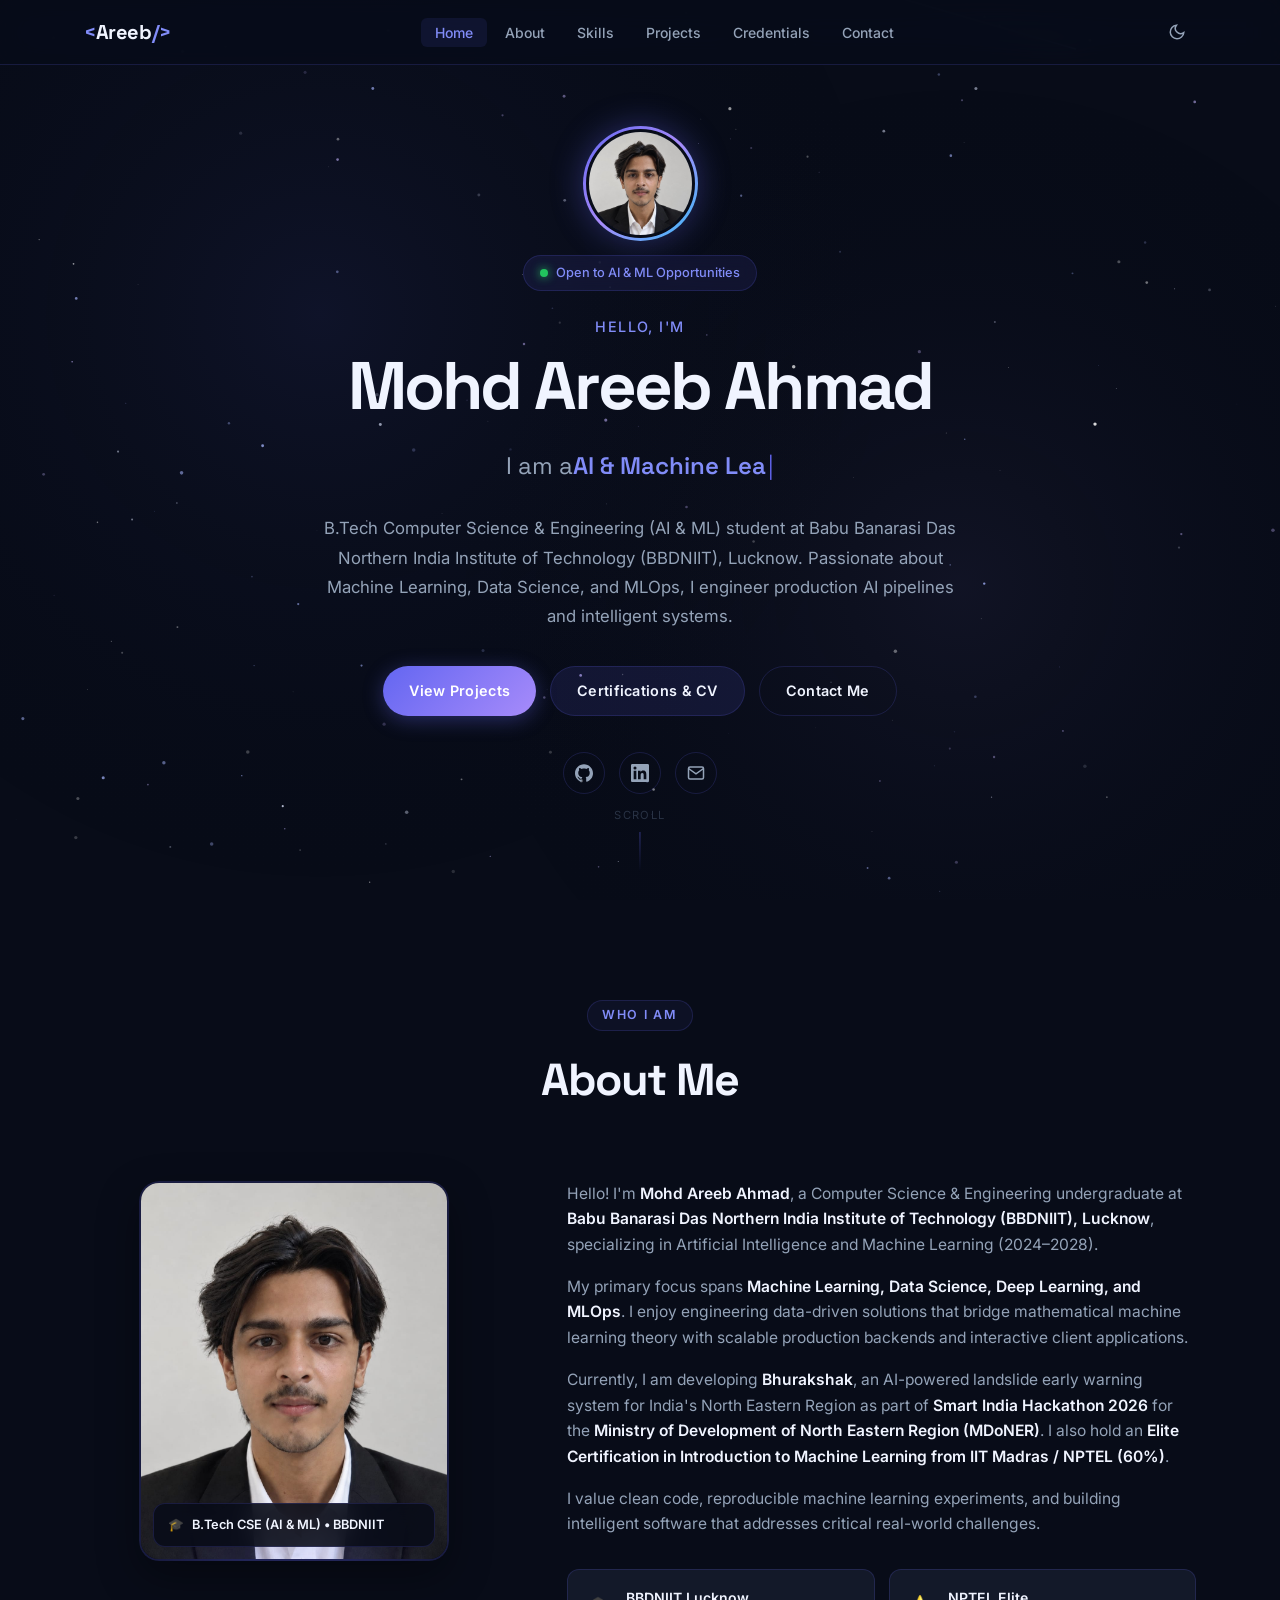
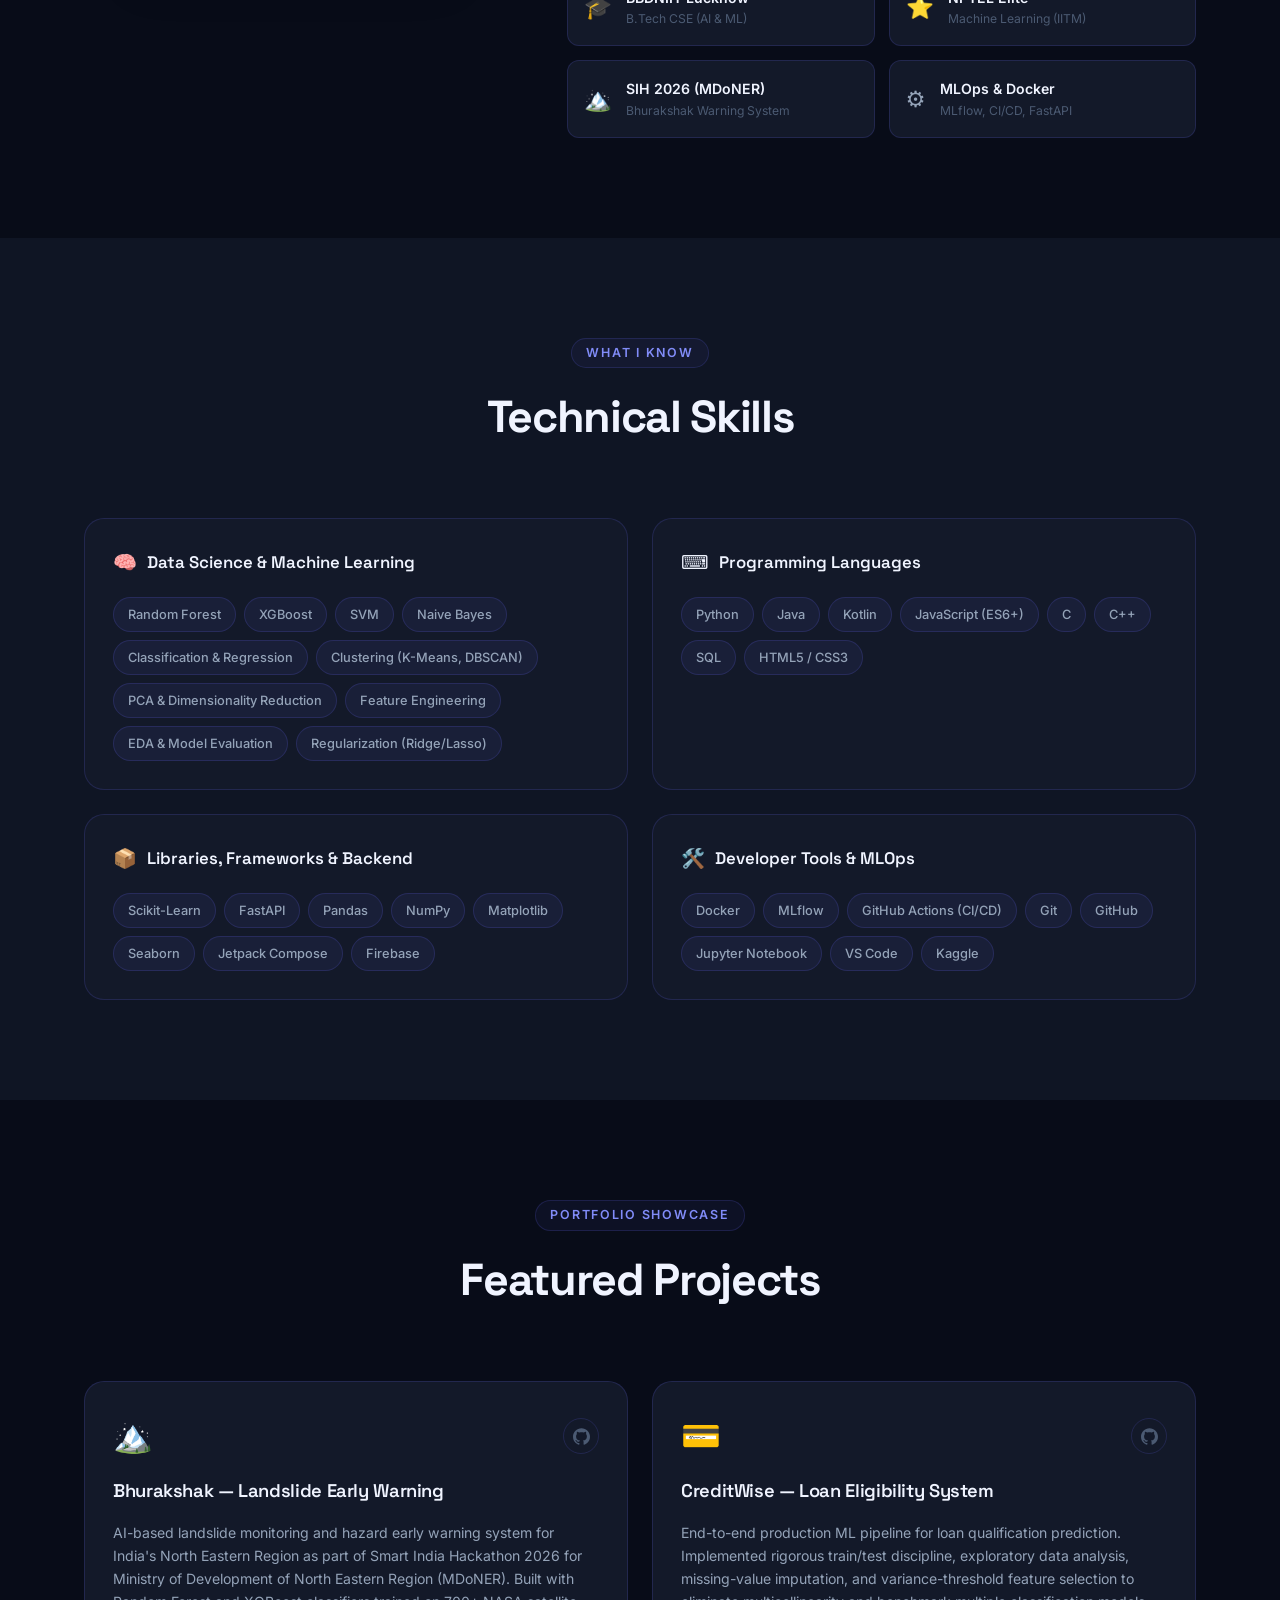
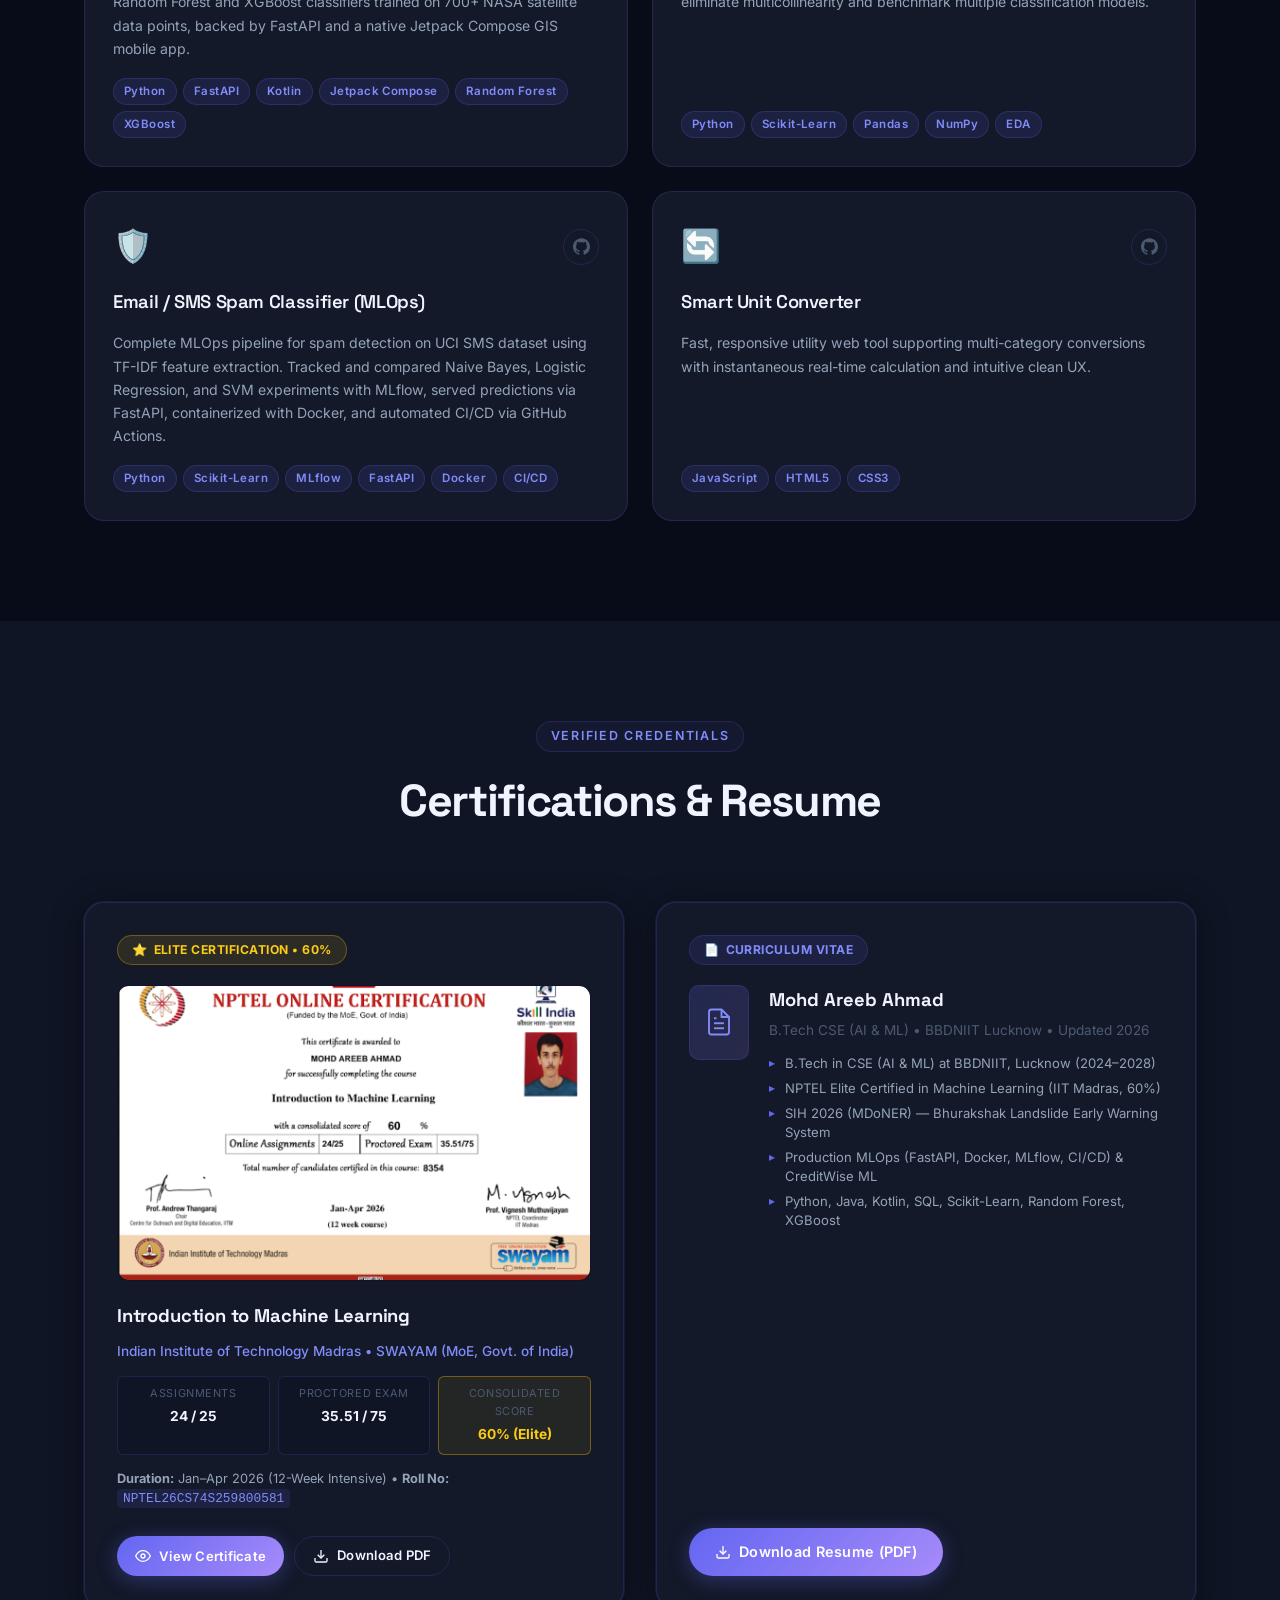
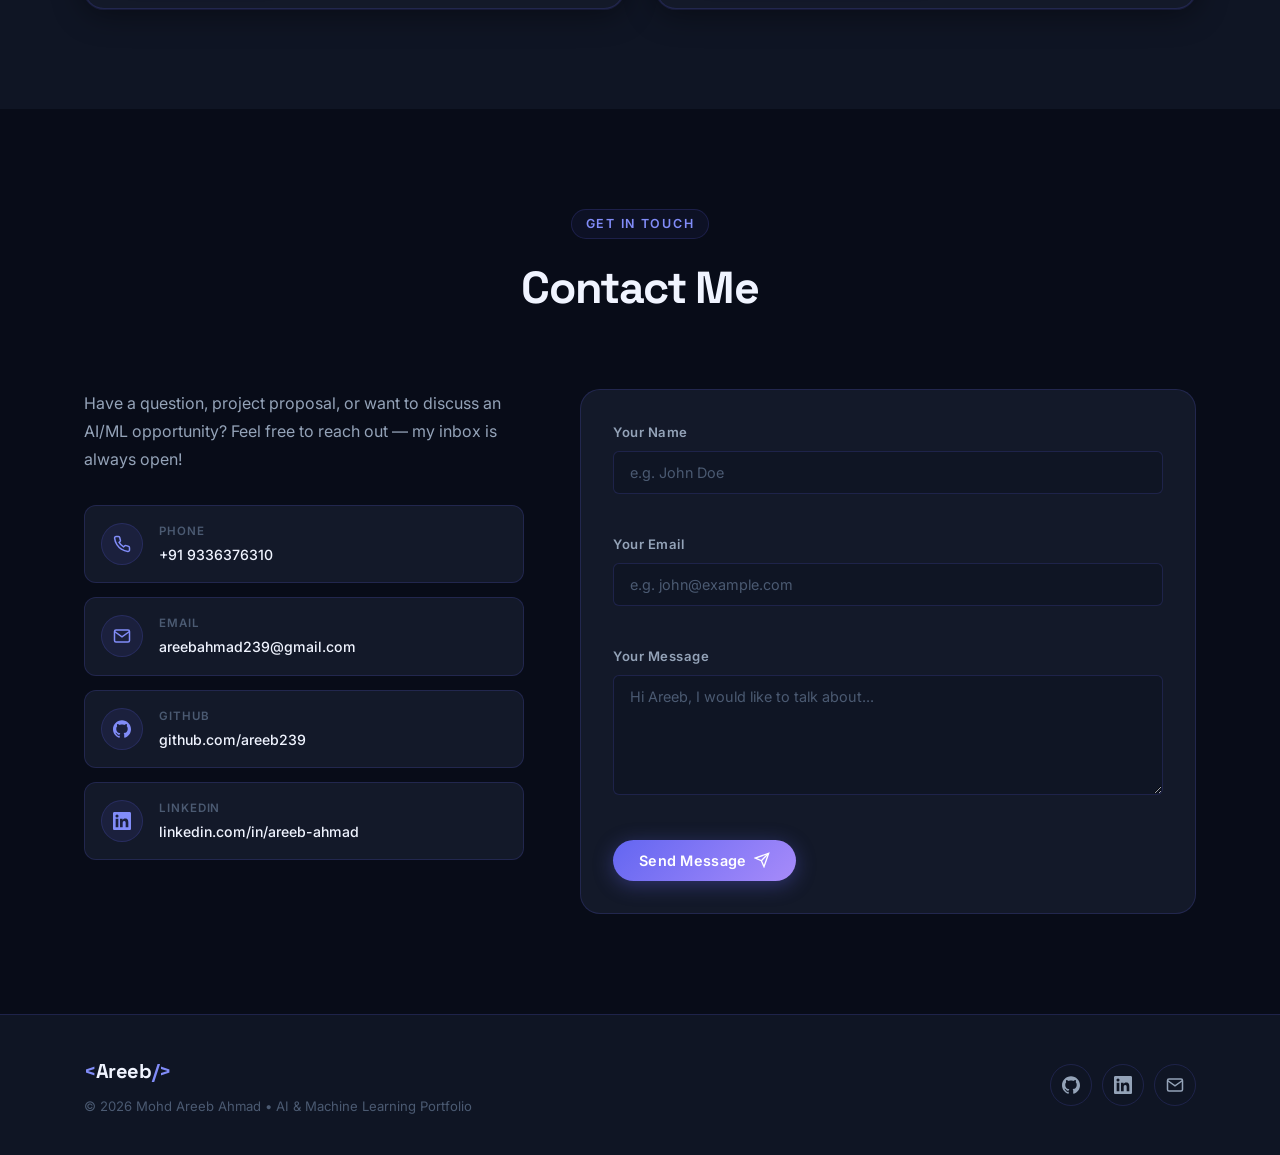
==== commit 5d192ef6: "Upgrade resume with ATS layout, NPTEL honors, and SIH 2026 Bhurakshak project; update portfolio with" ====
--- a/portfolio_areeb.html
+++ b/portfolio_areeb.html
@@ -4,7 +4,7 @@
   <meta charset="UTF-8" />
   <meta name="viewport" content="width=device-width, initial-scale=1.0" />
   <title>Mohd Areeb Ahmad — AI & ML Portfolio</title>
-  <meta name="description" content="Portfolio of Mohd Areeb Ahmad, B.Tech CSE (AI) student passionate about Machine Learning, Data Science, and AI.">
+  <meta name="description" content="Portfolio of Mohd Areeb Ahmad, B.Tech CSE (AI & ML) student at BBDNIIT Lucknow. Specializing in Machine Learning, MLOps, Data Science, and AI.">
   <link rel="preconnect" href="https://fonts.googleapis.com">
   <link rel="preconnect" href="https://fonts.gstatic.com" crossorigin>
   <link href="https://fonts.googleapis.com/css2?family=Space+Grotesk:wght@300;400;500;600;700&family=Inter:wght@300;400;500;600;700&display=swap" rel="stylesheet">
@@ -1387,7 +1387,7 @@
         <span class="typing-cursor">|</span>
       </div>
       <p class="hero-desc reveal">
-        Third-year B.Tech student specializing in Computer Science and Engineering with Artificial Intelligence. Passionate about Machine Learning, Data Science, and Computer Vision, I build intelligent systems and solve real-world problems through data-driven technology.
+        B.Tech Computer Science & Engineering (AI & ML) student at Babu Banarasi Das Northern India Institute of Technology (BBDNIIT), Lucknow. Passionate about Machine Learning, Data Science, and MLOps, I engineer production AI pipelines and intelligent systems.
       </p>
       <div class="hero-btns reveal">
         <a href="#projects" class="btn btn-primary">View Projects</a>
@@ -1428,22 +1428,22 @@
               <span>Mohd Areeb Ahmad</span>
             </div>
             <div class="about-img-badge">
-              <span class="badge-icon">🎓</span> 3rd Year B.Tech CSE (AI)
+              <span class="badge-icon">🎓</span> B.Tech CSE (AI & ML) &bull; BBDNIIT
             </div>
             <div class="img-glow"></div>
           </div>
         </div>
         <div class="about-content reveal">
-          <p>Hello! I'm <strong>Mohd Areeb Ahmad</strong>, a passionate Computer Science & Engineering undergraduate specializing in Artificial Intelligence.</p>
-          <p>My core focus areas are <strong>Machine Learning, Data Science, Deep Learning, and Computer Vision</strong>. I love translating theoretical mathematical models and machine learning pipelines into dependable, real-world applications.</p>
-          <p>Recently certified with an <strong>Elite score in Introduction to Machine Learning by IIT Madras / NPTEL</strong>, I am actively building projects spanning geospatial hazard detection, regression modeling, and responsive modern applications.</p>
-          <p>I believe in continuous learning, clean engineering practices, and engineering AI-driven solutions that create genuine value.</p>
+          <p>Hello! I'm <strong>Mohd Areeb Ahmad</strong>, a Computer Science & Engineering undergraduate at <strong>Babu Banarasi Das Northern India Institute of Technology (BBDNIIT), Lucknow</strong>, specializing in Artificial Intelligence and Machine Learning (2024–2028).</p>
+          <p>My primary focus spans <strong>Machine Learning, Data Science, Deep Learning, and MLOps</strong>. I enjoy engineering data-driven solutions that bridge mathematical machine learning theory with scalable production backends and interactive client applications.</p>
+          <p>Currently, I am developing <strong>Bhurakshak</strong>, an AI-powered landslide early warning system for India's North Eastern Region as part of <strong>Smart India Hackathon 2026</strong> for the <strong>Ministry of Development of North Eastern Region (MDoNER)</strong>. I also hold an <strong>Elite Certification in Introduction to Machine Learning from IIT Madras / NPTEL (60%)</strong>.</p>
+          <p>I value clean code, reproducible machine learning experiments, and building intelligent software that addresses critical real-world challenges.</p>
           <div class="about-stats">
             <div class="stat-card reveal">
               <span class="stat-icon">🎓</span>
               <div>
-                <span class="stat-title">B.Tech CSE (AI)</span>
-                <span class="stat-label">3rd Year Student</span>
+                <span class="stat-title">BBDNIIT Lucknow</span>
+                <span class="stat-label">B.Tech CSE (AI & ML)</span>
               </div>
             </div>
             <div class="stat-card reveal">
@@ -1454,17 +1454,17 @@
               </div>
             </div>
             <div class="stat-card reveal">
-              <span class="stat-icon">🚀</span>
+              <span class="stat-icon">🏔️</span>
               <div>
-                <span class="stat-title">SIH Participant</span>
-                <span class="stat-label">Smart India Hackathon</span>
+                <span class="stat-title">SIH 2026 (MDoNER)</span>
+                <span class="stat-label">Bhurakshak Warning System</span>
               </div>
             </div>
             <div class="stat-card reveal">
-              <span class="stat-icon">💡</span>
+              <span class="stat-icon">⚙️</span>
               <div>
-                <span class="stat-title">Applied Projects</span>
-                <span class="stat-label">ML, Data & Mobile</span>
+                <span class="stat-title">MLOps & Docker</span>
+                <span class="stat-label">MLflow, CI/CD, FastAPI</span>
               </div>
             </div>
           </div>
@@ -1484,43 +1484,49 @@
 
         <div class="skill-category reveal">
           <h3 class="skill-cat-title">
+            <span class="skill-cat-icon">🧠</span> Data Science & Machine Learning
+          </h3>
+          <div class="skill-tags">
+            <span class="skill-tag">Random Forest</span>
+            <span class="skill-tag">XGBoost</span>
+            <span class="skill-tag">SVM</span>
+            <span class="skill-tag">Naive Bayes</span>
+            <span class="skill-tag">Classification & Regression</span>
+            <span class="skill-tag">Clustering (K-Means, DBSCAN)</span>
+            <span class="skill-tag">PCA & Dimensionality Reduction</span>
+            <span class="skill-tag">Feature Engineering</span>
+            <span class="skill-tag">EDA & Model Evaluation</span>
+            <span class="skill-tag">Regularization (Ridge/Lasso)</span>
+          </div>
+        </div>
+
+        <div class="skill-category reveal">
+          <h3 class="skill-cat-title">
             <span class="skill-cat-icon">⌨️</span> Programming Languages
           </h3>
           <div class="skill-tags">
             <span class="skill-tag">Python</span>
             <span class="skill-tag">Java</span>
+            <span class="skill-tag">Kotlin</span>
+            <span class="skill-tag">JavaScript (ES6+)</span>
+            <span class="skill-tag">C</span>
             <span class="skill-tag">C++</span>
             <span class="skill-tag">SQL</span>
-            <span class="skill-tag">JavaScript</span>
-            <span class="skill-tag">Kotlin</span>
+            <span class="skill-tag">HTML5 / CSS3</span>
           </div>
         </div>
 
         <div class="skill-category reveal">
           <h3 class="skill-cat-title">
-            <span class="skill-cat-icon">🧠</span> Machine Learning & Data Science
+            <span class="skill-cat-icon">📦</span> Libraries, Frameworks & Backend
           </h3>
           <div class="skill-tags">
             <span class="skill-tag">Scikit-Learn</span>
+            <span class="skill-tag">FastAPI</span>
             <span class="skill-tag">Pandas</span>
             <span class="skill-tag">NumPy</span>
             <span class="skill-tag">Matplotlib</span>
-            <span class="skill-tag">Data Visualization</span>
-            <span class="skill-tag">Data Preprocessing</span>
-            <span class="skill-tag">Feature Engineering</span>
-            <span class="skill-tag">Regression & Classification</span>
-          </div>
-        </div>
-
-        <div class="skill-category reveal">
-          <h3 class="skill-cat-title">
-            <span class="skill-cat-icon">🌐</span> Web & Mobile Development
-          </h3>
-          <div class="skill-tags">
-            <span class="skill-tag">HTML5</span>
-            <span class="skill-tag">CSS3</span>
-            <span class="skill-tag">JavaScript (ES6+)</span>
-            <span class="skill-tag">Android Studio</span>
+            <span class="skill-tag">Seaborn</span>
             <span class="skill-tag">Jetpack Compose</span>
             <span class="skill-tag">Firebase</span>
           </div>
@@ -1528,14 +1534,17 @@
 
         <div class="skill-category reveal">
           <h3 class="skill-cat-title">
-            <span class="skill-cat-icon">🛠️</span> Tools & Platforms
+            <span class="skill-cat-icon">🛠️</span> Developer Tools & MLOps
           </h3>
           <div class="skill-tags">
+            <span class="skill-tag">Docker</span>
+            <span class="skill-tag">MLflow</span>
+            <span class="skill-tag">GitHub Actions (CI/CD)</span>
             <span class="skill-tag">Git</span>
             <span class="skill-tag">GitHub</span>
             <span class="skill-tag">Jupyter Notebook</span>
-            <span class="skill-tag">Google Colab</span>
             <span class="skill-tag">VS Code</span>
+            <span class="skill-tag">Kaggle</span>
           </div>
         </div>
 
@@ -1552,7 +1561,7 @@
       </div>
       <div class="projects-grid">
 
-        <!-- Project 1: Landslide -->
+        <!-- Project 1: Bhurakshak Landslide Early Warning -->
         <article class="project-card reveal">
           <div class="project-card-header">
             <div class="project-icon">🏔️</div>
@@ -1562,52 +1571,58 @@
               </a>
             </div>
           </div>
-          <h3 class="project-title">Landslide Hazard Prediction</h3>
-          <p class="project-desc">Predictive machine learning system analyzing geo-environmental and spatial indicators to assess and classify landslide hazards.</p>
+          <h3 class="project-title">Bhurakshak — Landslide Early Warning</h3>
+          <p class="project-desc">AI-based landslide monitoring and hazard early warning system for India's North Eastern Region as part of Smart India Hackathon 2026 for Ministry of Development of North Eastern Region (MDoNER). Built with Random Forest and XGBoost classifiers trained on 700+ NASA satellite data points, backed by FastAPI and a native Jetpack Compose GIS mobile app.</p>
           <div class="project-tech">
             <span class="tech-tag">Python</span>
-            <span class="tech-tag">Scikit-Learn</span>
-            <span class="tech-tag">Pandas</span>
-            <span class="tech-tag">NumPy</span>
+            <span class="tech-tag">FastAPI</span>
+            <span class="tech-tag">Kotlin</span>
+            <span class="tech-tag">Jetpack Compose</span>
+            <span class="tech-tag">Random Forest</span>
+            <span class="tech-tag">XGBoost</span>
           </div>
         </article>
 
-        <!-- Project 2: House Price -->
+        <!-- Project 2: CreditWise Loan Eligibility -->
         <article class="project-card reveal">
           <div class="project-card-header">
-            <div class="project-icon">🏠</div>
+            <div class="project-icon">💳</div>
             <div class="project-links">
               <a href="https://github.com/areeb239" target="_blank" rel="noopener noreferrer" class="project-link" aria-label="GitHub Repository">
                 <svg xmlns="http://www.w3.org/2000/svg" viewBox="0 0 24 24" fill="currentColor"><path d="M12 .297c-6.63 0-12 5.373-12 12 0 5.303 3.438 9.8 8.205 11.385.6.113.82-.258.82-.577 0-.285-.01-1.04-.015-2.04-3.338.724-4.042-1.61-4.042-1.61C4.422 18.07 3.633 17.7 3.633 17.7c-1.087-.744.084-.729.084-.729 1.205.084 1.838 1.236 1.838 1.236 1.07 1.835 2.809 1.305 3.495.998.108-.776.417-1.305.76-1.605-2.665-.3-5.466-1.332-5.466-5.93 0-1.31.465-2.38 1.235-3.22-.135-.303-.54-1.523.105-3.176 0 0 1.005-.322 3.3 1.23.96-.267 1.98-.399 3-.405 1.02.006 2.04.138 3 .405 2.28-1.552 3.285-1.23 3.285-1.23.645 1.653.24 2.873.12 3.176.765.84 1.23 1.91 1.23 3.22 0 4.61-2.805 5.625-5.475 5.92.42.36.81 1.096.81 2.22 0 1.606-.015 2.896-.015 3.286 0 .315.21.69.825.57C20.565 22.092 24 17.592 24 12.297c0-6.627-5.373-12-12-12"/></svg>
               </a>
             </div>
           </div>
-          <h3 class="project-title">House Price Prediction</h3>
-          <p class="project-desc">Machine learning regression pipeline predicting housing valuations using advanced feature engineering, outlier detection, and comparative evaluation.</p>
+          <h3 class="project-title">CreditWise — Loan Eligibility System</h3>
+          <p class="project-desc">End-to-end production ML pipeline for loan qualification prediction. Implemented rigorous train/test discipline, exploratory data analysis, missing-value imputation, and variance-threshold feature selection to eliminate multicollinearity and benchmark multiple classification models.</p>
           <div class="project-tech">
             <span class="tech-tag">Python</span>
             <span class="tech-tag">Scikit-Learn</span>
             <span class="tech-tag">Pandas</span>
             <span class="tech-tag">NumPy</span>
+            <span class="tech-tag">EDA</span>
           </div>
         </article>
 
-        <!-- Project 3: E-Commerce Android App -->
+        <!-- Project 3: Email / SMS Spam Classifier MLOps -->
         <article class="project-card reveal">
           <div class="project-card-header">
-            <div class="project-icon">🛒</div>
+            <div class="project-icon">🛡️</div>
             <div class="project-links">
               <a href="https://github.com/areeb239" target="_blank" rel="noopener noreferrer" class="project-link" aria-label="GitHub Repository">
                 <svg xmlns="http://www.w3.org/2000/svg" viewBox="0 0 24 24" fill="currentColor"><path d="M12 .297c-6.63 0-12 5.373-12 12 0 5.303 3.438 9.8 8.205 11.385.6.113.82-.258.82-.577 0-.285-.01-1.04-.015-2.04-3.338.724-4.042-1.61-4.042-1.61C4.422 18.07 3.633 17.7 3.633 17.7c-1.087-.744.084-.729.084-.729 1.205.084 1.838 1.236 1.838 1.236 1.07 1.835 2.809 1.305 3.495.998.108-.776.417-1.305.76-1.605-2.665-.3-5.466-1.332-5.466-5.93 0-1.31.465-2.38 1.235-3.22-.135-.303-.54-1.523.105-3.176 0 0 1.005-.322 3.3 1.23.96-.267 1.98-.399 3-.405 1.02.006 2.04.138 3 .405 2.28-1.552 3.285-1.23 3.285-1.23.645 1.653.24 2.873.12 3.176.765.84 1.23 1.91 1.23 3.22 0 4.61-2.805 5.625-5.475 5.92.42.36.81 1.096.81 2.22 0 1.606-.015 2.896-.015 3.286 0 .315.21.69.825.57C20.565 22.092 24 17.592 24 12.297c0-6.627-5.373-12-12-12"/></svg>
               </a>
             </div>
           </div>
-          <h3 class="project-title">E-Commerce Android App</h3>
-          <p class="project-desc">Native Android e-commerce application built with Jetpack Compose featuring dynamic product catalogs, real-time cart, and Firebase cloud authentication.</p>
+          <h3 class="project-title">Email / SMS Spam Classifier (MLOps)</h3>
+          <p class="project-desc">Complete MLOps pipeline for spam detection on UCI SMS dataset using TF-IDF feature extraction. Tracked and compared Naive Bayes, Logistic Regression, and SVM experiments with MLflow, served predictions via FastAPI, containerized with Docker, and automated CI/CD via GitHub Actions.</p>
           <div class="project-tech">
-            <span class="tech-tag">Kotlin</span>
-            <span class="tech-tag">Jetpack Compose</span>
-            <span class="tech-tag">Firebase</span>
+            <span class="tech-tag">Python</span>
+            <span class="tech-tag">Scikit-Learn</span>
+            <span class="tech-tag">MLflow</span>
+            <span class="tech-tag">FastAPI</span>
+            <span class="tech-tag">Docker</span>
+            <span class="tech-tag">CI/CD</span>
           </div>
         </article>
 
@@ -1622,7 +1637,7 @@
             </div>
           </div>
           <h3 class="project-title">Smart Unit Converter</h3>
-          <p class="project-desc">Fast, responsive utility web tool supporting multi-category conversions with instantaneous real-time calculation and clean UX.</p>
+          <p class="project-desc">Fast, responsive utility web tool supporting multi-category conversions with instantaneous real-time calculation and intuitive clean UX.</p>
           <div class="project-tech">
             <span class="tech-tag">JavaScript</span>
             <span class="tech-tag">HTML5</span>
@@ -1646,7 +1661,7 @@
         <!-- NPTEL Elite Certification Card -->
         <div class="credential-card cert-card">
           <div class="credential-badge cert-badge">
-            <span class="badge-star">⭐</span> Elite Certification · 60%
+            <span class="badge-star">⭐</span> Elite Certification &bull; 60%
           </div>
 
           <div class="cert-img-wrap" id="certThumbWrap" role="button" tabindex="0" aria-label="Enlarge NPTEL Machine Learning Certificate">
@@ -1659,7 +1674,7 @@
 
           <div class="cert-info">
             <h3 class="cert-title">Introduction to Machine Learning</h3>
-            <p class="cert-issuer">Indian Institute of Technology Madras · SWAYAM (MoE, Govt. of India)</p>
+            <p class="cert-issuer">Indian Institute of Technology Madras &bull; SWAYAM (MoE, Govt. of India)</p>
 
             <div class="cert-score-grid">
               <div class="score-pill">
@@ -1705,13 +1720,13 @@
             </div>
             <div class="resume-info">
               <h3>Mohd Areeb Ahmad</h3>
-              <p class="resume-sub">B.Tech CSE (Artificial Intelligence) — Updated 2026</p>
+              <p class="resume-sub">B.Tech CSE (AI & ML) &bull; BBDNIIT Lucknow &bull; Updated 2026</p>
               <ul class="resume-highlights">
-                <li>Specialization in Artificial Intelligence & Machine Learning</li>
-                <li>NPTEL Elite Certified in Introduction to Machine Learning (IIT Madras)</li>
-                <li>Hands-on with Python, Scikit-Learn, Pandas, NumPy & SQL</li>
-                <li>Android App Developer (Kotlin, Jetpack Compose, Firebase)</li>
-                <li>Smart India Hackathon (SIH) Participant</li>
+                <li>B.Tech in CSE (AI & ML) at BBDNIIT, Lucknow (2024–2028)</li>
+                <li>NPTEL Elite Certified in Machine Learning (IIT Madras, 60%)</li>
+                <li>SIH 2026 (MDoNER) — Bhurakshak Landslide Early Warning System</li>
+                <li>Production MLOps (FastAPI, Docker, MLflow, CI/CD) & CreditWise ML</li>
+                <li>Python, Java, Kotlin, SQL, Scikit-Learn, Random Forest, XGBoost</li>
               </ul>
             </div>
           </div>
@@ -1739,6 +1754,15 @@
         <div class="contact-info reveal">
           <p class="contact-intro">Have a question, project proposal, or want to discuss an AI/ML opportunity? Feel free to reach out — my inbox is always open!</p>
           <div class="contact-items">
+            <a href="tel:+919336376310" class="contact-item">
+              <div class="contact-item-icon">
+                <svg xmlns="http://www.w3.org/2000/svg" viewBox="0 0 24 24" fill="none" stroke="currentColor" stroke-width="2"><path d="M22 16.92v3a2 2 0 0 1-2.18 2 19.79 19.79 0 0 1-8.63-3.07 19.5 19.5 0 0 1-6-6 19.79 19.79 0 0 1-3.07-8.67A2 2 0 0 1 4.11 2h3a2 2 0 0 1 2 1.72 12.84 12.84 0 0 0 .7 2.81 2 2 0 0 1-.45 2.11L8.09 9.91a16 16 0 0 0 6 6l1.27-1.27a2 2 0 0 1 2.11-.45 12.84 12.84 0 0 0 2.81.7A2 2 0 0 1 22 16.92z"/></svg>
+              </div>
+              <div>
+                <span class="contact-item-label">Phone</span>
+                <span class="contact-item-value">+91 9336376310</span>
+              </div>
+            </a>
             <a href="mailto:areebahmad239@gmail.com" class="contact-item">
               <div class="contact-item-icon">
                 <svg xmlns="http://www.w3.org/2000/svg" viewBox="0 0 24 24" fill="none" stroke="currentColor" stroke-width="2"><path d="M4 4h16c1.1 0 2 .9 2 2v12c0 1.1-.9 2-2 2H4c-1.1 0-2-.9-2-2V6c0-1.1.9-2 2-2z"/><polyline points="22,6 12,13 2,6"/></svg>
